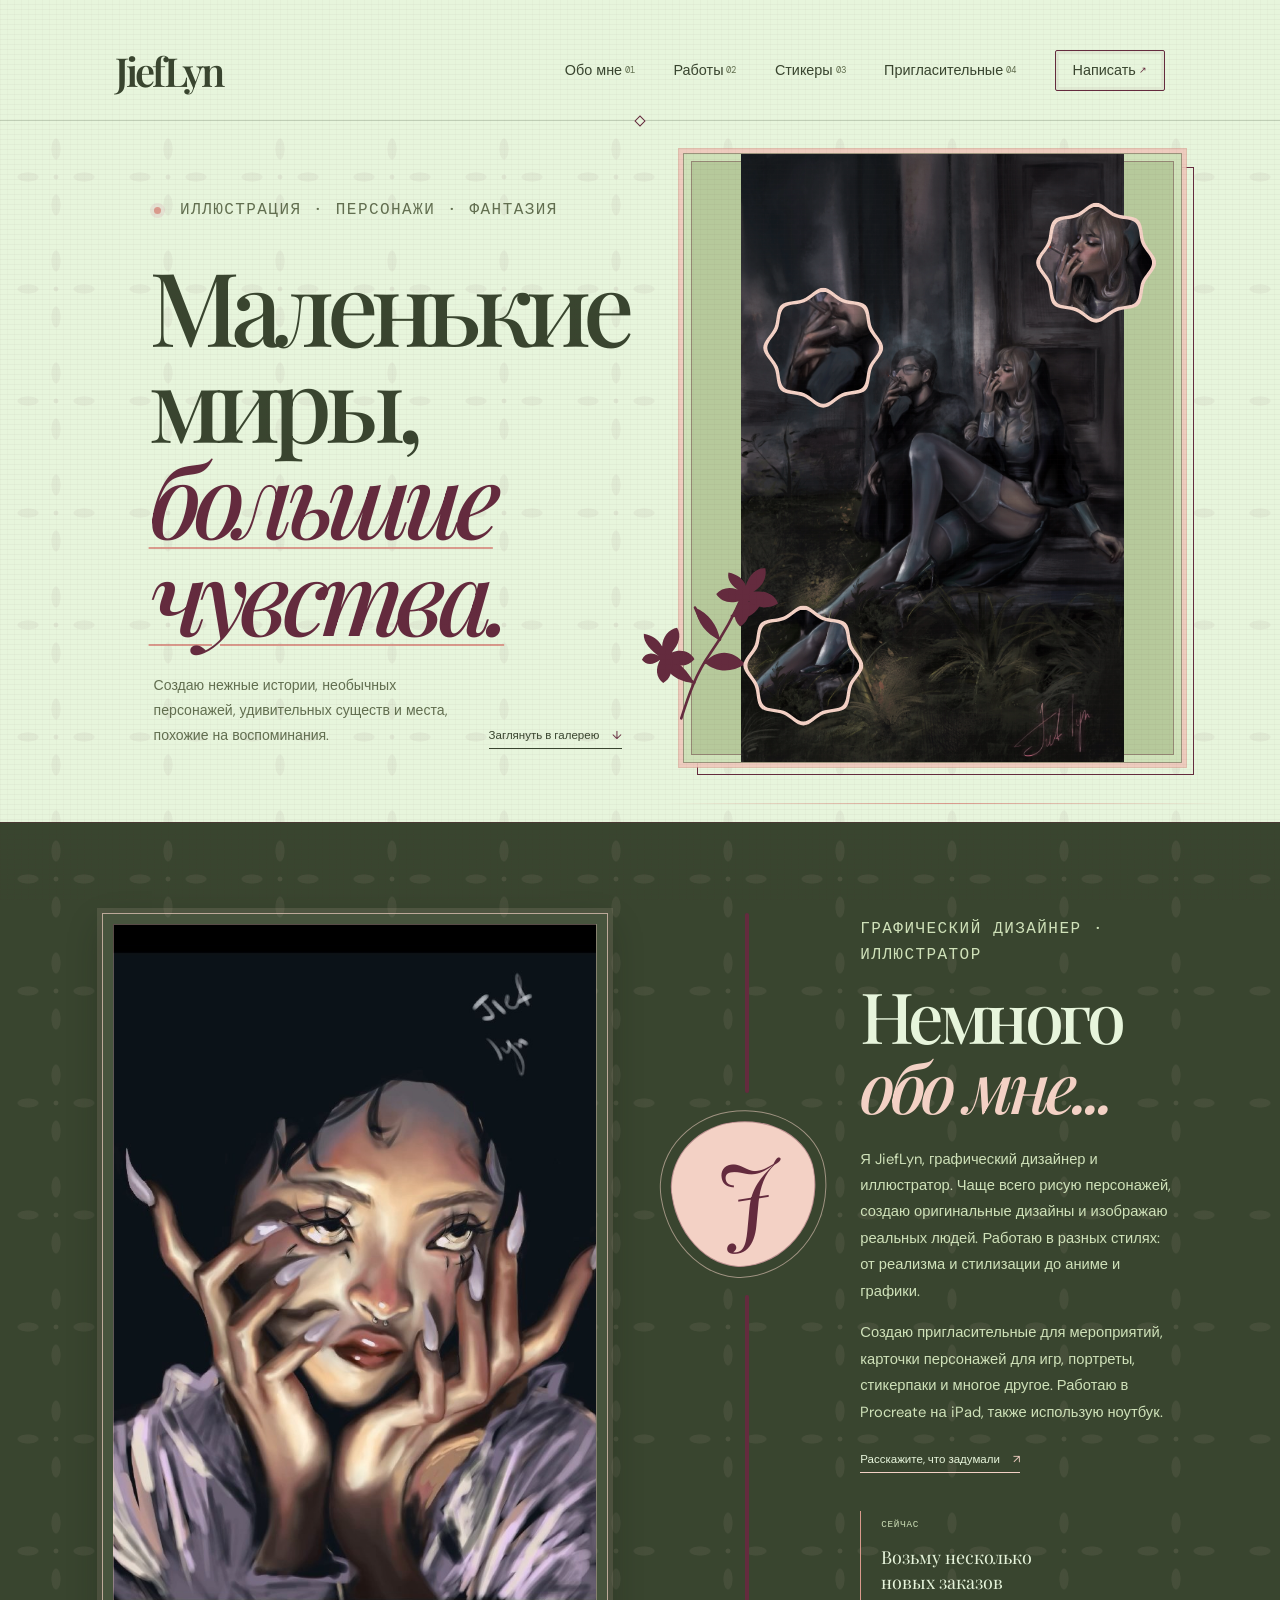
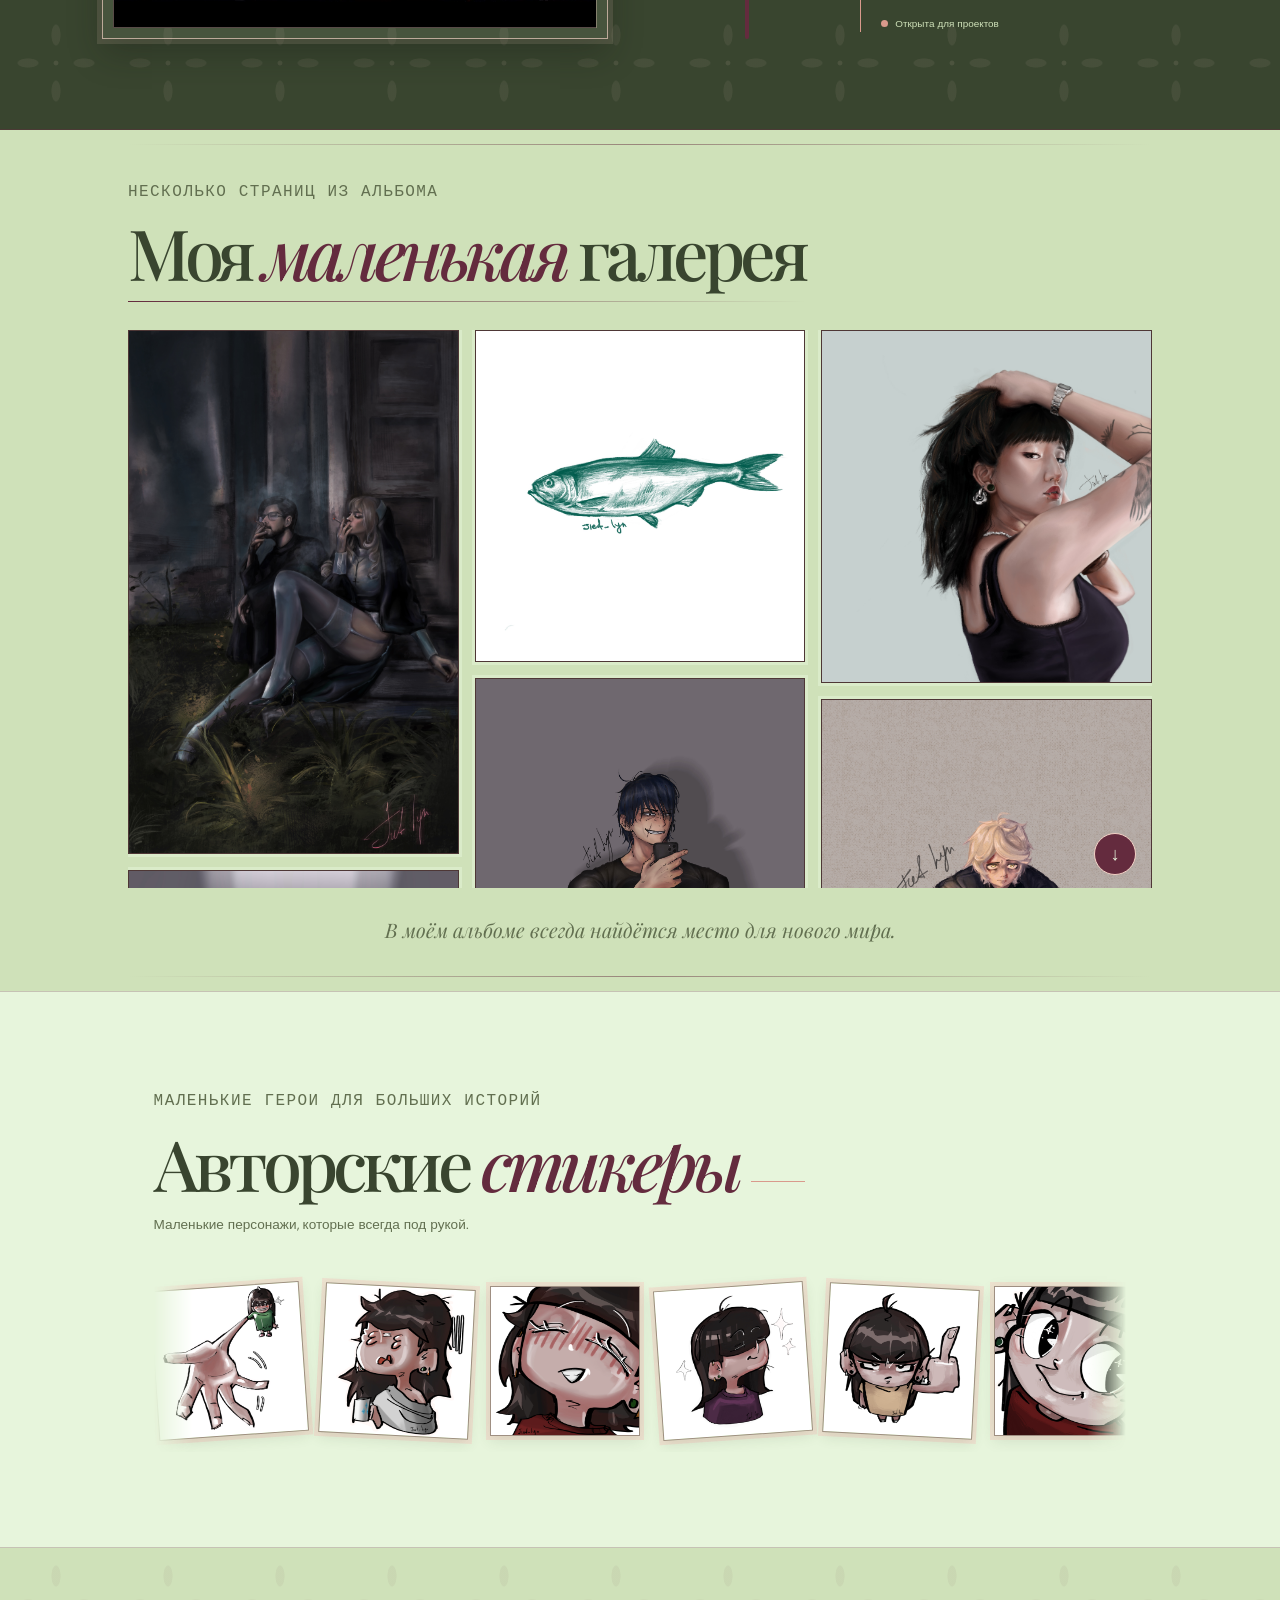
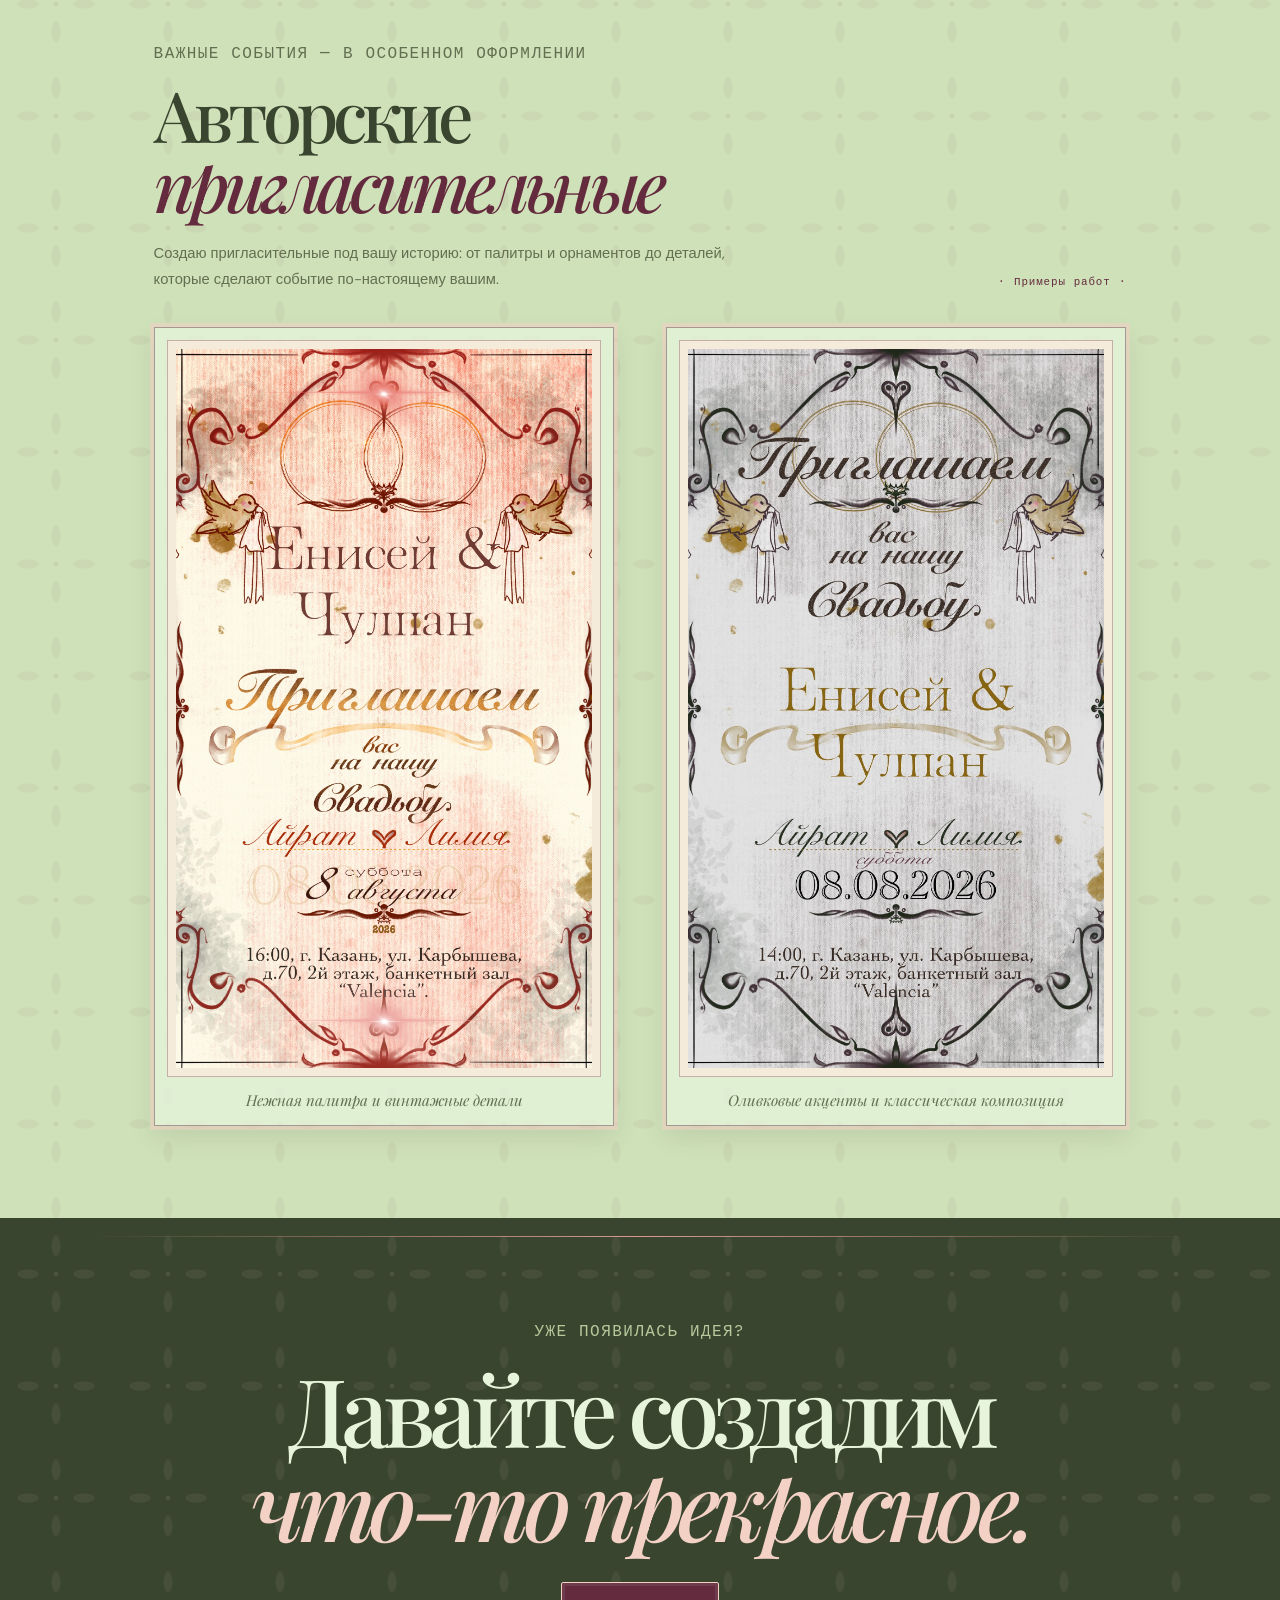
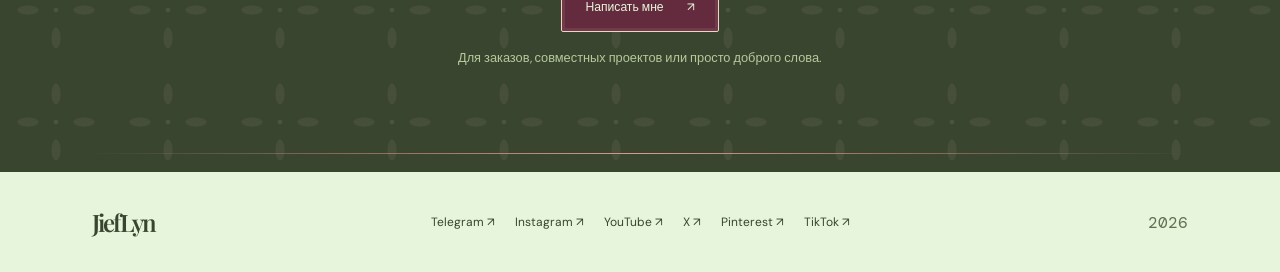
==== index.html @ 97145ac9 "Publish JiefLyn portfolio Co-authored-by: Copilot <223556219+Copilot@users.noreply.github.com>" ====
<!DOCTYPE html>
<html lang="ru">
<head>
  <meta charset="UTF-8">
  <meta name="viewport" content="width=device-width, initial-scale=1, viewport-fit=cover">
  <meta name="theme-color" content="#E7F5DC">
  <title>JiefLyn — художница и иллюстратор</title>
  <meta name="description" content="Иллюстрации и придуманные миры JiefLyn. Избранные работы, авторские персонажи и заказы.">

  <link rel="preconnect" href="https://fonts.googleapis.com">
  <link rel="preconnect" href="https://fonts.gstatic.com" crossorigin>
  <link href="https://fonts.googleapis.com/css2?family=DM+Mono:wght@400;500&family=DM+Sans:wght@400;500;600;700&family=Playfair+Display:ital,wght@0,500;0,600;0,700;1,500;1,600&display=swap&subset=cyrillic,latin" rel="stylesheet">
  <link rel="stylesheet" href="css/styles.css">
</head>
<body>
  <svg aria-hidden="true" width="0" height="0" focusable="false">
    <defs>
      <clipPath id="hero-flower-shape" clipPathUnits="objectBoundingBox">
        <path d="M 0.5000 0.0000 C 0.5561 0.0000, 0.6095 0.0691, 0.6684 0.0935 C 0.7273 0.1179, 0.8139 0.1068, 0.8536 0.1464 C 0.8932 0.1861, 0.8821 0.2727, 0.9065 0.3316 C 0.9309 0.3905, 1.0000 0.4439, 1.0000 0.5000 C 1.0000 0.5561, 0.9309 0.6095, 0.9065 0.6684 C 0.8821 0.7273, 0.8932 0.8139, 0.8536 0.8536 C 0.8139 0.8932, 0.7273 0.8821, 0.6684 0.9065 C 0.6095 0.9309, 0.5561 1.0000, 0.5000 1.0000 C 0.4439 1.0000, 0.3905 0.9309, 0.3316 0.9065 C 0.2727 0.8821, 0.1861 0.8932, 0.1464 0.8536 C 0.1068 0.8139, 0.1179 0.7273, 0.0935 0.6684 C 0.0691 0.6095, 0.0000 0.5561, 0.0000 0.5000 C 0.0000 0.4439, 0.0691 0.3905, 0.0935 0.3316 C 0.1179 0.2727, 0.1068 0.1861, 0.1464 0.1464 C 0.1861 0.1068, 0.2727 0.1179, 0.3316 0.0935 C 0.3905 0.0691, 0.4439 0.0000, 0.5000 0.0000 Z" />
      </clipPath>
    </defs>
  </svg>
  <header class="site-header">
    <a class="wordmark" href="#" aria-label="На главную — JiefLyn">JiefLyn</a>
    <nav class="main-nav" aria-label="Главная навигация">
      <a href="#about">Обо мне <span>01</span></a>
      <a href="#work">Работы <span>02</span></a>
      <a href="#stickers">Стикеры <span>03</span></a>
      <a href="#invitations">Пригласительные <span>04</span></a>
      <a class="nav-contact" href="#contact">Написать <span aria-hidden="true">↗</span></a>
    </nav>
  </header>

  <main>
    <section class="hero" aria-labelledby="hero-title">
      <div class="hero-copy">
        <p class="eyebrow"><span class="eyebrow-dot"></span> Иллюстрация · Персонажи · Фантазия</p>
        <h1 id="hero-title">Маленькие миры,<br><em>большие чувства.</em></h1>
        <div class="hero-bottom">
          <p class="hero-description">Создаю нежные истории, необычных персонажей, удивительных существ и места, похожие на воспоминания.</p>
          <a class="text-link" href="#work">Заглянуть в галерею <span aria-hidden="true">↓</span></a>
        </div>
      </div>

      <div class="hero-art">
        <div class="art-frame">
          <button class="image-open hero-image-open" type="button" aria-label="Увеличить иллюстрацию с двумя персонажами">
            <img src="images/32.jpg" alt="Иллюстрация 32" fetchpriority="high">
            <span class="hero-detail-lens hero-detail-lens--man" aria-hidden="true"></span>
            <span class="hero-detail-lens hero-detail-lens--face" aria-hidden="true"></span>
            <span class="hero-detail-lens hero-detail-lens--shoes" aria-hidden="true"></span>
          </button>
          <span class="art-sticker">
            <svg class="art-sticker-flower" viewBox="0 0 140 140" aria-hidden="true" focusable="false">
              <g fill="none" stroke="currentColor" stroke-linecap="round" stroke-linejoin="round" stroke-width="2.5">
                <path d="M27 130C38 109 48 91 64 75 78 61 91 46 106 23" />
                <path d="M45 99C34 91 24 82 17 69M58 82C72 80 84 82 95 90M76 63C65 52 60 41 58 29M91 43C102 45 112 42 120 36" />
              </g>
              <g fill="currentColor">
                <path d="M17 69C27 70 38 79 45 99 30 96 20 85 17 69ZM58 82C70 72 86 73 95 90 81 96 67 93 58 82ZM58 29C70 37 76 49 76 63 64 56 58 44 58 29ZM91 43C98 31 109 30 120 36 113 46 102 50 91 43Z" />
                <path d="M106 23C96 17 92 8 95 2 103 5 108 11 109 17 114 7 122 2 130 4 130 13 125 20 115 24 127 24 135 31 136 39 126 43 116 40 109 32 110 43 105 51 97 54 91 46 93 37 101 30 92 32 83 28 80 20 87 14 97 15 106 23Z" />
                <path d="M17 69C10 62 4 53 6 45 14 48 19 53 21 60 23 51 30 45 38 45 41 53 37 61 29 67 39 65 47 70 49 77 42 83 33 82 26 76 27 85 23 92 16 94 10 88 11 79 17 72 10 76 3 75 0 69 4 63 11 63 17 69Z" />
              </g>
            </svg>
          </span>
        </div>
      </div>
    </section>

    <section class="about-section" id="about" aria-labelledby="about-title">
      <div class="about-speedpaint">
        <div class="speedpaint-preview">
          <video src="images/speedpaint.mp4" poster="images/speedpaint-poster.jpg" muted autoplay loop playsinline preload="metadata" aria-hidden="true"></video>
        </div>
      </div>
      <div class="about-details">
        <div class="about-mark" aria-hidden="true">J</div>
        <div class="about-copy">
          <p class="eyebrow">Графический дизайнер · иллюстратор</p>
          <h2 id="about-title">Немного<br><em>обо мне...</em></h2>
          <p>Я JiefLyn, графический дизайнер и иллюстратор. Чаще всего рисую персонажей, создаю оригинальные дизайны и изображаю реальных людей. Работаю в разных стилях: от реализма и стилизации до аниме и графики.</p>
          <p>Создаю пригласительные для мероприятий, карточки персонажей для игр, портреты, стикерпаки и многое другое. Работаю в Procreate на iPad, также использую ноутбук.</p>
          <a class="text-link" href="#contact">Расскажите, что задумали <span aria-hidden="true">↗</span></a>
        </div>
        <div class="about-aside"><span>Сейчас</span><p>Возьму несколько<br>новых заказов</p><span class="availability"><i></i> Открыта для проектов</span></div>
      </div>
    </section>

    <section class="work-section" id="work" aria-labelledby="work-title">
      <div class="section-heading">
        <div>
          <p class="eyebrow">Несколько страниц из альбома</p>
          <h2 id="work-title">Моя <em>маленькая</em> галерея</h2>
        </div>
      </div>

      <div class="gallery-pages" aria-label="Галерея работ">
        <div class="gallery-page is-active" aria-label="Галерея работ">
          <div class="gallery-scroll-area" tabindex="0" aria-label="Прокручиваемая сетка работ">
            <div class="gallery-grid">
              <figure class="gallery-card">
                <button class="image-open gallery-image" type="button" aria-label="Увеличить изображение: 32">
                  <img src="images/32.jpg" alt="Иллюстрация 32" width="3988" height="6336" loading="lazy">
                </button>
              </figure>
              <figure class="gallery-card">
                <button class="image-open gallery-image" type="button" aria-label="Увеличить изображение: 31">
                  <img src="images/31.JPG" alt="Иллюстрация 31" width="2246" height="2258" loading="lazy">
                </button>
              </figure>
              <figure class="gallery-card">
                <button class="image-open gallery-image" type="button" aria-label="Увеличить изображение: 30">
                  <img src="images/30.jpg" alt="Иллюстрация 30" width="3567" height="3805" loading="lazy">
                </button>
              </figure>
              <figure class="gallery-card">
                <button class="image-open gallery-image" type="button" aria-label="Увеличить изображение: 29">
                  <img src="images/29.jpg" alt="Иллюстрация 29" width="2526" height="3477" loading="lazy">
                </button>
              </figure>
              <figure class="gallery-card">
                <button class="image-open gallery-image" type="button" aria-label="Увеличить изображение: 28">
                  <img src="images/28.jpg" alt="Иллюстрация 28" width="2301" height="2983" loading="lazy">
                </button>
              </figure>
              <figure class="gallery-card">
                <button class="image-open gallery-image" type="button" aria-label="Увеличить изображение: 27">
                  <img src="images/27.jpg" alt="Иллюстрация 27" width="2708" height="3518" loading="lazy">
                </button>
              </figure>
              <figure class="gallery-card">
                <button class="image-open gallery-image" type="button" aria-label="Увеличить изображение: 26">
                  <img src="images/26.jpg" alt="Иллюстрация 26" width="2070" height="2728" loading="lazy">
                </button>
              </figure>
              <figure class="gallery-card">
                <button class="image-open gallery-image" type="button" aria-label="Увеличить изображение: 25">
                  <img src="images/25.jpg" alt="Иллюстрация 25" width="2308" height="2858" loading="lazy">
                </button>
              </figure>
              <figure class="gallery-card">
                <button class="image-open gallery-image" type="button" aria-label="Увеличить изображение: 24">
                  <img src="images/24.jpg" alt="Иллюстрация 24" width="2531" height="2719" loading="lazy">
                </button>
              </figure>
              <figure class="gallery-card">
                <button class="image-open gallery-image" type="button" aria-label="Увеличить изображение: 23">
                  <img src="images/23.jpg" alt="Иллюстрация 23" width="1640" height="2360" loading="lazy">
                </button>
              </figure>
              <figure class="gallery-card">
                <button class="image-open gallery-image" type="button" aria-label="Увеличить изображение: 22">
                  <img src="images/22.jpg" alt="Иллюстрация 22" width="3650" height="3071" loading="lazy">
                </button>
              </figure>
              <figure class="gallery-card">
                <button class="image-open gallery-image" type="button" aria-label="Увеличить изображение: 21">
                  <img src="images/21.JPG" alt="Иллюстрация 21" width="2360" height="1640" loading="lazy">
                </button>
              </figure>
              <figure class="gallery-card">
                <button class="image-open gallery-image" type="button" aria-label="Увеличить изображение: 20">
                  <img src="images/20.JPG" alt="Иллюстрация 20" width="2048" height="2112" loading="lazy">
                </button>
              </figure>
              <figure class="gallery-card">
                <button class="image-open gallery-image" type="button" aria-label="Увеличить изображение: 19">
                  <img src="images/19.JPG" alt="Иллюстрация 19" width="2048" height="2112" loading="lazy">
                </button>
              </figure>
              <figure class="gallery-card">
                <button class="image-open gallery-image" type="button" aria-label="Увеличить изображение: 18">
                  <img src="images/18.jpg" alt="Иллюстрация 18" width="3028" height="3068" loading="lazy">
                </button>
              </figure>
              <figure class="gallery-card">
                <button class="image-open gallery-image" type="button" aria-label="Увеличить изображение: 17">
                  <img src="images/17.jpg" alt="Иллюстрация 17" width="3067" height="4753" loading="lazy">
                </button>
              </figure>
              <figure class="gallery-card">
                <button class="image-open gallery-image" type="button" aria-label="Увеличить изображение: 16">
                  <img src="images/16.jpg" alt="Иллюстрация 16" width="3287" height="4230" loading="lazy">
                </button>
              </figure>
              <figure class="gallery-card">
                <button class="image-open gallery-image" type="button" aria-label="Увеличить изображение: 15">
                  <img src="images/15.jpg" alt="Иллюстрация 15" width="2048" height="2048" loading="lazy">
                </button>
              </figure>
              <figure class="gallery-card">
                <button class="image-open gallery-image" type="button" aria-label="Увеличить изображение: 14">
                  <img src="images/14.jpg" alt="Иллюстрация 14" width="2502" height="3580" loading="lazy">
                </button>
              </figure>
              <figure class="gallery-card">
                <button class="image-open gallery-image" type="button" aria-label="Увеличить изображение: 13">
                  <img src="images/13.jpg" alt="Иллюстрация 13" width="2349" height="2954" loading="lazy">
                </button>
              </figure>
              <figure class="gallery-card">
                <button class="image-open gallery-image" type="button" aria-label="Увеличить изображение: 12">
                  <img src="images/12.jpg" alt="Иллюстрация 12" width="2305" height="2305" loading="lazy">
                </button>
              </figure>
              <figure class="gallery-card">
                <button class="image-open gallery-image" type="button" aria-label="Увеличить изображение: 11">
                  <img src="images/11.jpg" alt="Иллюстрация 11" width="3163" height="3882" loading="lazy">
                </button>
              </figure>
              <figure class="gallery-card">
                <button class="image-open gallery-image" type="button" aria-label="Увеличить изображение: 10">
                  <img src="images/10.JPG" alt="Иллюстрация 10" width="1332" height="1920" loading="lazy">
                </button>
              </figure>
              <figure class="gallery-card">
                <button class="image-open gallery-image" type="button" aria-label="Увеличить изображение: 9">
                  <img src="images/9.JPG" alt="Иллюстрация 9" width="1820" height="1952" loading="lazy">
                </button>
              </figure>
              <figure class="gallery-card">
                <button class="image-open gallery-image" type="button" aria-label="Увеличить изображение: 8">
                  <img src="images/8.jpg" alt="Иллюстрация 8" width="1439" height="1817" loading="lazy">
                </button>
              </figure>
              <figure class="gallery-card">
                <button class="image-open gallery-image" type="button" aria-label="Увеличить изображение: 7">
                  <img src="images/7.jpg" alt="Иллюстрация 7" width="1200" height="1916" loading="lazy">
                </button>
              </figure>
              <figure class="gallery-card">
                <button class="image-open gallery-image" type="button" aria-label="Увеличить изображение: 6">
                  <img src="images/6.jpg" alt="Иллюстрация 6" width="1200" height="1916" loading="lazy">
                </button>
              </figure>
              <figure class="gallery-card">
                <button class="image-open gallery-image" type="button" aria-label="Увеличить изображение: 5">
                  <img src="images/5.jpg" alt="Иллюстрация 5" width="1256" height="1440" loading="lazy">
                </button>
              </figure>
              <figure class="gallery-card">
                <button class="image-open gallery-image" type="button" aria-label="Увеличить изображение: 4">
                  <img src="images/4.jpg" alt="Иллюстрация 4" width="1200" height="1928" loading="lazy">
                </button>
              </figure>
              <figure class="gallery-card">
                <button class="image-open gallery-image" type="button" aria-label="Увеличить изображение: 3">
                  <img src="images/3.jpg" alt="Иллюстрация 3" width="1080" height="1440" loading="lazy">
                </button>
              </figure>
              <figure class="gallery-card">
                <button class="image-open gallery-image" type="button" aria-label="Увеличить изображение: 2">
                  <img src="images/2.jpg" alt="Иллюстрация 2" width="1200" height="1928" loading="lazy">
                </button>
              </figure>
              <figure class="gallery-card">
                <button class="image-open gallery-image" type="button" aria-label="Увеличить изображение: 1">
                  <img src="images/1.jpg" alt="Иллюстрация 1" width="1200" height="1928" loading="lazy">
                </button>
              </figure>
</div>
          </div>
          <div class="gallery-scroll-controls">
            <button class="gallery-scroll-button gallery-scroll-up" type="button" aria-label="Прокрутить галерею вверх" hidden>↑</button>
            <button class="gallery-scroll-button gallery-scroll-down" type="button" aria-label="Прокрутить галерею вниз">↓</button>
          </div>
        </div>
      </div>
      <p class="gallery-footnote">В моём альбоме всегда найдётся место для нового мира.</p>
    </section>

    <section class="stickers-section" id="stickers" aria-labelledby="stickers-title">
      <div class="stickers-heading">
        <p class="eyebrow">Маленькие герои для больших историй</p>
        <h2 id="stickers-title">Авторские <em>стикеры</em></h2>
        <p>Маленькие персонажи, которые всегда под рукой.</p>
      </div>
      <div class="sticker-marquee" aria-label="Лента авторских стикеров">
        <div class="sticker-track">
          <div class="sticker-group">
            <button class="image-open sticker-image" type="button" aria-label="Увеличить стикер 0873">
              <img src="images/stikers/IMG_0873.JPG" alt="Стикер 0873" loading="lazy">
            </button>
            <button class="image-open sticker-image" type="button" aria-label="Увеличить стикер 0874">
              <img src="images/stikers/IMG_0874.JPG" alt="Стикер 0874" loading="lazy">
            </button>
            <button class="image-open sticker-image" type="button" aria-label="Увеличить стикер 0875">
              <img src="images/stikers/IMG_0875.JPG" alt="Стикер 0875" loading="lazy">
            </button>
            <button class="image-open sticker-image" type="button" aria-label="Увеличить стикер 0876">
              <img src="images/stikers/IMG_0876.JPG" alt="Стикер 0876" loading="lazy">
            </button>
            <button class="image-open sticker-image" type="button" aria-label="Увеличить стикер 0877">
              <img src="images/stikers/IMG_0877.JPG" alt="Стикер 0877" loading="lazy">
            </button>
            <button class="image-open sticker-image" type="button" aria-label="Увеличить стикер 0878">
              <img src="images/stikers/IMG_0878.JPG" alt="Стикер 0878" loading="lazy">
            </button>
            <button class="image-open sticker-image" type="button" aria-label="Увеличить стикер 0879">
              <img src="images/stikers/IMG_0879.JPG" alt="Стикер 0879" loading="lazy">
            </button>
            <button class="image-open sticker-image" type="button" aria-label="Увеличить стикер 0880">
              <img src="images/stikers/IMG_0880.JPG" alt="Стикер 0880" loading="lazy">
            </button>
            <button class="image-open sticker-image" type="button" aria-label="Увеличить стикер 0881">
              <img src="images/stikers/IMG_0881.JPG" alt="Стикер 0881" loading="lazy">
            </button>
            <button class="image-open sticker-image" type="button" aria-label="Увеличить стикер 0882">
              <img src="images/stikers/IMG_0882.JPG" alt="Стикер 0882" loading="lazy">
            </button>
            <button class="image-open sticker-image" type="button" aria-label="Увеличить стикер 0883">
              <img src="images/stikers/IMG_0883.JPG" alt="Стикер 0883" loading="lazy">
            </button>
            <button class="image-open sticker-image" type="button" aria-label="Увеличить стикер 0884">
              <img src="images/stikers/IMG_0884.JPG" alt="Стикер 0884" loading="lazy">
            </button>
            <button class="image-open sticker-image" type="button" aria-label="Увеличить стикер 0885">
              <img src="images/stikers/IMG_0885.JPG" alt="Стикер 0885" loading="lazy">
            </button>
            <button class="image-open sticker-image" type="button" aria-label="Увеличить стикер 0886">
              <img src="images/stikers/IMG_0886.JPG" alt="Стикер 0886" loading="lazy">
            </button>
            <button class="image-open sticker-image" type="button" aria-label="Увеличить стикер 0887">
              <img src="images/stikers/IMG_0887.JPG" alt="Стикер 0887" loading="lazy">
            </button>
            <button class="image-open sticker-image" type="button" aria-label="Увеличить стикер 0888">
              <img src="images/stikers/IMG_0888.JPG" alt="Стикер 0888" loading="lazy">
            </button>
            <button class="image-open sticker-image" type="button" aria-label="Увеличить стикер 0889">
              <img src="images/stikers/IMG_0889.JPG" alt="Стикер 0889" loading="lazy">
            </button>
            <button class="image-open sticker-image" type="button" aria-label="Увеличить стикер 0890">
              <img src="images/stikers/IMG_0890.JPG" alt="Стикер 0890" loading="lazy">
            </button>
            <button class="image-open sticker-image" type="button" aria-label="Увеличить стикер 0891">
              <img src="images/stikers/IMG_0891.JPG" alt="Стикер 0891" loading="lazy">
            </button>
          </div>
        </div>
      </div>
    </section>

    <section class="invitation-section" id="invitations" aria-labelledby="invitations-title">
      <div class="section-heading">
        <div>
          <p class="eyebrow">Важные события — в особенном оформлении</p>
          <h2 id="invitations-title">Авторские <em>пригласительные</em></h2>
          <p class="invitation-description">Создаю пригласительные под вашу историю: от палитры и орнаментов до деталей, которые сделают событие по-настоящему вашим.</p>
        </div>
        <p class="invitation-count">· Примеры работ ·</p>
      </div>
      <div class="invitation-grid" aria-label="Примеры пригласительных">
        <figure class="invitation-card">
          <button class="image-open invitation-image" type="button" aria-label="Увеличить свадебное пригласительное в розовой палитре">
            <img src="images/invitation/IMG_0872.JPG" alt="Свадебное пригласительное в тёплой розовой палитре" width="3059" height="5277" loading="lazy">
          </button>
          <figcaption>Нежная палитра и винтажные детали</figcaption>
        </figure>
        <figure class="invitation-card">
          <button class="image-open invitation-image" type="button" aria-label="Увеличить свадебное пригласительное в оливковой палитре">
            <img src="images/invitation/photo_2026-07-11_17-51-14.jpg" alt="Свадебное пригласительное с оливковыми и золотистыми акцентами" width="1483" height="2560" loading="lazy">
          </button>
          <figcaption>Оливковые акценты и классическая композиция</figcaption>
        </figure>
      </div>
    </section>

    <section class="contact-section" id="contact" aria-labelledby="contact-title">
      <p class="eyebrow">Уже появилась идея?</p>
      <h2 id="contact-title">Давайте создадим<br><em>что-то прекрасное.</em></h2>
      <a class="contact-button" href="https://t.me/JiefLyn">Написать мне <span aria-hidden="true">↗</span></a>
      <p class="contact-note">Для заказов, совместных проектов или просто доброго слова.</p>
    </section>
  </main>

  <footer class="site-footer">
    <a class="wordmark" href="#" aria-label="На главную — JiefLyn">JiefLyn</a>
    <div class="social-links">
      <a href="https://t.me/jief_lyn" target="_blank" rel="noopener noreferrer">Telegram ↗</a>
      <a href="https://www.instagram.com/jief_lyn?srtk=MWYydm5xNzA3aXRuNA==" target="_blank" rel="noopener noreferrer">Instagram ↗</a>
      <a href="https://youtube.com/@jieflyn?si=ikZvGF7YL6kCTXyB" target="_blank" rel="noopener noreferrer">YouTube ↗</a>
      <a href="https://x.com/JiefLyn" target="_blank" rel="noopener noreferrer">X ↗</a>
      <a href="https://pin.it/2F31yjm5B" target="_blank" rel="noopener noreferrer">Pinterest ↗</a>
      <a href="https://www.tiktok.com/@jief.lyn" target="_blank" rel="noopener noreferrer">TikTok ↗</a>
      <!-- <a href="https://kwork.ru/user/jieflyn" target="_blank" rel="noopener noreferrer">Kwork ↗</a> -->
    </div>
    <small><span id="year">2026</span></small>
  </footer>

  <dialog class="image-viewer" aria-label="Просмотр изображения">
    <div class="viewer-toolbar">
      <div class="viewer-actions">
        <button class="viewer-zoom-out" type="button" aria-label="Уменьшить">−</button>
        <button class="viewer-zoom-in" type="button" aria-label="Увеличить">+</button>
        <button class="viewer-reset" type="button" aria-label="Сбросить масштаб">Сбросить</button>
        <button class="viewer-close" type="button" aria-label="Закрыть просмотр">×</button>
      </div>
    </div>
    <div class="viewer-viewport">
      <img class="viewer-image" alt="" draggable="false">
    </div>
    <p class="viewer-hint">Нажмите на изображение или используйте колёсико мыши, чтобы увеличить</p>
  </dialog>

  <script src="js/main.js" defer></script>
</body>
</html>
---- css/styles.css ----
:root {
  color-scheme: light;
  --paper: #E7F5DC;
  --paper-deep: #CFE1B9;
  --sage-mid: #B6C99B;
  --sage: #98A77C;
  --sage-dark: #88976C;
  --olive: #728156;
  --blush: #F3D1C5;
  --rose: #D99A8C;
  --burgundy: #642B3E;
  --ink: #39452F;
  --muted: #626F50;
  --line: rgba(57, 69, 47, 0.22);
  --serif: "Playfair Display", Georgia, serif;
  --sans: "DM Sans", Arial, sans-serif;
  --mono: "DM Mono", monospace;
}

*, *::before, *::after {
  box-sizing: border-box;
}

html {
  scroll-behavior: smooth;
  scroll-padding-top: 90px;
}

body {
  margin: 0;
  background: var(--paper);
  color: var(--ink);
  font-family: var(--sans);
  -webkit-font-smoothing: antialiased;
}

body::after {
  content: "";
  position: fixed;
  z-index: 10;
  inset: 0;
  background-image:
    repeating-linear-gradient(
      0deg,
      rgba(100, 43, 62, 0.035) 0,
      rgba(100, 43, 62, 0.035) 1px,
      transparent 1px,
      transparent 5px
    ),
    repeating-linear-gradient(
      90deg,
      rgba(100, 43, 62, 0.025) 0,
      rgba(100, 43, 62, 0.025) 1px,
      transparent 1px,
      transparent 7px
    );
  pointer-events: none;
}

.hero,
.work-section,
.stickers-section,
.invitation-section,
.about-section {
  background-image:
    radial-gradient(ellipse 7px 16px at 50% 25%, rgba(100, 43, 62, 0.055) 0 60%, transparent 70%),
    radial-gradient(ellipse 7px 16px at 50% 75%, rgba(100, 43, 62, 0.055) 0 60%, transparent 70%),
    radial-gradient(ellipse 16px 7px at 25% 50%, rgba(100, 43, 62, 0.055) 0 60%, transparent 70%),
    radial-gradient(ellipse 16px 7px at 75% 50%, rgba(100, 43, 62, 0.055) 0 60%, transparent 70%),
    radial-gradient(circle at 50% 50%, rgba(100, 43, 62, 0.08) 0 2px, transparent 2.8px);
  background-size: 112px 112px;
}

a {
  color: inherit;
}

.site-header {
  min-height: 100px;
  padding: 0 9%;
  display: grid;
  grid-template-columns: 1fr auto;
  align-items: center;
  position: relative;
  border-bottom: 1px solid var(--line);
}

.site-header::after {
  width: 8px;
  height: 8px;
  position: absolute;
  bottom: -5px;
  left: 50%;
  border: 1px solid var(--burgundy);
  background: var(--paper);
  content: "";
  transform: translateX(-50%) rotate(45deg);
}

.wordmark {
  width: fit-content;
  line-height: 1;
  font-family: var(--serif);
  font-size: 2.5rem;
  font-weight: 600;
  letter-spacing: -0.08em;
  text-decoration: none;
}

.wordmark span {
  display: inline-block;
  margin-left: 3px;
  color: var(--burgundy);
  font-family: var(--sans);
  font-size: 1rem;
  font-weight: 600;
  letter-spacing: 0;
  vertical-align: top;
}

.main-nav {
  display: flex;
  justify-content: flex-end;
  align-items: center;
  gap: clamp(18px, 3vw, 44px);
}

.main-nav a,
.social-links a {
  color: var(--ink);
  font-size: 0.9rem;
  text-decoration: none;
  transition: color 180ms ease;
}

.main-nav a {
  display: inline-flex;
  align-items: center;
  line-height: 1;
}

.main-nav a:hover,
.social-links a:hover {
  color: var(--burgundy);
}

.main-nav a span {
  margin-left: 3px;
  color: var(--muted);
  font-family: var(--mono);
  font-size: 0.58rem;
}

.main-nav .nav-contact {
  padding: 12px 17px;
  border: 1px double var(--burgundy);
  border-radius: 2px;
  box-shadow: inset 0 0 0 3px rgba(100, 43, 62, 0.06);
}

.main-nav .nav-contact span {
  color: var(--burgundy);
}

.hero {
  min-height: 0;
  padding: 32px 10% 36px 12%;
  display: grid;
  grid-template-columns: 1fr 0.88fr;
  align-items: center;
  gap: 6%;
  position: relative;
  overflow: hidden;
}

.hero::before {
  width: min(36vw, 450px);
  height: min(46vw, 560px);
  position: absolute;
  top: 50%;
  right: 9%;
  border: 1px solid rgba(217, 154, 140, 0.48);
  border-radius: 50%;
  background: radial-gradient(ellipse, rgba(243, 209, 197, 0.22) 0 58%, transparent 59%);
  box-shadow: inset 0 0 0 8px rgba(243, 209, 197, 0.18), 0 0 0 7px rgba(217, 154, 140, 0.1);
  content: "";
  transform: translateY(-50%);
}

.hero::after {
  width: 44%;
  height: 1px;
  position: absolute;
  right: 4%;
  bottom: 18px;
  background: linear-gradient(90deg, transparent, var(--rose), transparent);
  content: "";
}

.hero-copy {
  position: relative;
  z-index: 1;
  padding: 20px 0 14px;
}

.eyebrow {
  margin: 0;
  color: var(--muted);
  font-family: var(--mono);
  font-size: 1rem;
  letter-spacing: 0.09em;
  line-height: 1.6;
  text-transform: uppercase;
}

.eyebrow-dot {
  width: 7px;
  height: 7px;
  margin-right: 8px;
  display: inline-block;
  border-radius: 50%;
  background: var(--rose);
  box-shadow: 0 0 0 4px rgba(220, 168, 180, 0.25);
}

h1,
h2,
h3,
p {
  overflow-wrap: break-word;
}

.hero h1 {
  margin: 35px 0 31px -5px;
  font-family: var(--serif);
  font-size: clamp(4.1rem, 8vw, 7.3rem);
  font-weight: 500;
  letter-spacing: -0.075em;
  line-height: 0.94;
}

.hero h1 em,
.section-heading h2 em,
.about-copy h2 em,
.contact-section h2 em {
  color: var(--burgundy);
  font-weight: 500;
}

.hero h1 em {
  text-decoration: underline;
  text-decoration-color: var(--rose);
  text-decoration-thickness: 2px;
  text-underline-offset: 8px;
}

.hero-bottom {
  max-width: 470px;
  display: flex;
  align-items: flex-end;
  gap: 35px;
}

.hero-description {
  max-width: 300px;
  margin: 0;
  color: var(--muted);
  font-size: 0.88rem;
  line-height: 1.8;
}

.text-link {
  width: fit-content;
  padding-bottom: 5px;
  display: inline-flex;
  align-items: center;
  gap: 13px;
  border-bottom: 1px solid var(--ink);
  font-size: 0.72rem;
  text-decoration: none;
  white-space: nowrap;
  transition: color 180ms ease, border-color 180ms ease;
}

.text-link:hover {
  color: var(--burgundy);
  border-color: var(--burgundy);
}

.text-link span {
  color: var(--burgundy);
}

.hero-doodle {
  position: absolute;
  right: 2%;
  bottom: 3%;
  color: var(--sage);
  font-size: 3.1rem;
  animation: turn 22s linear infinite;
}

.hero-art {
  width: min(calc(100% + 60px), 500px);
  justify-self: center;
  position: relative;
  padding-bottom: 23px;
}

.art-frame {
  height: clamp(400px, 49vw, 610px);
  position: relative;
  border: 1px solid rgba(100, 43, 62, 0.34);
  background: var(--sage-mid);
  box-shadow:
    0 0 0 4px rgba(243, 209, 197, 0.75),
    0 0 0 5px rgba(217, 154, 140, 0.6),
    inset 0 0 0 7px var(--paper-deep),
    inset 0 0 0 8px rgba(100, 43, 62, 0.42);
}

.art-frame::before {
  content: "";
  position: absolute;
  z-index: -1;
  inset: 13px -13px -13px 13px;
  border: 1px solid var(--burgundy);
}

.art-frame img,
.gallery-image img {
  width: 100%;
  height: 100%;
  display: block;
  object-fit: contain;
}

.image-open {
  padding: 0;
  display: block;
  overflow: hidden;
  border: 0;
  cursor: zoom-in;
  background: transparent;
}

.art-frame .image-open {
  width: 100%;
  height: 100%;
  position: relative;
}

.art-frame img {
  filter: saturate(0.82);
}

.hero-detail-lens {
  width: clamp(88px, 10vw, 120px);
  aspect-ratio: 1;
  position: absolute;
  z-index: 1;
  top: 4%;
  background-color: var(--blush);
  filter: drop-shadow(0 0 2px var(--blush)) drop-shadow(0 1px 4px rgba(100, 43, 62, 0.85)) drop-shadow(0 5px 5px rgba(37, 26, 28, 0.38));
  clip-path: url("#hero-flower-shape");
  pointer-events: none;
}

.hero-detail-lens::before {
  position: absolute;
  inset: 4px;
  background-image: url("../images/32.jpg");
  background-repeat: no-repeat;
  background-size: inherit;
  background-position: inherit;
  clip-path: inherit;
  content: "";
}

.hero-detail-lens--man {
  left: 16%;
  top: 22%;
  background-size: 800% auto;
  background-position: 39% 39%;
}

.hero-detail-lens--face {
  top: 8%;
  right: 5%;
  background-size: 520% auto;
  background-position: 75% 36%;
}

.hero-detail-lens--shoes {
  top: auto;
  bottom: 6%;
  left: 12%;
  background-size: 350% auto;
  background-position: 32% 75%;
}

@media (max-width: 600px) {
  .hero-detail-lens {
    width: clamp(76px, 24vw, 100px);
  }
}

.art-sticker {
  width: 148px;
  height: 160px;
  position: absolute;
  left: -43px;
  bottom: 34px;
  display: grid;
  place-items: center;
  color: var(--paper);
  font-family: var(--serif);
  font-size: 0.9rem;
  line-height: 1.2;
  text-align: center;
  transform: rotate(-10deg);
}

.art-sticker-flower {
  width: 100%;
  height: 100%;
  position: absolute;
  inset: 0;
  overflow: visible;
  color: var(--burgundy);
}

.hero-index {
  position: absolute;
  right: 4.5%;
  bottom: 45px;
  color: var(--muted);
  font-family: var(--mono);
  font-size: 0.58rem;
  letter-spacing: 0.08em;
}

.work-section {
  position: relative;
  padding: 48px 10%;
  background: var(--paper-deep);
}

.work-section::before,
.work-section::after {
  height: 1px;
  position: absolute;
  right: 10%;
  left: 10%;
  background: linear-gradient(90deg, transparent, rgba(100, 43, 62, 0.5), transparent);
  content: "";
}

.work-section::before {
  top: 14px;
}

.work-section::after {
  bottom: 14px;
}

.section-heading {
  margin-bottom: 28px;
  display: flex;
  justify-content: space-between;
  align-items: flex-end;
  gap: 25px;
}

.section-heading > div {
  width: fit-content;
  padding-bottom: 14px;
  position: relative;
}

.section-heading > div::after {
  width: 100%;
  height: 1px;
  position: absolute;
  bottom: 0;
  left: 0;
  background: linear-gradient(90deg, var(--burgundy), transparent);
  content: "";
}

.section-heading h2,
.about-copy h2,
.contact-section h2 {
  margin: 15px 0 0;
  font-family: var(--serif);
  font-size: clamp(2.8rem, 5.5vw, 5rem);
  font-weight: 500;
  letter-spacing: -0.07em;
  line-height: 0.99;
}

.gallery-pages {
  --gallery-gap: 16px;
  --gallery-row-height: clamp(170px, 22vw, 290px);
}

.gallery-page {
  position: relative;
  --gallery-visible-height: calc(
    var(--gallery-row-height) + var(--gallery-row-height) + var(--gallery-row-height) / 2 +
    var(--gallery-gap) + var(--gallery-gap)
  );
}

.gallery-scroll-area {
  position: relative;
  max-height: min(var(--gallery-visible-height), 62vh);
  overflow-y: auto;
  scrollbar-width: none;
  overscroll-behavior: contain;
  scroll-behavior: smooth;
}

.gallery-scroll-area::-webkit-scrollbar {
  display: none;
}

.gallery-page[hidden] {
  display: none;
}

.gallery-grid {
  position: relative;
  column-gap: var(--gallery-gap);
}

.gallery-scroll-controls {
  position: absolute;
  z-index: 3;
  right: 16px;
  bottom: 13px;
  display: flex;
  flex-direction: column;
  align-items: flex-end;
  gap: 8px;
  pointer-events: none;
}

.gallery-scroll-button {
  width: 42px;
  height: 42px;
  display: grid;
  place-items: center;
  border: 1px solid var(--blush);
  border-radius: 50%;
  background: var(--burgundy);
  color: var(--paper);
  font-size: 1.15rem;
  cursor: pointer;
  transition: background 180ms ease, transform 180ms ease;
  pointer-events: auto;
}

.gallery-scroll-button[hidden] {
  display: none;
}

.gallery-scroll-button:hover {
  background: var(--rose);
  color: var(--burgundy);
  transform: translateY(3px);
}

.gallery-card {
  min-width: 0;
  height: fit-content;
  margin: 0;
  position: absolute;
  overflow: hidden;
  border: 1px solid rgba(100, 43, 62, 0.5);
  background: var(--ink);
  box-shadow: 0 0 0 3px rgba(231, 245, 220, 0.45);
}

.gallery-image {
  width: 100%;
  height: auto;
  position: relative;
  background: var(--paper);
}

.gallery-image img {
  position: static;
  width: 100%;
  height: auto;
  object-fit: contain;
}

.gallery-footnote {
  margin: 28px 0 0;
  color: var(--muted);
  font-family: var(--serif);
  font-size: 1.25rem;
  font-style: italic;
  text-align: center;
}

.stickers-section {
  padding: 95px 12%;
  display: grid;
  grid-template-columns: 1fr;
  align-items: center;
  gap: 24px;
  border-top: 1px solid rgba(100, 43, 62, 0.25);
  border-bottom: 1px solid rgba(100, 43, 62, 0.25);
  background: var(--paper);
}

.invitation-section {
  padding: 92px 12%;
  position: relative;
  background-color: var(--paper-deep);
}

.invitation-section .section-heading {
  margin-bottom: 34px;
  align-items: flex-end;
}

.invitation-section .section-heading > div {
  width: min(100%, 760px);
  padding-bottom: 0;
}

.invitation-section .section-heading > div::after {
  display: none;
}

.invitation-section .section-heading h2 {
  margin-bottom: 20px;
}

.invitation-section .section-heading h2 em {
  color: var(--burgundy);
}

.invitation-description {
  max-width: 600px;
  margin: 0;
  color: var(--muted);
  font-size: 0.92rem;
  line-height: 1.8;
}

.invitation-count {
  margin: 0 0 5px;
  color: var(--burgundy);
  font-family: var(--mono);
  font-size: 0.68rem;
  letter-spacing: 0.08em;
  white-space: nowrap;
}

.invitation-grid {
  display: grid;
  grid-template-columns: repeat(2, minmax(0, 1fr));
  align-items: start;
  gap: clamp(20px, 4vw, 52px);
}

.invitation-card {
  min-width: 0;
  margin: 0;
  padding: 12px;
  border: 1px solid rgba(100, 43, 62, 0.45);
  background: rgba(231, 245, 220, 0.76);
  box-shadow: 0 0 0 4px rgba(243, 209, 197, 0.55), 0 10px 24px rgba(57, 69, 47, 0.12);
}

.invitation-image {
  width: 100%;
  padding: 8px;
  border: 1px solid rgba(100, 43, 62, 0.32);
  background: #f5ebda;
}

.invitation-image img {
  width: 100%;
  height: auto;
  display: block;
}

.invitation-card figcaption {
  padding: 13px 4px 3px;
  color: var(--muted);
  font-family: var(--serif);
  font-size: 0.94rem;
  font-style: italic;
  text-align: center;
}

.stickers-heading h2 {
  margin: 15px 0;
  font-family: var(--serif);
  font-size: clamp(3rem, 5.5vw, 5rem);
  font-weight: 500;
  letter-spacing: -0.07em;
  line-height: 1;
}

.stickers-heading h2::after {
  width: 54px;
  height: 1px;
  margin: 16px 0 0 12px;
  display: inline-block;
  vertical-align: middle;
  background: var(--rose);
  content: "";
}

.stickers-heading h2 em {
  color: var(--burgundy);
}

.stickers-heading > p:last-child {
  max-width: 350px;
  color: var(--muted);
  font-size: 0.85rem;
  line-height: 1.7;
}

.sticker-marquee {
  width: 100%;
  overflow: hidden;
  mask-image: linear-gradient(90deg, transparent, #000 4%, #000 96%, transparent);
}

.sticker-track {
  width: max-content;
  display: flex;
  animation: sticker-scroll 54s linear infinite;
}

.sticker-marquee:hover .sticker-track {
  animation-play-state: paused;
}

.sticker-group {
  display: flex;
  flex: 0 0 auto;
  align-items: center;
  gap: 18px;
  padding: 12px 18px 16px 0;
}

.sticker-group[aria-hidden="true"] {
  pointer-events: none;
}

.sticker-image {
  width: clamp(105px, 12vw, 150px);
  height: clamp(105px, 12vw, 150px);
  flex: 0 0 auto;
  overflow: hidden;
  border: 1px solid rgba(100, 43, 62, 0.45);
  background: var(--paper-deep);
  box-shadow: 0 4px 14px rgba(57, 69, 47, 0.13), 0 0 0 4px rgba(243, 209, 197, 0.55);
  transition: transform 180ms ease, box-shadow 180ms ease;
}

.sticker-image:nth-child(3n + 1) {
  transform: rotate(-4deg);
}

.sticker-image:nth-child(3n + 2) {
  transform: rotate(3deg);
}

.sticker-image:hover {
  z-index: 1;
  transform: translateY(-5px) rotate(0);
  box-shadow: 0 9px 20px rgba(57, 69, 47, 0.2), 0 0 0 4px rgba(243, 209, 197, 0.8);
}

.sticker-image img {
  width: 100%;
  height: 100%;
  display: block;
  object-fit: contain;
}

@keyframes sticker-scroll {
  to {
    transform: translateX(-50%);
  }
}

.about-section {
  min-height: 560px;
  padding: 90px 8%;
  display: grid;
  grid-template-columns: minmax(0, 1fr) minmax(0, 1fr);
  align-items: center;
  gap: 6%;
  position: relative;
  background-color: var(--ink);
  background-image:
    radial-gradient(ellipse 7px 16px at 50% 25%, rgba(243, 209, 197, 0.07) 0 60%, transparent 70%),
    radial-gradient(ellipse 7px 16px at 50% 75%, rgba(243, 209, 197, 0.07) 0 60%, transparent 70%),
    radial-gradient(ellipse 16px 7px at 25% 50%, rgba(243, 209, 197, 0.07) 0 60%, transparent 70%),
    radial-gradient(ellipse 16px 7px at 75% 50%, rgba(243, 209, 197, 0.07) 0 60%, transparent 70%),
    radial-gradient(circle at 50% 50%, rgba(243, 209, 197, 0.1) 0 2px, transparent 2.8px);
  background-size: 112px 112px;
  color: var(--paper);
  border-top: 1px double rgba(100, 43, 62, 0.42);
  border-bottom: 1px double rgba(100, 43, 62, 0.42);
}

.about-speedpaint {
  min-width: 0;
  position: relative;
}

.speedpaint-preview {
  width: 100%;
  aspect-ratio: 752 / 1080;
  position: relative;
  padding: 10px;
  border: 1px solid rgba(243, 209, 197, 0.68);
  background: rgba(231, 245, 220, 0.08);
  box-shadow: 0 0 0 5px rgba(243, 209, 197, 0.12), 0 14px 32px rgba(19, 24, 17, 0.3);
}

.speedpaint-preview::after {
  position: absolute;
  inset: 10px;
  border: 1px solid rgba(243, 209, 197, 0.36);
  content: "";
  pointer-events: none;
}

.speedpaint-preview video {
  width: 100%;
  height: 100%;
  display: block;
  object-fit: cover;
}

.about-details {
  min-width: 0;
  position: relative;
  display: grid;
  grid-template-columns: clamp(100px, 12vw, 150px) minmax(0, 1fr);
  align-items: center;
  column-gap: clamp(18px, 3vw, 38px);
  align-self: stretch;
}

.about-details::before {
  width: 4px;
  position: absolute;
  top: 0;
  height: max(0px, calc(var(--about-mark-top) - 18px));
  left: calc(clamp(100px, 12vw, 150px) / 2);
  transform: translateX(-50%);
  border-radius: 999px;
  background: var(--burgundy);
  content: "";
}

.about-details::after {
  width: 4px;
  position: absolute;
  top: calc(var(--about-mark-bottom) + 18px);
  right: auto;
  bottom: 0;
  left: calc(clamp(100px, 12vw, 150px) / 2);
  transform: translateX(-50%);
  border-radius: 999px;
  background: var(--burgundy);
  content: "";
}

.about-section .eyebrow {
  color: var(--paper-deep);
}

.about-copy h2 em {
  color: var(--blush);
}

.about-mark {
  width: clamp(110px, 12vw, 145px);
  height: clamp(110px, 12vw, 145px);
  display: grid;
  place-items: center;
  position: relative;
  border: 1px solid rgba(100, 43, 62, 0.4);
  border-radius: 48% 52% 55% 45% / 44% 42% 58% 56%;
  background: var(--blush);
  box-shadow: 0 0 0 10px var(--ink), 0 0 0 11px rgba(243, 209, 197, 0.55);
  font-family: var(--serif);
  font-size: clamp(4.5rem, 8vw, 6rem);
  font-style: italic;
  color: var(--burgundy);
  line-height: 1;
  transform: rotate(-9deg);
  z-index: 1;
}

.about-mark span {
  position: absolute;
  top: 1px;
  right: 5px;
  color: var(--burgundy);
  font-family: var(--sans);
  font-size: 2rem;
}

.about-copy h2 {
  margin-bottom: 25px;
}

.about-copy {
  min-width: 0;
}

.about-copy > p:not(.eyebrow) {
  max-width: 490px;
  color: var(--paper-deep);
  font-size: 0.92rem;
  line-height: 1.8;
}

.about-copy .text-link {
  margin-top: 12px;
}

.about-aside {
  grid-column: 2;
  align-self: end;
  margin: 32px 0 7px;
  padding-left: 20px;
  border-left: 1px solid var(--rose);
}

.about-aside > span:first-child {
  color: var(--paper-deep);
  font-family: var(--mono);
  font-size: 0.58rem;
  letter-spacing: 0.08em;
  text-transform: uppercase;
}

.about-aside p {
  margin: 12px 0 17px;
  color: var(--paper);
  font-family: var(--serif);
  font-size: 1.12rem;
  line-height: 1.4;
}

.availability {
  display: inline-flex;
  align-items: center;
  gap: 7px;
  color: var(--paper-deep);
  font-size: 0.62rem;
}

.about-copy .text-link {
  border-color: var(--blush);
  color: var(--paper);
}

.about-copy .text-link span {
  color: var(--blush);
}

.availability i {
  width: 7px;
  height: 7px;
  border-radius: 50%;
  background: var(--rose);
}

.contact-section {
  position: relative;
  padding: 100px 20px 106px;
  background: var(--ink);
  background-image:
    radial-gradient(ellipse 7px 16px at 50% 25%, rgba(243, 209, 197, 0.07) 0 60%, transparent 70%),
    radial-gradient(ellipse 7px 16px at 50% 75%, rgba(243, 209, 197, 0.07) 0 60%, transparent 70%),
    radial-gradient(ellipse 16px 7px at 25% 50%, rgba(243, 209, 197, 0.07) 0 60%, transparent 70%),
    radial-gradient(ellipse 16px 7px at 75% 50%, rgba(243, 209, 197, 0.07) 0 60%, transparent 70%),
    radial-gradient(circle at 50% 50%, rgba(243, 209, 197, 0.1) 0 2px, transparent 2.8px);
  background-size: 112px 112px;
  color: var(--paper);
  text-align: center;
}

.contact-section::before,
.contact-section::after {
  height: 1px;
  position: absolute;
  right: 7%;
  left: 7%;
  background: linear-gradient(90deg, transparent, var(--rose), transparent);
  content: "";
}

.contact-section::before {
  top: 18px;
}

.contact-section::after {
  bottom: 18px;
}

.contact-section .eyebrow {
  color: var(--sage-mid);
}

.contact-section h2 {
  margin: 19px 0 32px;
  font-size: clamp(3.5rem, 7.4vw, 6.3rem);
}

.contact-section h2 em {
  color: var(--blush);
}

.contact-button {
  min-height: 50px;
  padding: 0 23px;
  display: inline-flex;
  justify-content: center;
  align-items: center;
  gap: 23px;
  border: 1px solid var(--blush);
  border-radius: 2px;
  background: var(--burgundy);
  box-shadow: inset 0 0 0 3px rgba(231, 245, 220, 0.08);
  color: var(--paper);
  font-size: 0.76rem;
  text-decoration: none;
  transition: color 180ms ease, background 180ms ease, transform 180ms ease;
}

.contact-button:hover {
  background: var(--blush);
  color: var(--burgundy);
  transform: translateY(-2px);
}

.contact-note {
  margin: 17px 0 0;
  color: var(--sage-mid);
  font-size: 0.8rem;
}

.site-footer {
  min-height: 100px;
  padding: 20px 7.2%;
  display: grid;
  grid-template-columns: 1fr auto 1fr;
  align-items: center;
  gap: 20px;
}

.site-footer .wordmark {
  font-size: 1.5rem;
}

.site-footer > p {
  margin: 0;
  color: var(--muted);
  font-size: 0.65rem;
}

.site-footer > p span {
  color: var(--burgundy);
}

.social-links {
  display: flex;
  justify-content: center;
  grid-column: 2;
  gap: 20px;
}

.social-links a {
  font-size: 0.75rem;
}

.site-footer small {
  grid-column: 3;
  justify-self: end;
  color: var(--muted);
  font-family: var(--mono);
  font-size: 1rem;
  text-align: right;
}

.image-viewer {
  width: min(96vw, 1500px);
  height: min(94vh, 1100px);
  max-width: none;
  max-height: none;
  padding: 18px;
  overflow: hidden;
  border: 1px solid rgba(231, 245, 220, 0.22);
  background: var(--ink);
  color: var(--paper);
}

.image-viewer[open] {
  display: flex;
  flex-direction: column;
}

.image-viewer::backdrop {
  background: rgba(19, 24, 17, 0.9);
  backdrop-filter: blur(5px);
}

.viewer-toolbar {
  min-height: 42px;
  display: flex;
  justify-content: space-between;
  align-items: center;
  gap: 16px;
}

.viewer-caption,
.viewer-hint {
  color: var(--sage-mid);
  font-family: var(--mono);
  font-size: 0.68rem;
}

.viewer-actions {
  width: 100%;
  display: flex;
  align-items: center;
  justify-content: flex-end;
  gap: 8px;
}

.viewer-actions button {
  min-width: 38px;
  height: 36px;
  padding: 0 10px;
  border: 1px solid rgba(231, 245, 220, 0.3);
  border-radius: 3px;
  background: transparent;
  color: var(--paper);
  font: inherit;
  cursor: pointer;
}

.viewer-actions button:hover {
  background: var(--burgundy);
}

.viewer-zoom-in,
.viewer-zoom-out {
  font-size: 1.15rem !important;
}

.viewer-close {
  margin-left: 8px;
  font-size: 1.4rem !important;
}

.viewer-viewport {
  min-height: 0;
  flex: 1;
  display: flex;
  justify-content: flex-start;
  align-items: flex-start;
  overflow: auto;
  overscroll-behavior: contain;
  cursor: zoom-in;
}

.viewer-image {
  width: auto;
  height: auto;
  max-width: 100%;
  max-height: 100%;
  flex: none;
  margin: auto;
  object-fit: contain;
  transform-origin: center;
  user-select: none;
  -webkit-user-drag: none;
  touch-action: none;
}

.viewer-image[hidden] {
  display: none;
}

.viewer-image.is-zoomed {
  max-width: none;
  max-height: none;
  cursor: grab;
}

.viewer-image.is-zoomed:active {
  cursor: grabbing;
}

.viewer-hint {
  margin: 10px 0 0;
  text-align: center;
}

@keyframes turn {
  to {
    transform: rotate(360deg);
  }
}

@media (min-width: 1500px) {
  .hero,
  .work-section,
  .about-section {
    padding-right: max(12%, calc((100% - 1180px) / 2));
    padding-left: max(12%, calc((100% - 1180px) / 2));
  }
}

@media (max-width: 900px) {
  .site-header {
    padding: 0 5%;
    grid-template-columns: 1fr auto;
  }

  .hero {
    min-height: 580px;
    padding: 65px 8% 75px;
    gap: 4%;
  }

  .hero h1 {
    font-size: clamp(4rem, 8vw, 6rem);
  }

  .hero-bottom {
    align-items: flex-start;
    flex-direction: column;
    gap: 17px;
  }

  .art-frame {
    height: 450px;
  }

  .work-section {
    padding: 85px 8%;
  }

  .gallery-pages {
    --gallery-row-height: clamp(150px, 23vw, 220px);
  }

  .stickers-section {
    padding: 80px 8%;
    grid-template-columns: 1fr;
    gap: 25px;
  }

  .invitation-section {
    padding: 80px 8%;
  }

  .about-section {
    padding: 80px 8%;
    grid-template-columns: 1fr;
    gap: 38px;
  }

  .about-speedpaint {
    width: min(100%, 440px);
    justify-self: center;
  }

  .about-details {
    grid-template-columns: clamp(100px, 20vw, 150px) minmax(0, 1fr);
  }

  .about-details::before,
  .about-details::after {
    display: none;
  }

  .about-aside {
    justify-self: start;
  }

  .site-footer {
    padding: 20px 5%;
  }
}

@media (max-width: 600px) {
  html {
    scroll-padding-top: 65px;
  }

  .site-header {
    min-height: 75px;
    grid-template-columns: 1fr auto;
  }

  .header-note {
    display: none;
  }

  .wordmark {
    font-size: 1.55rem;
  }

  .main-nav {
    gap: 15px;
  }

  .main-nav a {
    font-size: 0.64rem;
  }

  .main-nav a:first-child,
  .main-nav a:nth-child(2) {
    display: none;
  }

  .main-nav .nav-contact {
    padding: 10px 14px;
  }

  .hero {
    min-height: initial;
    padding: 58px 8% 73px;
    grid-template-columns: 1fr;
    gap: 44px;
  }

  .hero h1 {
    margin: 27px 0 23px -3px;
    font-size: clamp(4rem, 15vw, 6.2rem);
  }

  .hero-bottom {
    gap: 18px;
  }

  .hero-description {
    max-width: 340px;
    font-size: 0.82rem;
  }

  .hero-art {
    width: min(calc(100% + 20px), 410px);
    max-width: 390px;
    justify-self: center;
  }

  .art-frame {
    height: min(126vw, 490px);
  }

  .art-sticker {
    width: 132px;
    height: 145px;
    left: -26px;
    font-size: 0.82rem;
  }

  .orbit-note {
    right: -25px;
  }

  .hero-index {
    right: 8%;
    bottom: 31px;
  }

  .hero-doodle {
    right: 2%;
    bottom: -5%;
  }

  .work-section {
    padding: 74px 7% 80px;
  }

  .section-heading {
    margin-bottom: 34px;
    align-items: flex-start;
    flex-direction: column;
    gap: 14px;
  }

  .section-heading h2,
  .about-copy h2 {
    font-size: clamp(3rem, 12vw, 4rem);
  }

  .section-aside {
    font-size: 0.7rem;
  }

  .gallery-pages {
    --gallery-gap: 8px;
    --gallery-row-height: clamp(115px, 33vw, 170px);
  }

  .gallery-scroll-button {
    width: 36px;
    height: 36px;
  }

  .gallery-scroll-controls {
    right: 10px;
    bottom: 9px;
  }

  .stickers-section {
    padding: 72px 8%;
  }

  .invitation-section {
    padding: 72px 8%;
  }

  .invitation-section .section-heading {
    margin-bottom: 28px;
    align-items: flex-start;
  }

  .invitation-count {
    display: none;
  }

  .invitation-grid {
    grid-template-columns: 1fr;
    gap: 28px;
  }

  .stickers-heading h2 {
    font-size: clamp(3rem, 12vw, 4rem);
  }

  .image-viewer {
    width: 100vw;
    height: 100dvh;
    padding: 10px;
    border: 0;
  }

  .viewer-toolbar {
    align-items: flex-start;
    flex-direction: column-reverse;
    gap: 9px;
  }

  .viewer-actions {
    width: 100%;
    justify-content: flex-end;
  }

  .viewer-caption {
    min-height: 20px;
  }

  .viewer-hint {
    font-size: 0.56rem;
  }

  .gallery-footnote {
    margin-top: 46px;
    font-size: 1.05rem;
  }

  .about-section {
    padding: 76px 8%;
    gap: 30px;
  }

  .about-details {
    grid-template-columns: 1fr;
    justify-items: start;
    row-gap: 22px;
  }

  .about-mark {
    width: 130px;
    height: 130px;
    font-size: 5.6rem;
  }

  .about-aside {
    grid-column: 1;
  }

  .about-mark span {
    font-size: 1.5rem;
  }

  .about-copy > p:not(.eyebrow) {
    font-size: 0.76rem;
  }

  .about-aside {
    grid-column: 1;
    margin: 32px 0 0;
  }

  .contact-section {
    padding: 77px 7% 82px;
  }

  .contact-section h2 {
    font-size: clamp(3.2rem, 13vw, 5rem);
  }

  .site-footer {
    padding: 23px 7%;
    grid-template-columns: 1fr auto;
    gap: 17px;
  }

  .social-links {
    justify-content: center;
    flex-wrap: wrap;
    gap: 12px;
    grid-column: 1 / -1;
    grid-row: 2;
  }

  .site-footer small {
    grid-column: 2;
    grid-row: 1;
  }
}

@media (prefers-reduced-motion: reduce) {
  *,
  *::before,
  *::after {
    scroll-behavior: auto !important;
    animation-duration: 0.01ms !important;
    animation-iteration-count: 1 !important;
    transition-duration: 0.01ms !important;
  }

  .sticker-track {
    animation: none;
  }

  .sticker-marquee {
    overflow-x: auto;
    mask-image: none;
  }
}
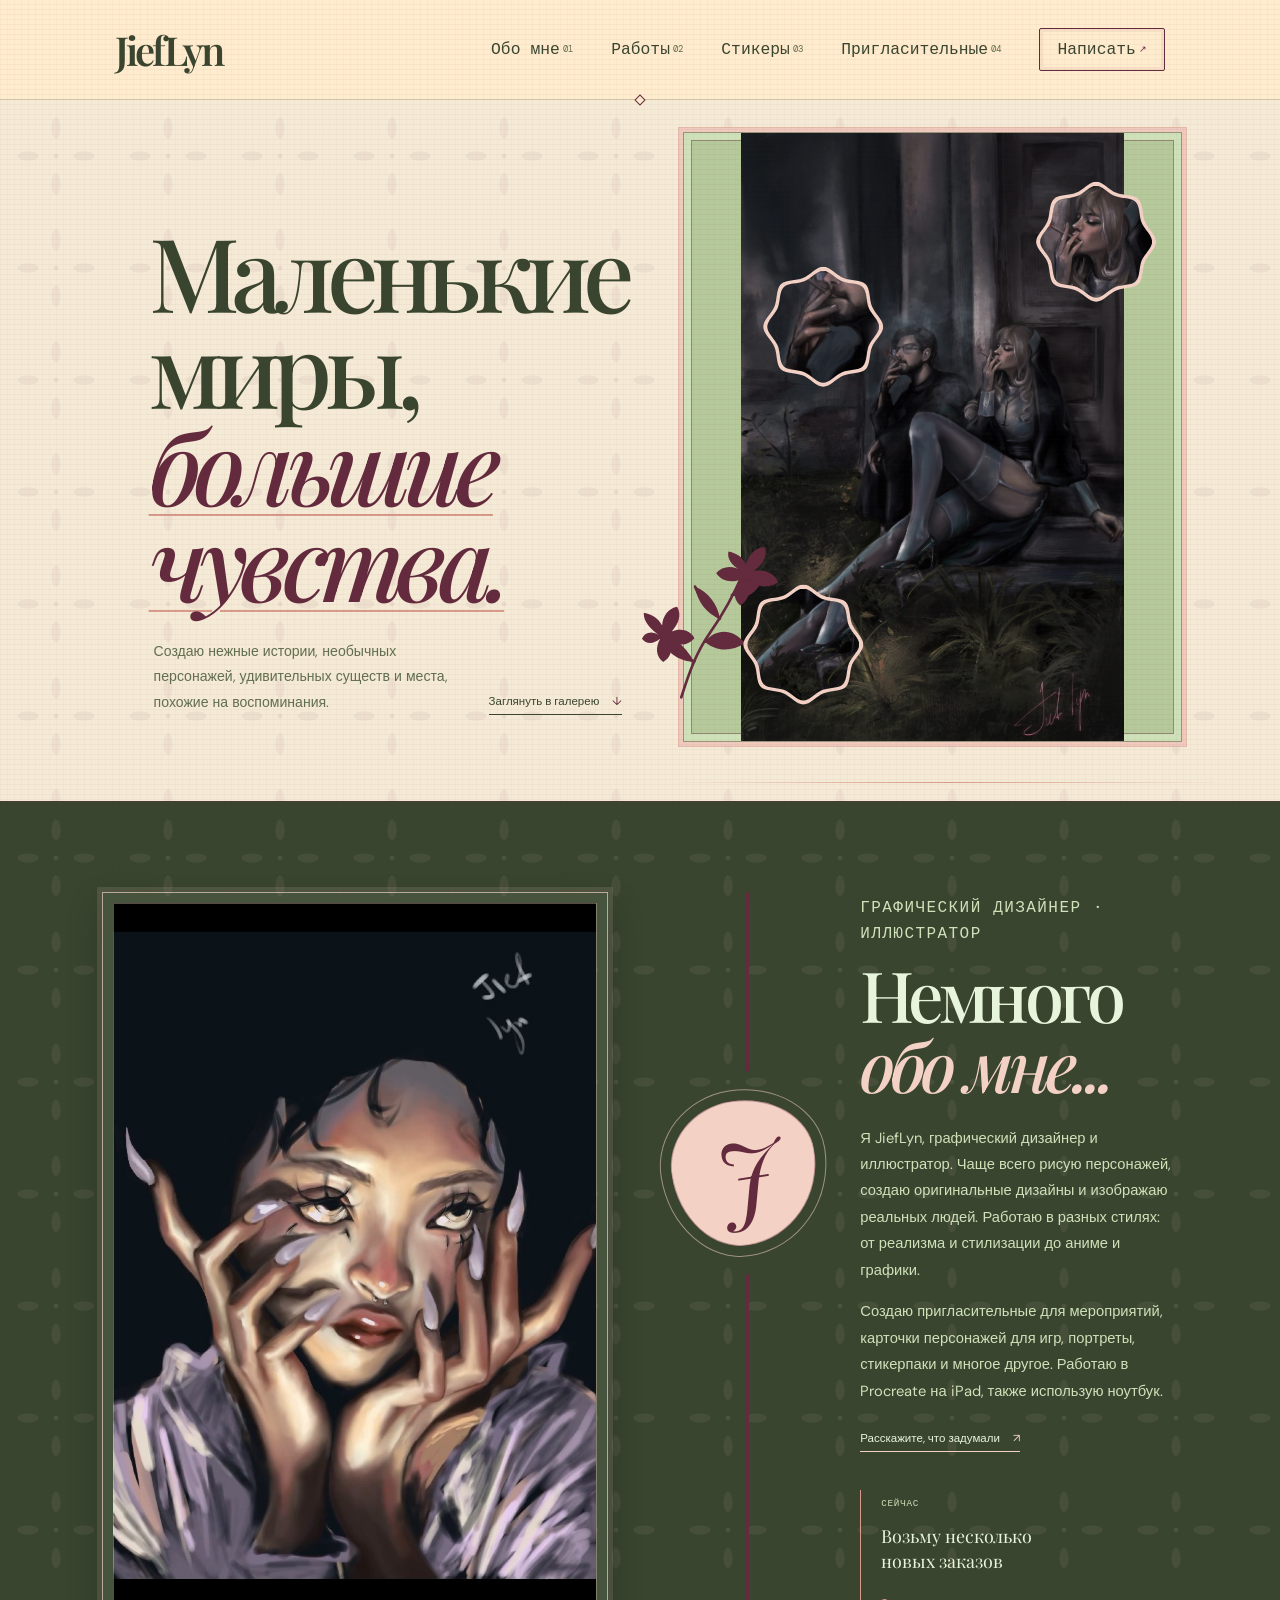
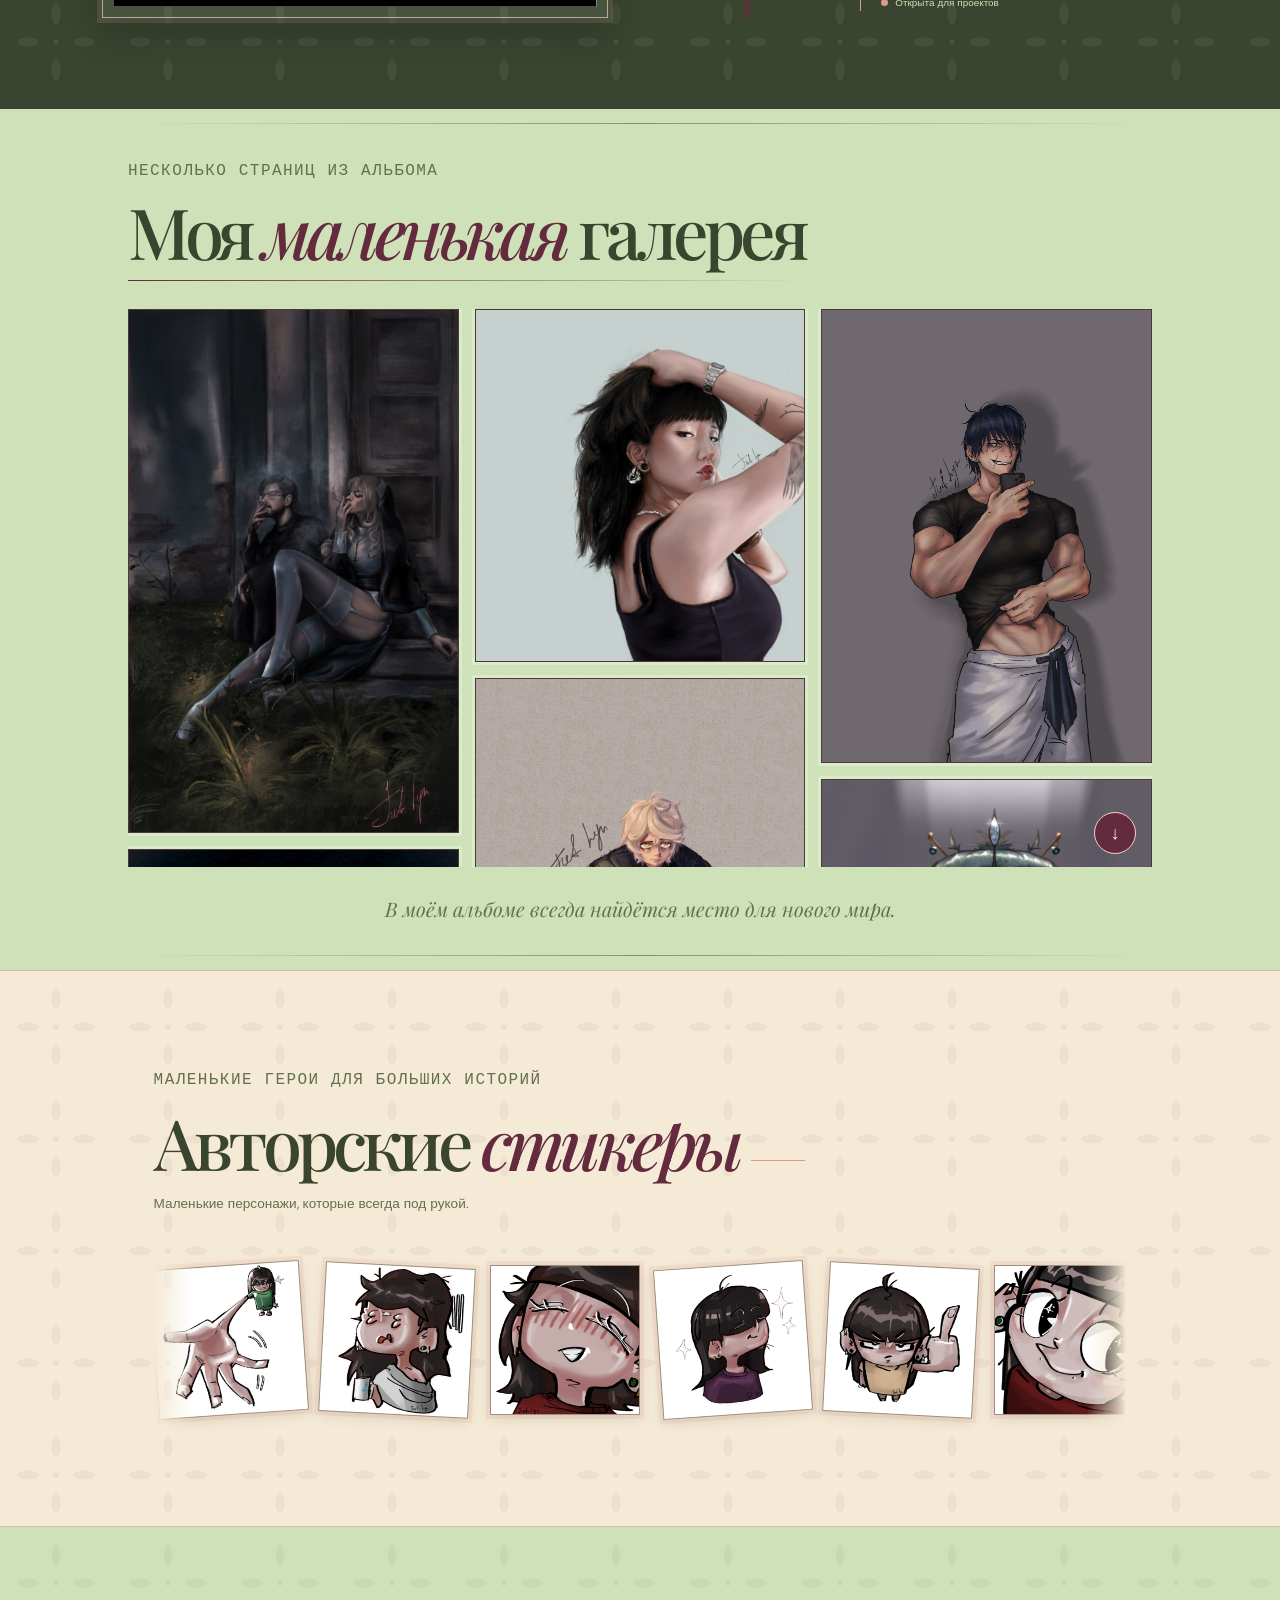
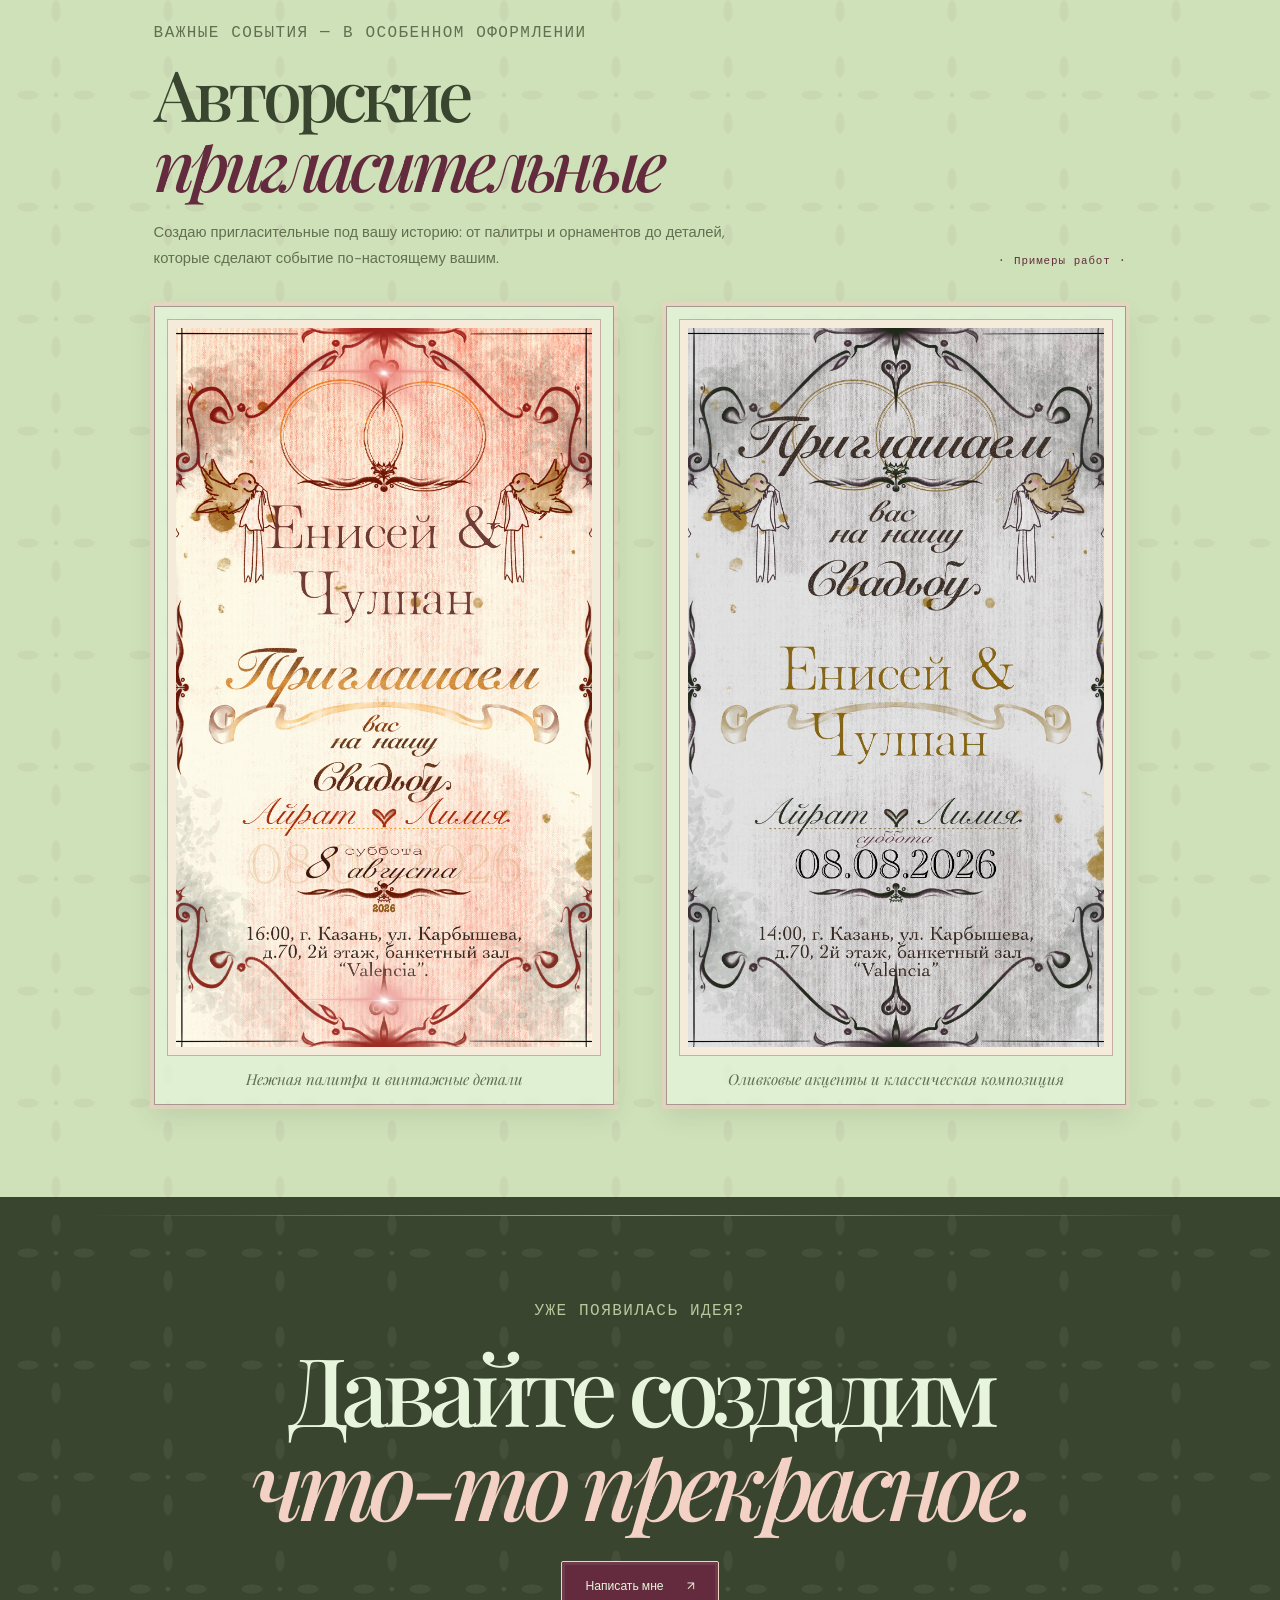
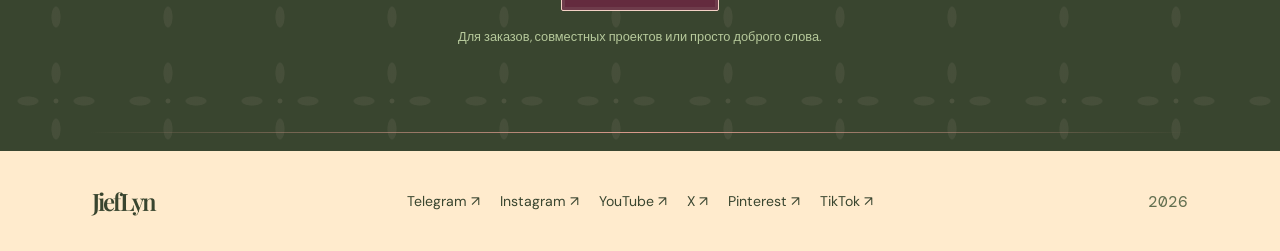
==== commit b78ef9f5: "Update portfolio and artwork" ====
--- a/index.html
+++ b/index.html
@@ -34,7 +34,6 @@
   <main>
     <section class="hero" aria-labelledby="hero-title">
       <div class="hero-copy">
-        <p class="eyebrow"><span class="eyebrow-dot"></span> Иллюстрация · Персонажи · Фантазия</p>
         <h1 id="hero-title">Маленькие миры,<br><em>большие чувства.</em></h1>
         <div class="hero-bottom">
           <p class="hero-description">Создаю нежные истории, необычных персонажей, удивительных существ и места, похожие на воспоминания.</p>
--- a/css/styles.css
+++ b/css/styles.css
@@ -1,6 +1,7 @@
 :root {
   color-scheme: light;
   --paper: #E7F5DC;
+  --warm-paper: #F5EAD6;
   --paper-deep: #CFE1B9;
   --sage-mid: #B6C99B;
   --sage: #98A77C;
@@ -32,6 +33,10 @@
   color: var(--ink);
   font-family: var(--sans);
   -webkit-font-smoothing: antialiased;
+}
+
+body > svg {
+  position: absolute;
 }
 
 body::after {
@@ -82,6 +87,7 @@
   grid-template-columns: 1fr auto;
   align-items: center;
   position: relative;
+  background-color: #FFEBCD;
   border-bottom: 1px solid var(--line);
 }
 
@@ -89,10 +95,11 @@
   width: 8px;
   height: 8px;
   position: absolute;
+  z-index: 1;
   bottom: -5px;
   left: 50%;
   border: 1px solid var(--burgundy);
-  background: var(--paper);
+  background: #FFEBCD;
   content: "";
   transform: translateX(-50%) rotate(45deg);
 }
@@ -128,7 +135,7 @@
 .main-nav a,
 .social-links a {
   color: var(--ink);
-  font-size: 0.9rem;
+  font-size: 1.02rem;
   text-decoration: none;
   transition: color 180ms ease;
 }
@@ -136,6 +143,7 @@
 .main-nav a {
   display: inline-flex;
   align-items: center;
+  font-family: var(--mono);
   line-height: 1;
 }
 
@@ -171,6 +179,7 @@
   gap: 6%;
   position: relative;
   overflow: hidden;
+  background-color: var(--warm-paper);
 }
 
 .hero::before {
@@ -613,7 +622,7 @@
   gap: 24px;
   border-top: 1px solid rgba(100, 43, 62, 0.25);
   border-bottom: 1px solid rgba(100, 43, 62, 0.25);
-  background: var(--paper);
+  background-color: var(--warm-paper);
 }
 
 .invitation-section {
@@ -1066,6 +1075,7 @@
   grid-template-columns: 1fr auto 1fr;
   align-items: center;
   gap: 20px;
+  background-color: #FFEBCD;
 }
 
 .site-footer .wordmark {
@@ -1075,7 +1085,7 @@
 .site-footer > p {
   margin: 0;
   color: var(--muted);
-  font-size: 0.65rem;
+  font-size: 0.78rem;
 }
 
 .site-footer > p span {
@@ -1090,7 +1100,7 @@
 }
 
 .social-links a {
-  font-size: 0.75rem;
+  font-size: 0.88rem;
 }
 
 .site-footer small {
@@ -1232,6 +1242,12 @@
   }
 }
 
+@media (max-width: 750px) {
+  .main-nav a:not(.nav-contact) {
+    display: none;
+  }
+}
+
 @media (max-width: 900px) {
   .site-header {
     padding: 0 5%;
@@ -1328,12 +1344,7 @@
   }
 
   .main-nav a {
-    font-size: 0.64rem;
-  }
-
-  .main-nav a:first-child,
-  .main-nav a:nth-child(2) {
-    display: none;
+    font-size: 0.74rem;
   }
 
   .main-nav .nav-contact {
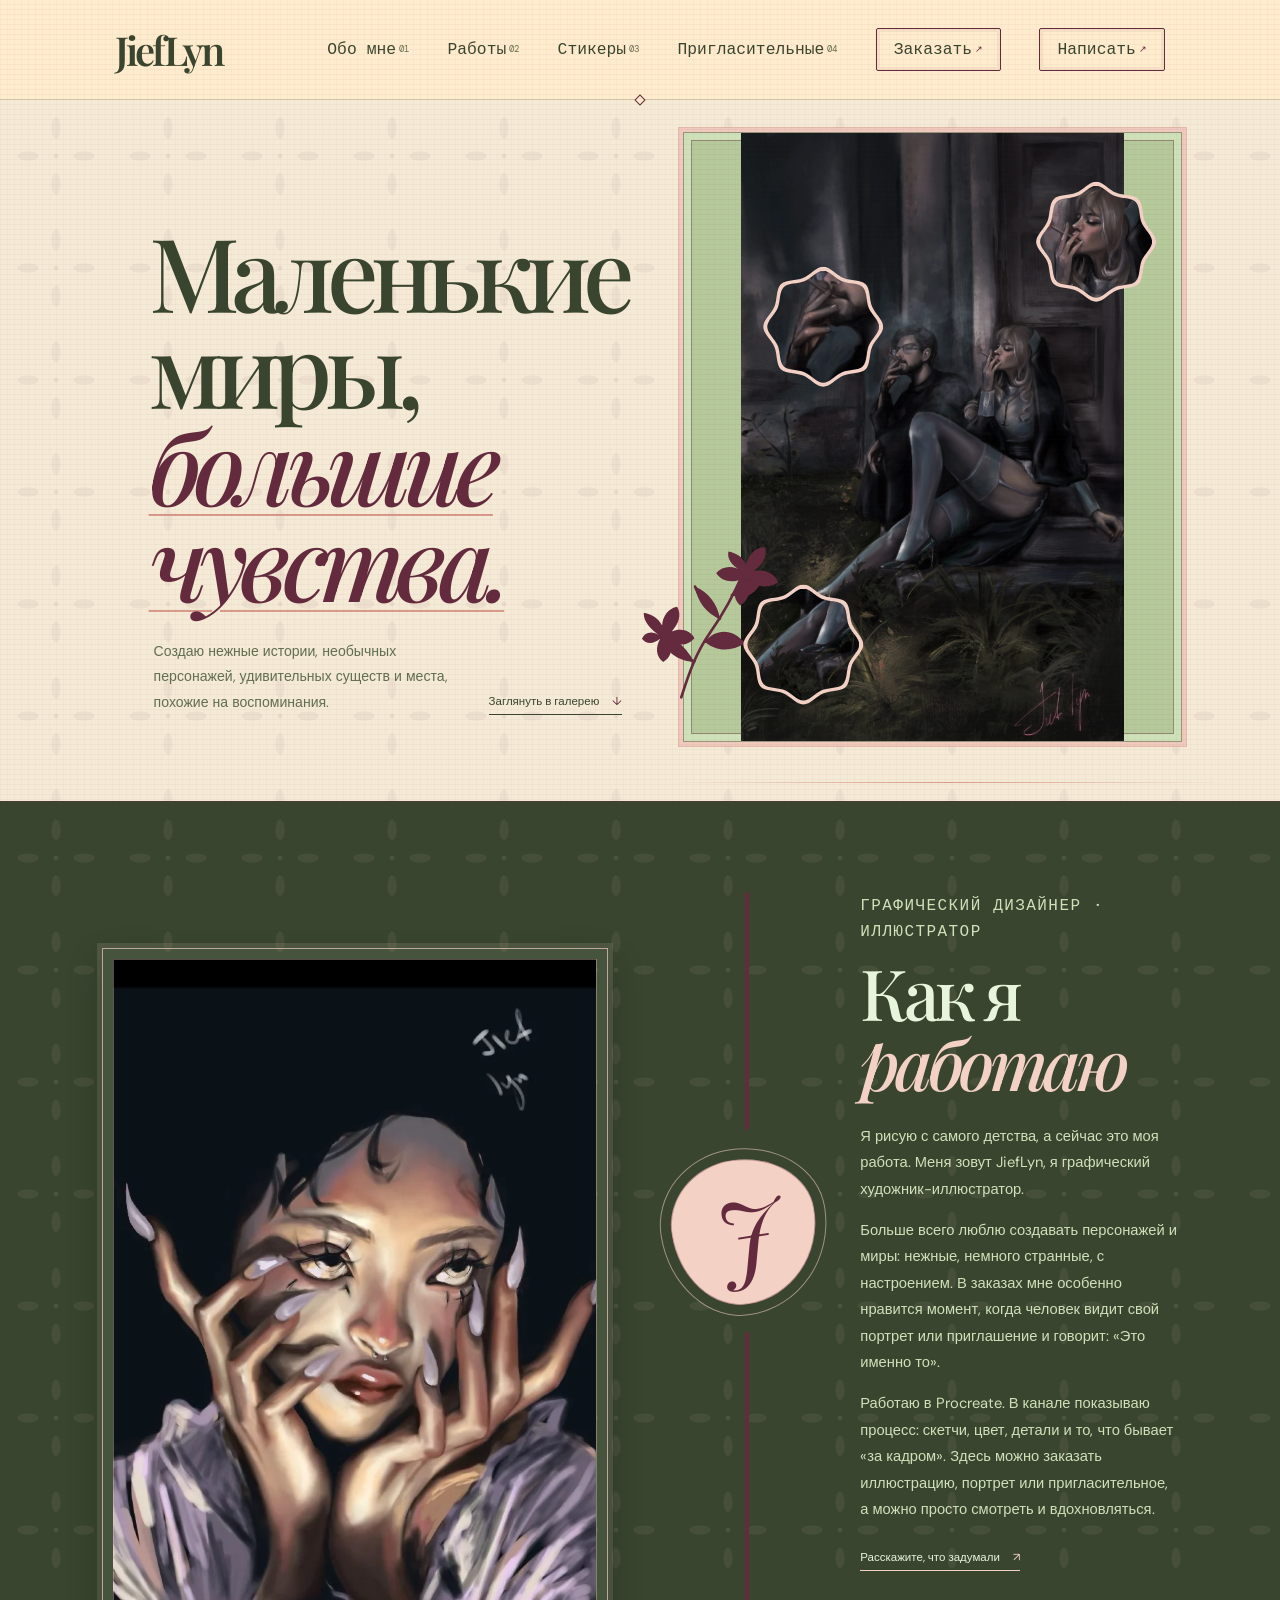
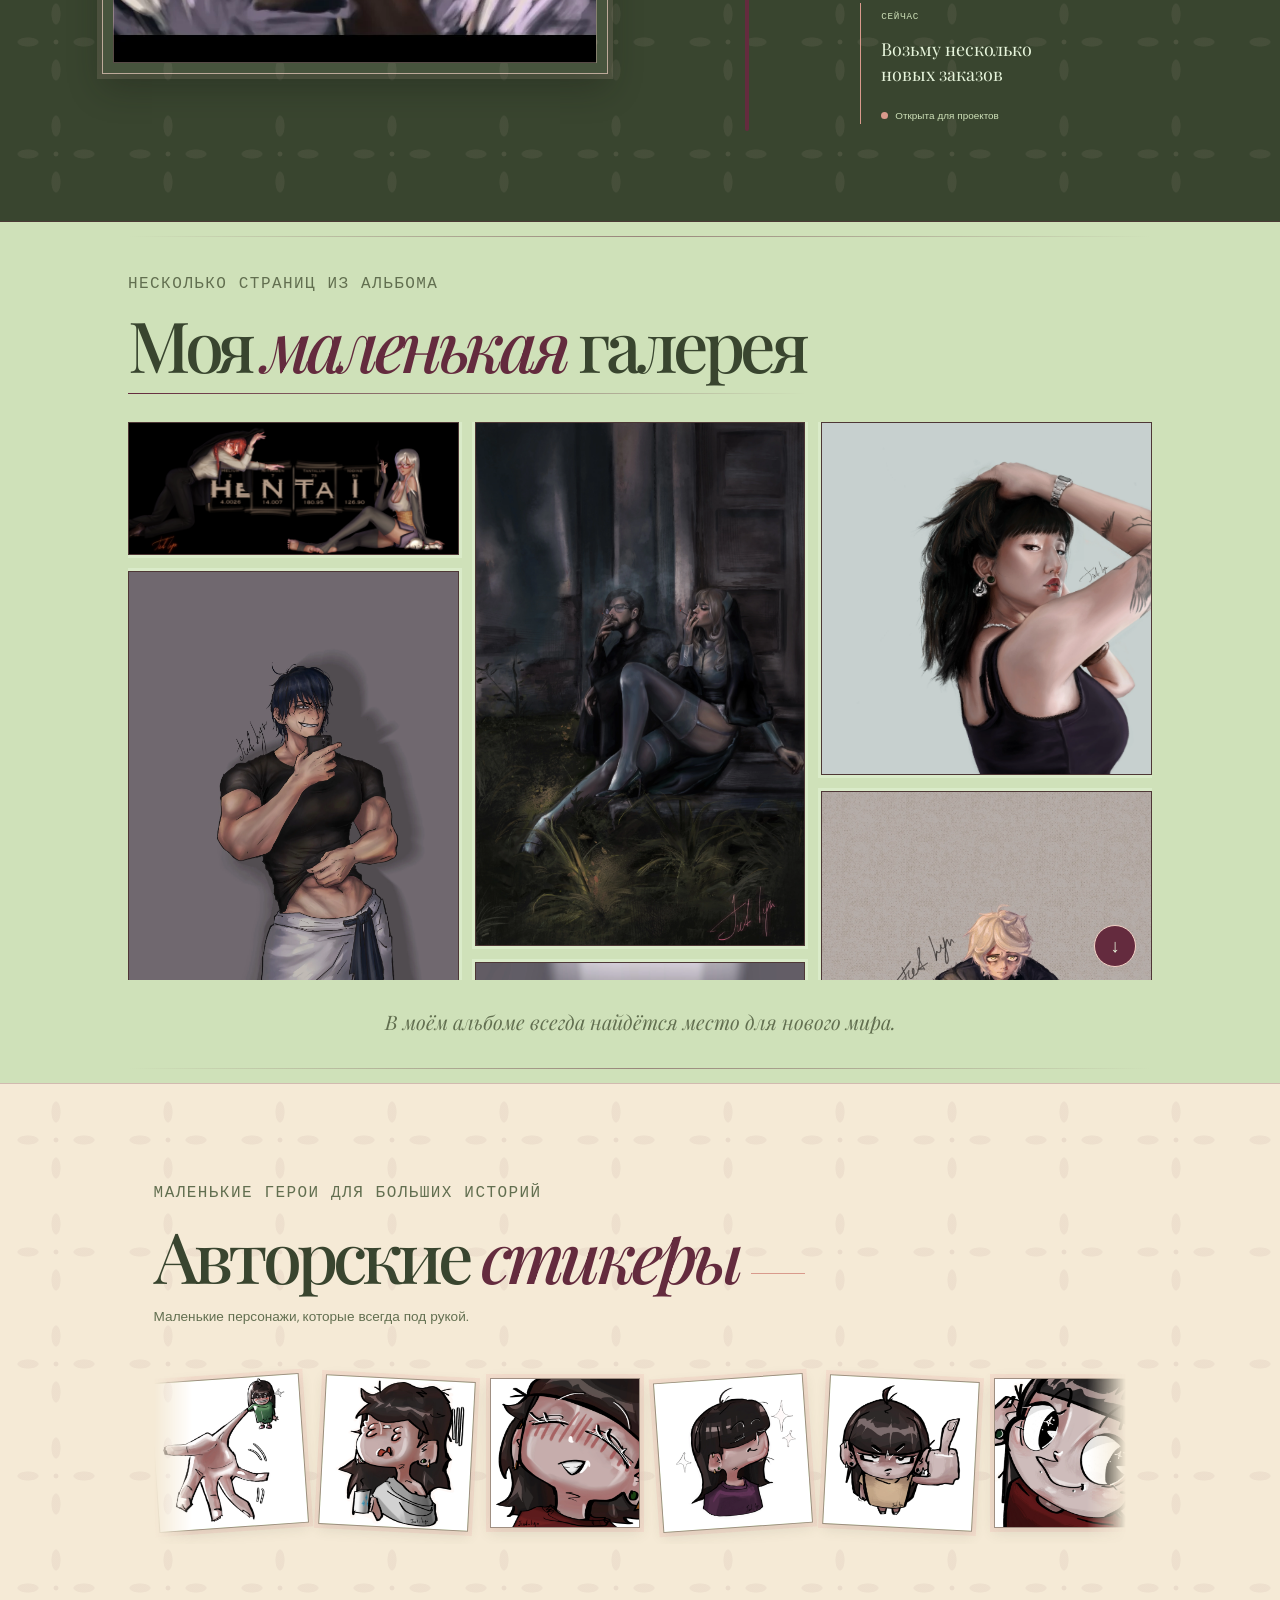
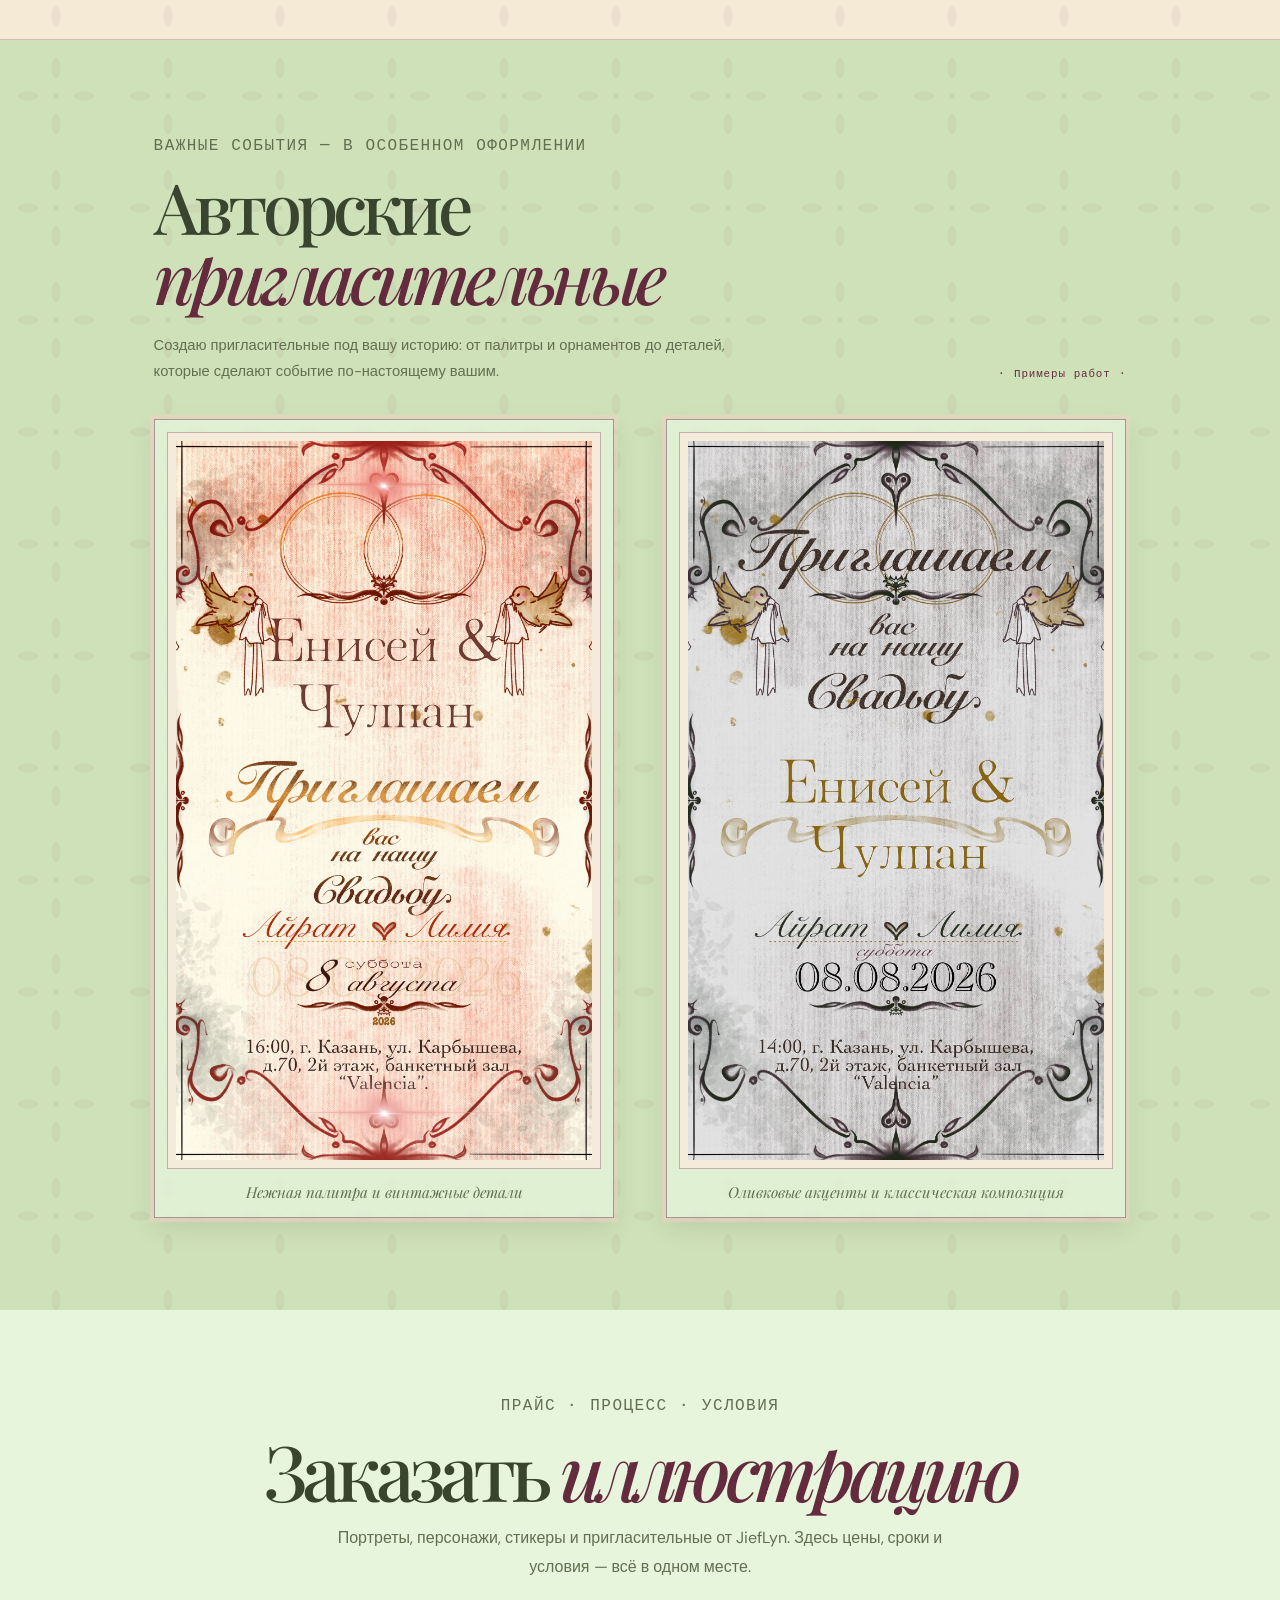
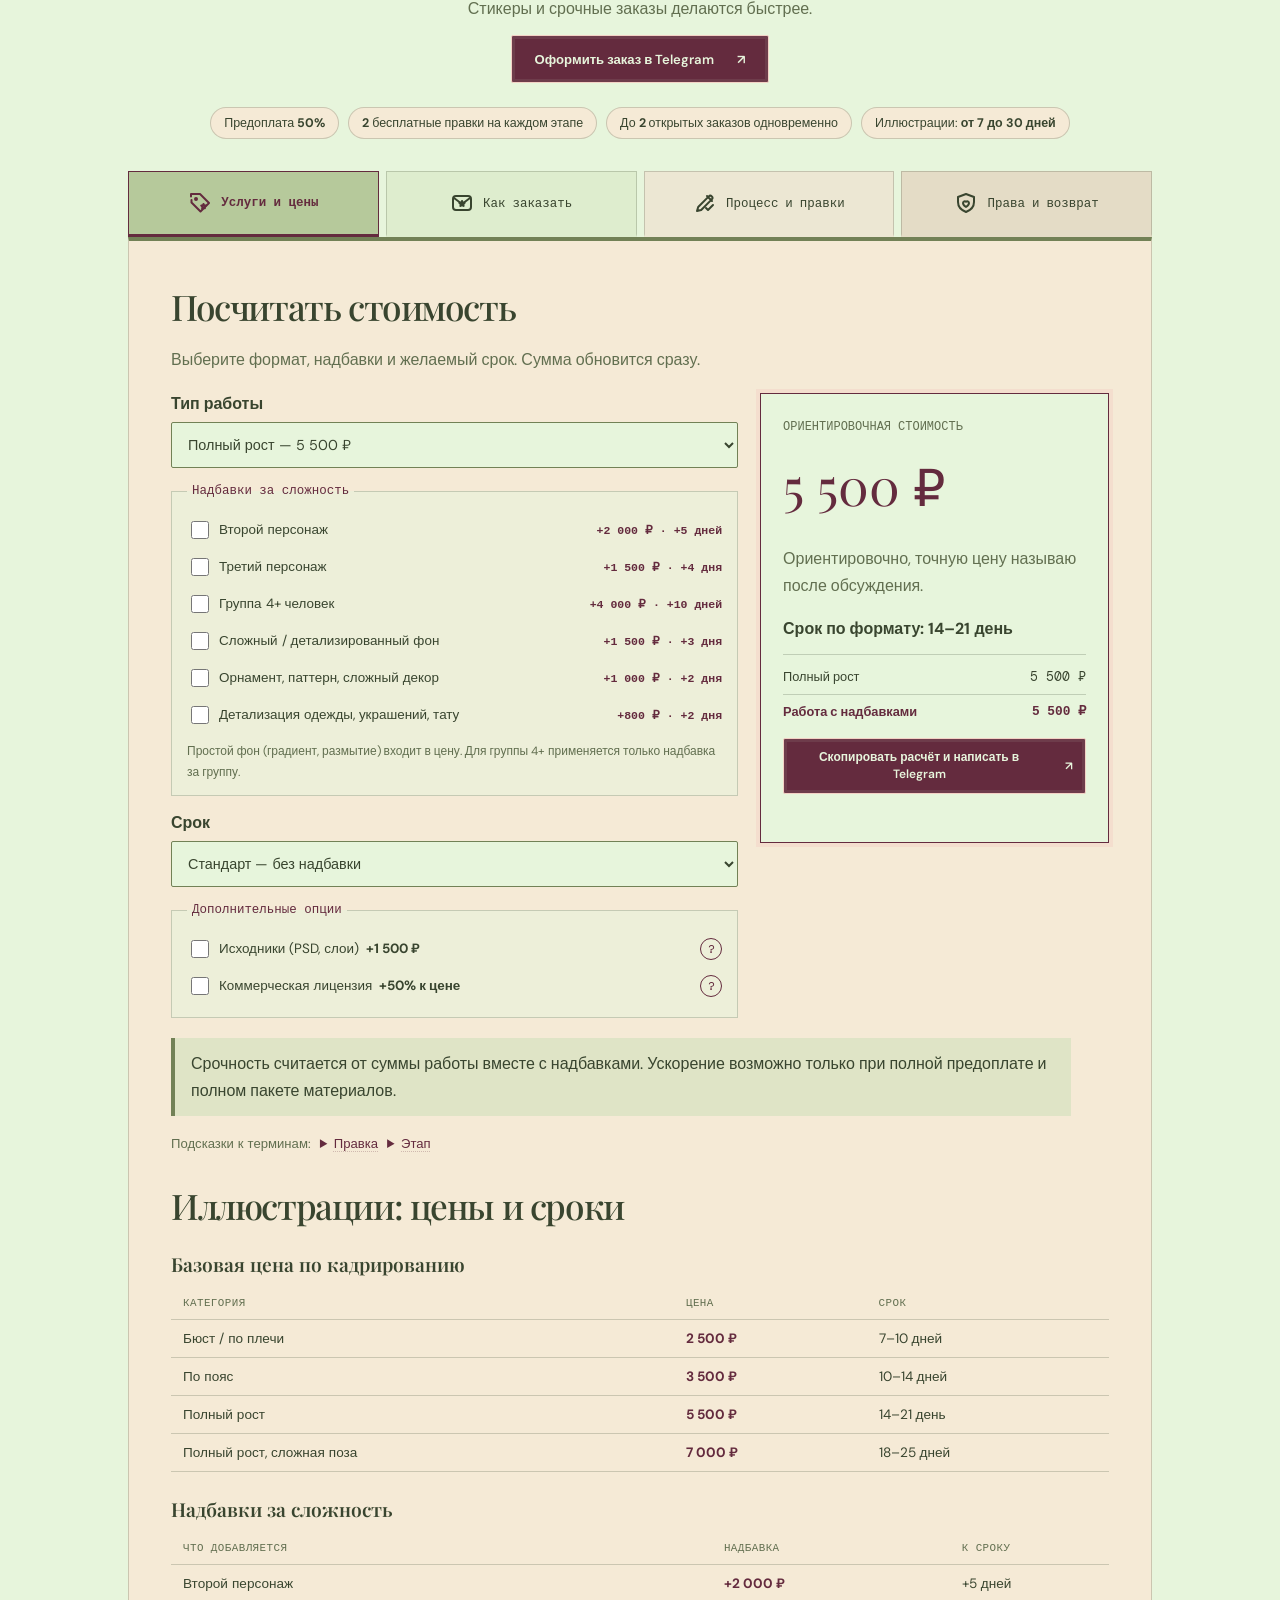
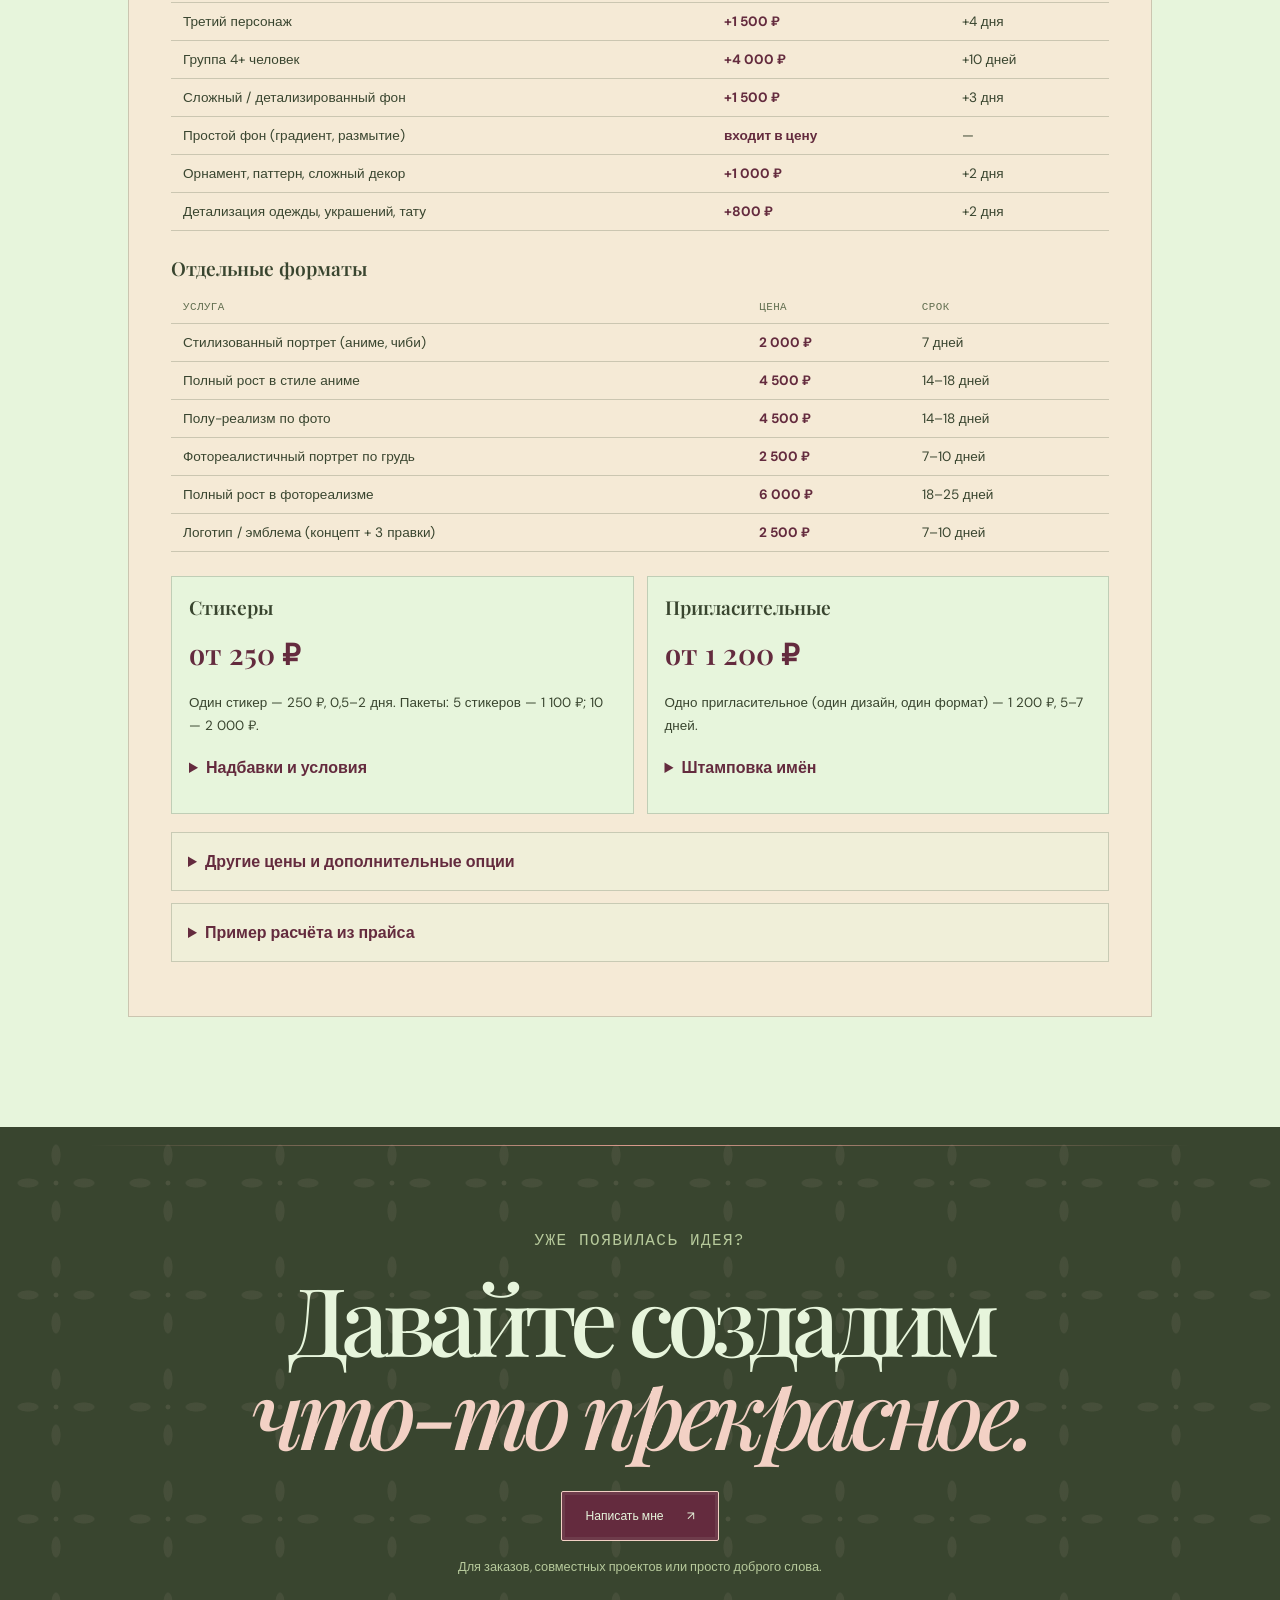
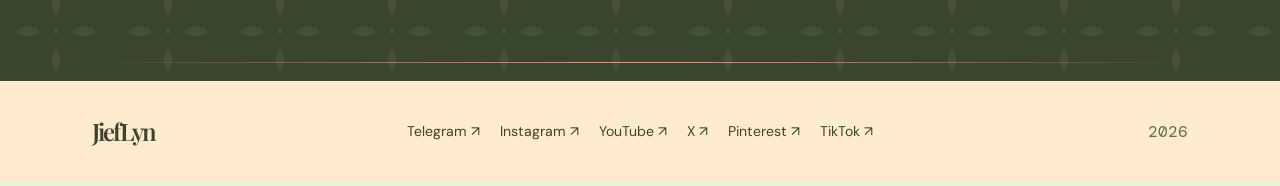
==== commit a5e0b7bf: "Upgrade web, adding calculation, price, 404 and over small details" ====
--- a/index.html
+++ b/index.html
@@ -4,8 +4,9 @@
   <meta charset="UTF-8">
   <meta name="viewport" content="width=device-width, initial-scale=1, viewport-fit=cover">
   <meta name="theme-color" content="#E7F5DC">
-  <title>JiefLyn — художница и иллюстратор</title>
-  <meta name="description" content="Иллюстрации и придуманные миры JiefLyn. Избранные работы, авторские персонажи и заказы.">
+  <title>Иллюстратор на заказ — портреты, персонажи, пригласительные | JiefLyn</title>
+  <meta name="description" content="Иллюстратор на заказ — портреты, персонажи, пригласительные. Авторские иллюстрации и индивидуальный подход от JiefLyn.">
+  <link rel="icon" type="image/png" href="images/icon/favicon.png?v=3">
 
   <link rel="preconnect" href="https://fonts.googleapis.com">
   <link rel="preconnect" href="https://fonts.gstatic.com" crossorigin>
@@ -27,6 +28,7 @@
       <a href="#work">Работы <span>02</span></a>
       <a href="#stickers">Стикеры <span>03</span></a>
       <a href="#invitations">Пригласительные <span>04</span></a>
+      <a class="nav-contact jl-nav-order" href="#zakaz">Заказать <span aria-hidden="true">↗</span></a>
       <a class="nav-contact" href="#contact">Написать <span aria-hidden="true">↗</span></a>
     </nav>
   </header>
@@ -44,7 +46,10 @@
       <div class="hero-art">
         <div class="art-frame">
           <button class="image-open hero-image-open" type="button" aria-label="Увеличить иллюстрацию с двумя персонажами">
-            <img src="images/32.jpg" alt="Иллюстрация 32" fetchpriority="high">
+            <picture>
+              <source type="image/webp" srcset="/images/webp/32.webp">
+              <img src="images/32.jpg" alt="Иллюстрация 32" fetchpriority="high" loading="eager">
+            </picture>
             <span class="hero-detail-lens hero-detail-lens--man" aria-hidden="true"></span>
             <span class="hero-detail-lens hero-detail-lens--face" aria-hidden="true"></span>
             <span class="hero-detail-lens hero-detail-lens--shoes" aria-hidden="true"></span>
@@ -69,16 +74,17 @@
     <section class="about-section" id="about" aria-labelledby="about-title">
       <div class="about-speedpaint">
         <div class="speedpaint-preview">
-          <video src="images/speedpaint.mp4" poster="images/speedpaint-poster.jpg" muted autoplay loop playsinline preload="metadata" aria-hidden="true"></video>
+          <video src="images/speedpaint/speedpaint.mp4" poster="/images/webp/speedpaint/speedpaint-poster.webp" muted autoplay loop playsinline preload="metadata" aria-hidden="true"></video>
         </div>
       </div>
       <div class="about-details">
         <div class="about-mark" aria-hidden="true">J</div>
         <div class="about-copy">
           <p class="eyebrow">Графический дизайнер · иллюстратор</p>
-          <h2 id="about-title">Немного<br><em>обо мне...</em></h2>
-          <p>Я JiefLyn, графический дизайнер и иллюстратор. Чаще всего рисую персонажей, создаю оригинальные дизайны и изображаю реальных людей. Работаю в разных стилях: от реализма и стилизации до аниме и графики.</p>
-          <p>Создаю пригласительные для мероприятий, карточки персонажей для игр, портреты, стикерпаки и многое другое. Работаю в Procreate на iPad, также использую ноутбук.</p>
+          <h2 id="about-title">Как я <br><em>работаю</em></h2>
+          <p>Я рисую с самого детства, а сейчас это моя работа. Меня зовут JiefLyn, я графический художник-иллюстратор.</p>
+          <p>Больше всего люблю создавать персонажей и миры: нежные, немного странные, с настроением. В заказах мне особенно нравится момент, когда человек видит свой портрет или приглашение и говорит: «Это именно то».</p>
+          <p>Работаю в Procreate. В канале показываю процесс: скетчи, цвет, детали и то, что бывает «за кадром». Здесь можно заказать иллюстрацию, портрет или пригласительное, а можно просто смотреть и вдохновляться.</p>
           <a class="text-link" href="#contact">Расскажите, что задумали <span aria-hidden="true">↗</span></a>
         </div>
         <div class="about-aside"><span>Сейчас</span><p>Возьму несколько<br>новых заказов</p><span class="availability"><i></i> Открыта для проектов</span></div>
@@ -98,163 +104,267 @@
           <div class="gallery-scroll-area" tabindex="0" aria-label="Прокручиваемая сетка работ">
             <div class="gallery-grid">
               <figure class="gallery-card">
+                <button class="image-open gallery-image" type="button" aria-label="Увеличить изображение: 33">
+                  <picture>
+                    <source type="image/webp" srcset="/images/webp/33.webp">
+                    <img src="images/33.png" alt="Иллюстрация 33: две героини на фоне таблицы химических элементов" width="5760" height="2304" loading="lazy">
+                  </picture>
+                </button>
+              </figure>
+              <figure class="gallery-card">
                 <button class="image-open gallery-image" type="button" aria-label="Увеличить изображение: 32">
-                  <img src="images/32.jpg" alt="Иллюстрация 32" width="3988" height="6336" loading="lazy">
+                  <picture>
+                    <source type="image/webp" srcset="/images/webp/32.webp">
+                    <img src="images/32.jpg" alt="Иллюстрация 32" width="3988" height="6336" loading="lazy">
+                  </picture>
                 </button>
               </figure>
               <figure class="gallery-card">
                 <button class="image-open gallery-image" type="button" aria-label="Увеличить изображение: 31">
-                  <img src="images/31.JPG" alt="Иллюстрация 31" width="2246" height="2258" loading="lazy">
+                  <picture>
+                    <source type="image/webp" srcset="/images/webp/31.webp">
+                    <img src="images/31.JPG" alt="Иллюстрация 31" width="2246" height="2258" loading="lazy">
+                  </picture>
                 </button>
               </figure>
               <figure class="gallery-card">
                 <button class="image-open gallery-image" type="button" aria-label="Увеличить изображение: 30">
-                  <img src="images/30.jpg" alt="Иллюстрация 30" width="3567" height="3805" loading="lazy">
+                  <picture>
+                    <source type="image/webp" srcset="/images/webp/30.webp">
+                    <img src="images/30.jpg" alt="Иллюстрация 30" width="3567" height="3805" loading="lazy">
+                  </picture>
                 </button>
               </figure>
               <figure class="gallery-card">
                 <button class="image-open gallery-image" type="button" aria-label="Увеличить изображение: 29">
-                  <img src="images/29.jpg" alt="Иллюстрация 29" width="2526" height="3477" loading="lazy">
+                  <picture>
+                    <source type="image/webp" srcset="/images/webp/29.webp">
+                    <img src="images/29.jpg" alt="Иллюстрация 29" width="2526" height="3477" loading="lazy">
+                  </picture>
                 </button>
               </figure>
               <figure class="gallery-card">
                 <button class="image-open gallery-image" type="button" aria-label="Увеличить изображение: 28">
-                  <img src="images/28.jpg" alt="Иллюстрация 28" width="2301" height="2983" loading="lazy">
+                  <picture>
+                    <source type="image/webp" srcset="/images/webp/28.webp">
+                    <img src="images/28.jpg" alt="Иллюстрация 28" width="2301" height="2983" loading="lazy">
+                  </picture>
                 </button>
               </figure>
               <figure class="gallery-card">
                 <button class="image-open gallery-image" type="button" aria-label="Увеличить изображение: 27">
-                  <img src="images/27.jpg" alt="Иллюстрация 27" width="2708" height="3518" loading="lazy">
+                  <picture>
+                    <source type="image/webp" srcset="/images/webp/27.webp">
+                    <img src="images/27.jpg" alt="Иллюстрация 27" width="2708" height="3518" loading="lazy">
+                  </picture>
                 </button>
               </figure>
               <figure class="gallery-card">
                 <button class="image-open gallery-image" type="button" aria-label="Увеличить изображение: 26">
-                  <img src="images/26.jpg" alt="Иллюстрация 26" width="2070" height="2728" loading="lazy">
+                  <picture>
+                    <source type="image/webp" srcset="/images/webp/26.webp">
+                    <img src="images/26.jpg" alt="Иллюстрация 26" width="2070" height="2728" loading="lazy">
+                  </picture>
                 </button>
               </figure>
               <figure class="gallery-card">
                 <button class="image-open gallery-image" type="button" aria-label="Увеличить изображение: 25">
-                  <img src="images/25.jpg" alt="Иллюстрация 25" width="2308" height="2858" loading="lazy">
+                  <picture>
+                    <source type="image/webp" srcset="/images/webp/25.webp">
+                    <img src="images/25.jpg" alt="Иллюстрация 25" width="2308" height="2858" loading="lazy">
+                  </picture>
                 </button>
               </figure>
               <figure class="gallery-card">
                 <button class="image-open gallery-image" type="button" aria-label="Увеличить изображение: 24">
-                  <img src="images/24.jpg" alt="Иллюстрация 24" width="2531" height="2719" loading="lazy">
+                  <picture>
+                    <source type="image/webp" srcset="/images/webp/24.webp">
+                    <img src="images/24.jpg" alt="Иллюстрация 24" width="2531" height="2719" loading="lazy">
+                  </picture>
                 </button>
               </figure>
               <figure class="gallery-card">
                 <button class="image-open gallery-image" type="button" aria-label="Увеличить изображение: 23">
-                  <img src="images/23.jpg" alt="Иллюстрация 23" width="1640" height="2360" loading="lazy">
+                  <picture>
+                    <source type="image/webp" srcset="/images/webp/23.webp">
+                    <img src="images/23.jpg" alt="Иллюстрация 23" width="1640" height="2360" loading="lazy">
+                  </picture>
                 </button>
               </figure>
               <figure class="gallery-card">
                 <button class="image-open gallery-image" type="button" aria-label="Увеличить изображение: 22">
-                  <img src="images/22.jpg" alt="Иллюстрация 22" width="3650" height="3071" loading="lazy">
+                  <picture>
+                    <source type="image/webp" srcset="/images/webp/22.webp">
+                    <img src="images/22.jpg" alt="Иллюстрация 22" width="3650" height="3071" loading="lazy">
+                  </picture>
                 </button>
               </figure>
               <figure class="gallery-card">
                 <button class="image-open gallery-image" type="button" aria-label="Увеличить изображение: 21">
-                  <img src="images/21.JPG" alt="Иллюстрация 21" width="2360" height="1640" loading="lazy">
+                  <picture>
+                    <source type="image/webp" srcset="/images/webp/21.webp">
+                    <img src="images/21.JPG" alt="Иллюстрация 21" width="2360" height="1640" loading="lazy">
+                  </picture>
                 </button>
               </figure>
               <figure class="gallery-card">
                 <button class="image-open gallery-image" type="button" aria-label="Увеличить изображение: 20">
-                  <img src="images/20.JPG" alt="Иллюстрация 20" width="2048" height="2112" loading="lazy">
+                  <picture>
+                    <source type="image/webp" srcset="/images/webp/20.webp">
+                    <img src="images/20.JPG" alt="Иллюстрация 20" width="2048" height="2112" loading="lazy">
+                  </picture>
                 </button>
               </figure>
               <figure class="gallery-card">
                 <button class="image-open gallery-image" type="button" aria-label="Увеличить изображение: 19">
-                  <img src="images/19.JPG" alt="Иллюстрация 19" width="2048" height="2112" loading="lazy">
+                  <picture>
+                    <source type="image/webp" srcset="/images/webp/19.webp">
+                    <img src="images/19.JPG" alt="Иллюстрация 19" width="2048" height="2112" loading="lazy">
+                  </picture>
                 </button>
               </figure>
               <figure class="gallery-card">
                 <button class="image-open gallery-image" type="button" aria-label="Увеличить изображение: 18">
-                  <img src="images/18.jpg" alt="Иллюстрация 18" width="3028" height="3068" loading="lazy">
+                  <picture>
+                    <source type="image/webp" srcset="/images/webp/18.webp">
+                    <img src="images/18.jpg" alt="Иллюстрация 18" width="3028" height="3068" loading="lazy">
+                  </picture>
                 </button>
               </figure>
               <figure class="gallery-card">
                 <button class="image-open gallery-image" type="button" aria-label="Увеличить изображение: 17">
-                  <img src="images/17.jpg" alt="Иллюстрация 17" width="3067" height="4753" loading="lazy">
+                  <picture>
+                    <source type="image/webp" srcset="/images/webp/17.webp">
+                    <img src="images/17.jpg" alt="Иллюстрация 17" width="3067" height="4753" loading="lazy">
+                  </picture>
                 </button>
               </figure>
               <figure class="gallery-card">
                 <button class="image-open gallery-image" type="button" aria-label="Увеличить изображение: 16">
-                  <img src="images/16.jpg" alt="Иллюстрация 16" width="3287" height="4230" loading="lazy">
+                  <picture>
+                    <source type="image/webp" srcset="/images/webp/16.webp">
+                    <img src="images/16.jpg" alt="Иллюстрация 16" width="3287" height="4230" loading="lazy">
+                  </picture>
                 </button>
               </figure>
               <figure class="gallery-card">
                 <button class="image-open gallery-image" type="button" aria-label="Увеличить изображение: 15">
-                  <img src="images/15.jpg" alt="Иллюстрация 15" width="2048" height="2048" loading="lazy">
+                  <picture>
+                    <source type="image/webp" srcset="/images/webp/15.webp">
+                    <img src="images/15.jpg" alt="Иллюстрация 15" width="2048" height="2048" loading="lazy">
+                  </picture>
                 </button>
               </figure>
               <figure class="gallery-card">
                 <button class="image-open gallery-image" type="button" aria-label="Увеличить изображение: 14">
-                  <img src="images/14.jpg" alt="Иллюстрация 14" width="2502" height="3580" loading="lazy">
+                  <picture>
+                    <source type="image/webp" srcset="/images/webp/14.webp">
+                    <img src="images/14.jpg" alt="Иллюстрация 14" width="2502" height="3580" loading="lazy">
+                  </picture>
                 </button>
               </figure>
               <figure class="gallery-card">
                 <button class="image-open gallery-image" type="button" aria-label="Увеличить изображение: 13">
-                  <img src="images/13.jpg" alt="Иллюстрация 13" width="2349" height="2954" loading="lazy">
+                  <picture>
+                    <source type="image/webp" srcset="/images/webp/13.webp">
+                    <img src="images/13.jpg" alt="Иллюстрация 13" width="2349" height="2954" loading="lazy">
+                  </picture>
                 </button>
               </figure>
               <figure class="gallery-card">
                 <button class="image-open gallery-image" type="button" aria-label="Увеличить изображение: 12">
-                  <img src="images/12.jpg" alt="Иллюстрация 12" width="2305" height="2305" loading="lazy">
+                  <picture>
+                    <source type="image/webp" srcset="/images/webp/12.webp">
+                    <img src="images/12.jpg" alt="Иллюстрация 12" width="2305" height="2305" loading="lazy">
+                  </picture>
                 </button>
               </figure>
               <figure class="gallery-card">
                 <button class="image-open gallery-image" type="button" aria-label="Увеличить изображение: 11">
-                  <img src="images/11.jpg" alt="Иллюстрация 11" width="3163" height="3882" loading="lazy">
+                  <picture>
+                    <source type="image/webp" srcset="/images/webp/11.webp">
+                    <img src="images/11.jpg" alt="Иллюстрация 11" width="3163" height="3882" loading="lazy">
+                  </picture>
                 </button>
               </figure>
               <figure class="gallery-card">
                 <button class="image-open gallery-image" type="button" aria-label="Увеличить изображение: 10">
-                  <img src="images/10.JPG" alt="Иллюстрация 10" width="1332" height="1920" loading="lazy">
+                  <picture>
+                    <source type="image/webp" srcset="/images/webp/10.webp">
+                    <img src="images/10.JPG" alt="Иллюстрация 10" width="1332" height="1920" loading="lazy">
+                  </picture>
                 </button>
               </figure>
               <figure class="gallery-card">
                 <button class="image-open gallery-image" type="button" aria-label="Увеличить изображение: 9">
-                  <img src="images/9.JPG" alt="Иллюстрация 9" width="1820" height="1952" loading="lazy">
+                  <picture>
+                    <source type="image/webp" srcset="/images/webp/9.webp">
+                    <img src="images/9.JPG" alt="Иллюстрация 9" width="1820" height="1952" loading="lazy">
+                  </picture>
                 </button>
               </figure>
               <figure class="gallery-card">
                 <button class="image-open gallery-image" type="button" aria-label="Увеличить изображение: 8">
-                  <img src="images/8.jpg" alt="Иллюстрация 8" width="1439" height="1817" loading="lazy">
+                  <picture>
+                    <source type="image/webp" srcset="/images/webp/8.webp">
+                    <img src="images/8.jpg" alt="Иллюстрация 8" width="1439" height="1817" loading="lazy">
+                  </picture>
                 </button>
               </figure>
               <figure class="gallery-card">
                 <button class="image-open gallery-image" type="button" aria-label="Увеличить изображение: 7">
-                  <img src="images/7.jpg" alt="Иллюстрация 7" width="1200" height="1916" loading="lazy">
+                  <picture>
+                    <source type="image/webp" srcset="/images/webp/7.webp">
+                    <img src="images/7.jpg" alt="Иллюстрация 7" width="1200" height="1916" loading="lazy">
+                  </picture>
                 </button>
               </figure>
               <figure class="gallery-card">
                 <button class="image-open gallery-image" type="button" aria-label="Увеличить изображение: 6">
-                  <img src="images/6.jpg" alt="Иллюстрация 6" width="1200" height="1916" loading="lazy">
+                  <picture>
+                    <source type="image/webp" srcset="/images/webp/6.webp">
+                    <img src="images/6.jpg" alt="Иллюстрация 6" width="1200" height="1916" loading="lazy">
+                  </picture>
                 </button>
               </figure>
               <figure class="gallery-card">
                 <button class="image-open gallery-image" type="button" aria-label="Увеличить изображение: 5">
-                  <img src="images/5.jpg" alt="Иллюстрация 5" width="1256" height="1440" loading="lazy">
+                  <picture>
+                    <source type="image/webp" srcset="/images/webp/5.webp">
+                    <img src="images/5.jpg" alt="Иллюстрация 5" width="1256" height="1440" loading="lazy">
+                  </picture>
                 </button>
               </figure>
               <figure class="gallery-card">
                 <button class="image-open gallery-image" type="button" aria-label="Увеличить изображение: 4">
-                  <img src="images/4.jpg" alt="Иллюстрация 4" width="1200" height="1928" loading="lazy">
+                  <picture>
+                    <source type="image/webp" srcset="/images/webp/4.webp">
+                    <img src="images/4.jpg" alt="Иллюстрация 4" width="1200" height="1928" loading="lazy">
+                  </picture>
                 </button>
               </figure>
               <figure class="gallery-card">
                 <button class="image-open gallery-image" type="button" aria-label="Увеличить изображение: 3">
-                  <img src="images/3.jpg" alt="Иллюстрация 3" width="1080" height="1440" loading="lazy">
+                  <picture>
+                    <source type="image/webp" srcset="/images/webp/3.webp">
+                    <img src="images/3.jpg" alt="Иллюстрация 3" width="1080" height="1440" loading="lazy">
+                  </picture>
                 </button>
               </figure>
               <figure class="gallery-card">
                 <button class="image-open gallery-image" type="button" aria-label="Увеличить изображение: 2">
-                  <img src="images/2.jpg" alt="Иллюстрация 2" width="1200" height="1928" loading="lazy">
+                  <picture>
+                    <source type="image/webp" srcset="/images/webp/2.webp">
+                    <img src="images/2.jpg" alt="Иллюстрация 2" width="1200" height="1928" loading="lazy">
+                  </picture>
                 </button>
               </figure>
               <figure class="gallery-card">
                 <button class="image-open gallery-image" type="button" aria-label="Увеличить изображение: 1">
-                  <img src="images/1.jpg" alt="Иллюстрация 1" width="1200" height="1928" loading="lazy">
+                  <picture>
+                    <source type="image/webp" srcset="/images/webp/1.webp">
+                    <img src="images/1.jpg" alt="Иллюстрация 1" width="1200" height="1928" loading="lazy">
+                  </picture>
                 </button>
               </figure>
 </div>
@@ -278,61 +388,118 @@
         <div class="sticker-track">
           <div class="sticker-group">
             <button class="image-open sticker-image" type="button" aria-label="Увеличить стикер 0873">
-              <img src="images/stikers/IMG_0873.JPG" alt="Стикер 0873" loading="lazy">
+              <picture>
+                <source type="image/webp" srcset="/images/webp/stikers/IMG_0873.webp">
+                <img src="images/stikers/IMG_0873.JPG" alt="Стикер 0873" loading="lazy">
+              </picture>
             </button>
             <button class="image-open sticker-image" type="button" aria-label="Увеличить стикер 0874">
-              <img src="images/stikers/IMG_0874.JPG" alt="Стикер 0874" loading="lazy">
+              <picture>
+                <source type="image/webp" srcset="/images/webp/stikers/IMG_0874.webp">
+                <img src="images/stikers/IMG_0874.JPG" alt="Стикер 0874" loading="lazy">
+              </picture>
             </button>
             <button class="image-open sticker-image" type="button" aria-label="Увеличить стикер 0875">
-              <img src="images/stikers/IMG_0875.JPG" alt="Стикер 0875" loading="lazy">
+              <picture>
+                <source type="image/webp" srcset="/images/webp/stikers/IMG_0875.webp">
+                <img src="images/stikers/IMG_0875.JPG" alt="Стикер 0875" loading="lazy">
+              </picture>
             </button>
             <button class="image-open sticker-image" type="button" aria-label="Увеличить стикер 0876">
-              <img src="images/stikers/IMG_0876.JPG" alt="Стикер 0876" loading="lazy">
+              <picture>
+                <source type="image/webp" srcset="/images/webp/stikers/IMG_0876.webp">
+                <img src="images/stikers/IMG_0876.JPG" alt="Стикер 0876" loading="lazy">
+              </picture>
             </button>
             <button class="image-open sticker-image" type="button" aria-label="Увеличить стикер 0877">
-              <img src="images/stikers/IMG_0877.JPG" alt="Стикер 0877" loading="lazy">
+              <picture>
+                <source type="image/webp" srcset="/images/webp/stikers/IMG_0877.webp">
+                <img src="images/stikers/IMG_0877.JPG" alt="Стикер 0877" loading="lazy">
+              </picture>
             </button>
             <button class="image-open sticker-image" type="button" aria-label="Увеличить стикер 0878">
-              <img src="images/stikers/IMG_0878.JPG" alt="Стикер 0878" loading="lazy">
+              <picture>
+                <source type="image/webp" srcset="/images/webp/stikers/IMG_0878.webp">
+                <img src="images/stikers/IMG_0878.JPG" alt="Стикер 0878" loading="lazy">
+              </picture>
             </button>
             <button class="image-open sticker-image" type="button" aria-label="Увеличить стикер 0879">
-              <img src="images/stikers/IMG_0879.JPG" alt="Стикер 0879" loading="lazy">
+              <picture>
+                <source type="image/webp" srcset="/images/webp/stikers/IMG_0879.webp">
+                <img src="images/stikers/IMG_0879.JPG" alt="Стикер 0879" loading="lazy">
+              </picture>
             </button>
             <button class="image-open sticker-image" type="button" aria-label="Увеличить стикер 0880">
-              <img src="images/stikers/IMG_0880.JPG" alt="Стикер 0880" loading="lazy">
+              <picture>
+                <source type="image/webp" srcset="/images/webp/stikers/IMG_0880.webp">
+                <img src="images/stikers/IMG_0880.JPG" alt="Стикер 0880" loading="lazy">
+              </picture>
             </button>
             <button class="image-open sticker-image" type="button" aria-label="Увеличить стикер 0881">
-              <img src="images/stikers/IMG_0881.JPG" alt="Стикер 0881" loading="lazy">
+              <picture>
+                <source type="image/webp" srcset="/images/webp/stikers/IMG_0881.webp">
+                <img src="images/stikers/IMG_0881.JPG" alt="Стикер 0881" loading="lazy">
+              </picture>
             </button>
             <button class="image-open sticker-image" type="button" aria-label="Увеличить стикер 0882">
-              <img src="images/stikers/IMG_0882.JPG" alt="Стикер 0882" loading="lazy">
+              <picture>
+                <source type="image/webp" srcset="/images/webp/stikers/IMG_0882.webp">
+                <img src="images/stikers/IMG_0882.JPG" alt="Стикер 0882" loading="lazy">
+              </picture>
             </button>
             <button class="image-open sticker-image" type="button" aria-label="Увеличить стикер 0883">
-              <img src="images/stikers/IMG_0883.JPG" alt="Стикер 0883" loading="lazy">
+              <picture>
+                <source type="image/webp" srcset="/images/webp/stikers/IMG_0883.webp">
+                <img src="images/stikers/IMG_0883.JPG" alt="Стикер 0883" loading="lazy">
+              </picture>
             </button>
             <button class="image-open sticker-image" type="button" aria-label="Увеличить стикер 0884">
-              <img src="images/stikers/IMG_0884.JPG" alt="Стикер 0884" loading="lazy">
+              <picture>
+                <source type="image/webp" srcset="/images/webp/stikers/IMG_0884.webp">
+                <img src="images/stikers/IMG_0884.JPG" alt="Стикер 0884" loading="lazy">
+              </picture>
             </button>
             <button class="image-open sticker-image" type="button" aria-label="Увеличить стикер 0885">
-              <img src="images/stikers/IMG_0885.JPG" alt="Стикер 0885" loading="lazy">
+              <picture>
+                <source type="image/webp" srcset="/images/webp/stikers/IMG_0885.webp">
+                <img src="images/stikers/IMG_0885.JPG" alt="Стикер 0885" loading="lazy">
+              </picture>
             </button>
             <button class="image-open sticker-image" type="button" aria-label="Увеличить стикер 0886">
-              <img src="images/stikers/IMG_0886.JPG" alt="Стикер 0886" loading="lazy">
+              <picture>
+                <source type="image/webp" srcset="/images/webp/stikers/IMG_0886.webp">
+                <img src="images/stikers/IMG_0886.JPG" alt="Стикер 0886" loading="lazy">
+              </picture>
             </button>
             <button class="image-open sticker-image" type="button" aria-label="Увеличить стикер 0887">
-              <img src="images/stikers/IMG_0887.JPG" alt="Стикер 0887" loading="lazy">
+              <picture>
+                <source type="image/webp" srcset="/images/webp/stikers/IMG_0887.webp">
+                <img src="images/stikers/IMG_0887.JPG" alt="Стикер 0887" loading="lazy">
+              </picture>
             </button>
             <button class="image-open sticker-image" type="button" aria-label="Увеличить стикер 0888">
-              <img src="images/stikers/IMG_0888.JPG" alt="Стикер 0888" loading="lazy">
+              <picture>
+                <source type="image/webp" srcset="/images/webp/stikers/IMG_0888.webp">
+                <img src="images/stikers/IMG_0888.JPG" alt="Стикер 0888" loading="lazy">
+              </picture>
             </button>
             <button class="image-open sticker-image" type="button" aria-label="Увеличить стикер 0889">
-              <img src="images/stikers/IMG_0889.JPG" alt="Стикер 0889" loading="lazy">
+              <picture>
+                <source type="image/webp" srcset="/images/webp/stikers/IMG_0889.webp">
+                <img src="images/stikers/IMG_0889.JPG" alt="Стикер 0889" loading="lazy">
+              </picture>
             </button>
             <button class="image-open sticker-image" type="button" aria-label="Увеличить стикер 0890">
-              <img src="images/stikers/IMG_0890.JPG" alt="Стикер 0890" loading="lazy">
+              <picture>
+                <source type="image/webp" srcset="/images/webp/stikers/IMG_0890.webp">
+                <img src="images/stikers/IMG_0890.JPG" alt="Стикер 0890" loading="lazy">
+              </picture>
             </button>
             <button class="image-open sticker-image" type="button" aria-label="Увеличить стикер 0891">
-              <img src="images/stikers/IMG_0891.JPG" alt="Стикер 0891" loading="lazy">
+              <picture>
+                <source type="image/webp" srcset="/images/webp/stikers/IMG_0891.webp">
+                <img src="images/stikers/IMG_0891.JPG" alt="Стикер 0891" loading="lazy">
+              </picture>
             </button>
           </div>
         </div>
@@ -351,7 +518,10 @@
       <div class="invitation-grid" aria-label="Примеры пригласительных">
         <figure class="invitation-card">
           <button class="image-open invitation-image" type="button" aria-label="Увеличить свадебное пригласительное в розовой палитре">
-            <img src="images/invitation/IMG_0872.JPG" alt="Свадебное пригласительное в тёплой розовой палитре" width="3059" height="5277" loading="lazy">
+            <picture>
+              <source type="image/webp" srcset="/images/webp/invitation/IMG_0872.webp">
+              <img src="images/invitation/IMG_0872.JPG" alt="Свадебное пригласительное в тёплой розовой палитре" width="3059" height="5277" loading="lazy">
+            </picture>
           </button>
           <figcaption>Нежная палитра и винтажные детали</figcaption>
         </figure>
@@ -362,6 +532,396 @@
           <figcaption>Оливковые акценты и классическая композиция</figcaption>
         </figure>
       </div>
+    </section>
+
+    <section class="jl-section" id="zakaz" aria-labelledby="jl-title">
+      <div class="jl-inner">
+        <header class="jl-header">
+          <p class="eyebrow">Прайс · процесс · условия</p>
+          <h2 id="jl-title">Заказать <em>иллюстрацию</em></h2>
+          <p class="jl-lead">Портреты, персонажи, стикеры и пригласительные от JiefLyn. Здесь цены, сроки и условия — всё в одном месте.</p>
+          <p class="jl-muted">Стикеры и срочные заказы делаются быстрее.</p>
+          <a class="contact-button jl-order-link" href="https://t.me/JiefLyn" target="_blank" rel="noopener noreferrer">Оформить заказ в Telegram <span aria-hidden="true">↗</span></a>
+        </header>
+
+        <div class="jl-highlights" aria-label="Главные условия">
+          <span>Предоплата <b>50%</b></span>
+          <span><b>2</b> бесплатные правки на каждом этапе</span>
+          <span>До <b>2</b> открытых заказов одновременно</span>
+          <span>Иллюстрации: <b>от 7 до 30 дней</b></span>
+        </div>
+        <div class="jl-tabs" role="tablist" aria-label="Разделы заказа">
+          <a class="jl-tab" id="jl-tab-prices" role="tab" href="#zakaz" aria-controls="jl-panel-prices" aria-selected="true">
+            <svg viewBox="0 0 24 24" aria-hidden="true" focusable="false"><path d="M3 5.5V3h9l9 9-8.5 8.5-9-9V9"/><circle cx="8" cy="8" r="1"/><path d="m15.5 13 .7 1.4 1.6.2-1.2 1.1.3 1.6-1.4-.8-1.4.8.3-1.6-1.2-1.1 1.6-.2z"/></svg>
+            <span>Услуги и цены</span>
+          </a>
+          <a class="jl-tab" id="jl-tab-how" role="tab" href="#zakaz-how" aria-controls="jl-panel-how" aria-selected="false">
+            <svg viewBox="0 0 24 24" aria-hidden="true" focusable="false"><rect x="3" y="5" width="18" height="14" rx="3"/><path d="m4 7 8 6 8-6"/><path d="m12 10 .8 1.6 1.8.3-1.3 1.2.3 1.8-1.6-.9-1.6.9.3-1.8-1.3-1.2 1.8-.3z"/></svg>
+            <span>Как заказать</span>
+          </a>
+          <a class="jl-tab" id="jl-tab-process" role="tab" href="#zakaz-process" aria-controls="jl-panel-process" aria-selected="false">
+            <svg viewBox="0 0 24 24" aria-hidden="true" focusable="false"><path d="m14 5 5 5M4 20l4.2-1 10.6-10.6a2.1 2.1 0 0 0-3-3L5.2 16 4 20Z"/><path d="m13 17 2 2 5-5"/></svg>
+            <span>Процесс и правки</span>
+          </a>
+          <a class="jl-tab" id="jl-tab-rights" role="tab" href="#zakaz-rights" aria-controls="jl-panel-rights" aria-selected="false">
+            <svg viewBox="0 0 24 24" aria-hidden="true" focusable="false"><path d="M12 3 20 6v5c0 5-3.4 8.2-8 10-4.6-1.8-8-5-8-10V6z"/><path d="M12 16s-3-1.8-3-4a1.8 1.8 0 0 1 3-1.2 1.8 1.8 0 0 1 3 1.2c0 2.2-3 4-3 4Z"/></svg>
+            <span>Права и возврат</span>
+          </a>
+        </div>
+        <p class="jl-tab-hint" aria-hidden="true">Листайте разделы по горизонтали</p>
+
+        <section class="jl-panel jl-tone-prices" id="jl-panel-prices" role="tabpanel" aria-labelledby="jl-tab-prices" tabindex="0">
+          <h3 class="jl-section-title">Посчитать стоимость</h3>
+          <p class="jl-muted">Выберите формат, надбавки и желаемый срок. Сумма обновится сразу.</p>
+          <div class="jl-calculator">
+            <div class="jl-calc-fields">
+              <label class="jl-field">Тип работы
+                <select id="jl-format">
+                  <optgroup label="Базовая цена по кадрированию">
+                    <option value="2500" data-days="7-10" data-duration="7–10 дней">Бюст / по плечи — 2 500 ₽</option>
+                    <option value="3500" data-days="10-14" data-duration="10–14 дней">По пояс — 3 500 ₽</option>
+                    <option value="5500" data-days="14-21" data-duration="14–21 день" selected>Полный рост — 5 500 ₽</option>
+                    <option value="7000" data-days="18-25" data-duration="18–25 дней">Полный рост, сложная поза — 7 000 ₽</option>
+                  </optgroup>
+                  <optgroup label="Отдельные форматы">
+                    <option value="2000" data-days="7-7" data-duration="7 дней">Стилизованный портрет (аниме, чиби) — 2 000 ₽</option>
+                    <option value="4500" data-days="14-18" data-duration="14–18 дней">Полный рост в стиле аниме — 4 500 ₽</option>
+                    <option value="4500" data-days="14-18" data-duration="14–18 дней">Полу-реализм по фото — 4 500 ₽</option>
+                    <option value="2500" data-days="7-10" data-duration="7–10 дней">Фотореалистичный портрет по грудь — 2 500 ₽</option>
+                    <option value="6000" data-days="18-25" data-duration="18–25 дней">Полный рост в фотореализме — 6 000 ₽</option>
+                    <option value="2500" data-days="7-10" data-duration="7–10 дней">Логотип / эмблема (концепт + 3 правки) — 2 500 ₽</option>
+                  </optgroup>
+                </select>
+              </label>
+
+              <fieldset class="jl-fieldset">
+                <legend>Надбавки за сложность</legend>
+                <label><input type="checkbox" data-extra="2000" data-days="5" data-person> Второй персонаж <b>+2 000 ₽ · +5 дней</b></label>
+                <label><input type="checkbox" data-extra="1500" data-days="4" data-person> Третий персонаж <b>+1 500 ₽ · +4 дня</b></label>
+                <label><input type="checkbox" data-extra="4000" data-days="10" data-group> Группа 4+ человек <b>+4 000 ₽ · +10 дней</b></label>
+                <label><input type="checkbox" data-extra="1500" data-days="3"> Сложный / детализированный фон <b>+1 500 ₽ · +3 дня</b></label>
+                <label><input type="checkbox" data-extra="1000" data-days="2"> Орнамент, паттерн, сложный декор <b>+1 000 ₽ · +2 дня</b></label>
+                <label><input type="checkbox" data-extra="800" data-days="2"> Детализация одежды, украшений, тату <b>+800 ₽ · +2 дня</b></label>
+                <p class="jl-small">Простой фон (градиент, размытие) входит в цену. Для группы 4+ применяется только надбавка за группу.</p>
+              </fieldset>
+
+              <label class="jl-field">Срок
+                <select id="jl-rush">
+                  <option value="0" data-range="format" selected>Стандарт — без надбавки</option>
+                  <option value="20" data-range="10-14" data-duration="10–14 дней">Быстрый — 10–14 дней, если есть свободное место (+20%)</option>
+                  <option value="45" data-range="5-7" data-duration="5–7 дней">Срочный — 5–7 дней (+45%)</option>
+                  <option value="80" data-range="2-4" data-duration="2–4 дня">Возможный — 2–4 дня, по договорённости для простых заказов (+80%)</option>
+                  <option value="120" data-range="by-agreement" data-duration="Сегодня-завтра — по договорённости">Сегодня-завтра — по договорённости, не чаще 1 раза в месяц (+120%)</option>
+                </select>
+              </label>
+
+              <fieldset class="jl-fieldset jl-options">
+                <legend>Дополнительные опции</legend>
+                <div class="jl-option-row"><label><input type="checkbox" id="jl-sources"> Исходники (PSD, слои) <b>+1 500 ₽</b></label><details class="jl-tip"><summary aria-label="Что такое исходники?">?</summary><span>Исходники (PSD, слои)</span></details></div>
+                <div class="jl-option-row"><label><input type="checkbox" id="jl-license"> Коммерческая лицензия <b>+50% к цене</b></label><details class="jl-tip"><summary aria-label="Что такое коммерческая лицензия?">?</summary><span>Продажа, мерч, реклама — только по отдельной договорённости с автором.</span></details></div>
+              </fieldset>
+            </div>
+
+            <div class="jl-total-card">
+              <p class="jl-total-caption">Ориентировочная стоимость</p>
+              <p class="jl-total" id="jl-total" aria-live="polite">5 500 ₽</p>
+              <p class="jl-muted">Ориентировочно, точную цену называю после обсуждения.</p>
+              <p class="jl-deadline" id="jl-deadline" aria-live="polite">Срок по формату: 14–21 день</p>
+              <div class="jl-breakdown" id="jl-breakdown"><div class="jl-breakdown-row"><span>Полный рост</span><span>5 500 ₽</span></div></div>
+              <button class="contact-button jl-copy-calc" id="jl-copy-calc" type="button">Скопировать расчёт и написать в Telegram <span aria-hidden="true">↗</span></button>
+              <p class="jl-status" id="jl-calc-status" role="status" aria-live="polite"></p>
+            </div>
+          </div>
+          <p class="jl-note">Срочность считается от суммы работы вместе с надбавками. Ускорение возможно только при полной предоплате и полном пакете материалов.</p>
+          <div class="jl-term-links">
+            <span>Подсказки к терминам:</span>
+            <details class="jl-tip"><summary>Правка</summary><span>Одна правка = одно изменение.</span></details>
+            <details class="jl-tip"><summary>Этап</summary><span>Каждый этап сдаётся отдельным сообщением. Следующий начинается только после вашего подтверждения.</span></details>
+          </div>
+
+          <h3 class="jl-section-title">Иллюстрации: цены и сроки</h3>
+          <h4>Базовая цена по кадрированию</h4>
+          <div class="jl-table-wrap"><table class="jl-table">
+            <thead><tr><th>Категория</th><th>Цена</th><th>Срок</th></tr></thead>
+            <tbody>
+              <tr><td data-label="Категория">Бюст / по плечи</td><td data-label="Цена" class="jl-price">2 500 ₽</td><td data-label="Срок">7–10 дней</td></tr>
+              <tr><td data-label="Категория">По пояс</td><td data-label="Цена" class="jl-price">3 500 ₽</td><td data-label="Срок">10–14 дней</td></tr>
+              <tr><td data-label="Категория">Полный рост</td><td data-label="Цена" class="jl-price">5 500 ₽</td><td data-label="Срок">14–21 день</td></tr>
+              <tr><td data-label="Категория">Полный рост, сложная поза</td><td data-label="Цена" class="jl-price">7 000 ₽</td><td data-label="Срок">18–25 дней</td></tr>
+            </tbody>
+          </table></div>
+          <h4>Надбавки за сложность</h4>
+          <div class="jl-table-wrap"><table class="jl-table">
+            <thead><tr><th>Что добавляется</th><th>Надбавка</th><th>К сроку</th></tr></thead>
+            <tbody>
+              <tr><td data-label="Что добавляется">Второй персонаж</td><td data-label="Надбавка" class="jl-price">+2 000 ₽</td><td data-label="К сроку">+5 дней</td></tr>
+              <tr><td data-label="Что добавляется">Третий персонаж</td><td data-label="Надбавка" class="jl-price">+1 500 ₽</td><td data-label="К сроку">+4 дня</td></tr>
+              <tr><td data-label="Что добавляется">Группа 4+ человек</td><td data-label="Надбавка" class="jl-price">+4 000 ₽</td><td data-label="К сроку">+10 дней</td></tr>
+              <tr><td data-label="Что добавляется">Сложный / детализированный фон</td><td data-label="Надбавка" class="jl-price">+1 500 ₽</td><td data-label="К сроку">+3 дня</td></tr>
+              <tr><td data-label="Что добавляется">Простой фон (градиент, размытие)</td><td data-label="Надбавка" class="jl-price">входит в цену</td><td data-label="К сроку">—</td></tr>
+              <tr><td data-label="Что добавляется">Орнамент, паттерн, сложный декор</td><td data-label="Надбавка" class="jl-price">+1 000 ₽</td><td data-label="К сроку">+2 дня</td></tr>
+              <tr><td data-label="Что добавляется">Детализация одежды, украшений, тату</td><td data-label="Надбавка" class="jl-price">+800 ₽</td><td data-label="К сроку">+2 дня</td></tr>
+            </tbody>
+          </table></div>
+          <h4>Отдельные форматы</h4>
+          <div class="jl-table-wrap"><table class="jl-table">
+            <thead><tr><th>Услуга</th><th>Цена</th><th>Срок</th></tr></thead>
+            <tbody>
+              <tr><td data-label="Услуга">Стилизованный портрет (аниме, чиби)</td><td data-label="Цена" class="jl-price">2 000 ₽</td><td data-label="Срок">7 дней</td></tr>
+              <tr><td data-label="Услуга">Полный рост в стиле аниме</td><td data-label="Цена" class="jl-price">4 500 ₽</td><td data-label="Срок">14–18 дней</td></tr>
+              <tr><td data-label="Услуга">Полу-реализм по фото</td><td data-label="Цена" class="jl-price">4 500 ₽</td><td data-label="Срок">14–18 дней</td></tr>
+              <tr><td data-label="Услуга">Фотореалистичный портрет по грудь</td><td data-label="Цена" class="jl-price">2 500 ₽</td><td data-label="Срок">7–10 дней</td></tr>
+              <tr><td data-label="Услуга">Полный рост в фотореализме</td><td data-label="Цена" class="jl-price">6 000 ₽</td><td data-label="Срок">18–25 дней</td></tr>
+              <tr><td data-label="Услуга">Логотип / эмблема (концепт + 3 правки)</td><td data-label="Цена" class="jl-price">2 500 ₽</td><td data-label="Срок">7–10 дней</td></tr>
+            </tbody>
+          </table></div>
+
+          <div class="jl-price-cards">
+            <article class="jl-price-card"><h4>Стикеры</h4><p class="jl-from">от 250 ₽</p><p>Один стикер — 250 ₽, 0,5–2 дня. Пакеты: 5 стикеров — 1 100 ₽; 10 — 2 000 ₽.</p><details><summary>Надбавки и условия</summary><ul><li>Реалистичные детали — +150 ₽ за шт.</li><li>Дополнительный персонаж в пакете — +300 ₽ за шт.</li><li>Усложнённая детализация — +100 ₽ за шт.</li><li>В заказе от 1 до 30 стикеров. Публикация набора в Telegram как стикерпак — бесплатно.</li></ul></details></article>
+            <article class="jl-price-card"><h4>Пригласительные</h4><p class="jl-from">от 1 200 ₽</p><p>Одно пригласительное (один дизайн, один формат) — 1 200 ₽, 5–7 дней.</p><details><summary>Штамповка имён</summary><p>Отдельная услуга: только работа с именами, без дизайна. В цену входит персонализация — подстановка имени, «от жениха / от невесты», номер стола, должность. Сам шаблон дизайна оплачивается отдельно.</p><ul><li>до 10 гостей — 80 ₽ за 1 шт., +1 день</li><li>11–30 — 60 ₽ за 1 шт., +2 дня</li><li>31–60 — 55 ₽ за 1 шт., +4 дня</li><li>61–100 — 50 ₽ за 1 шт., +5 дней</li></ul></details></article>
+          </div>
+
+          <details class="jl-more">
+            <summary>Другие цены и дополнительные опции</summary>
+            <h4>Стикеры</h4>
+            <div class="jl-table-wrap"><table class="jl-table">
+              <thead><tr><th>Формат</th><th>Цена</th><th>Срок</th></tr></thead>
+              <tbody>
+                <tr><td data-label="Формат">Один стикер (по описанию или фото)</td><td data-label="Цена" class="jl-price">250 ₽</td><td data-label="Срок">0,5–2 дня</td></tr>
+                <tr><td data-label="Формат">Пакет из 5 стикеров (один персонаж, единый стиль)</td><td data-label="Цена" class="jl-price">1 100 ₽ <span class="jl-muted">(220 ₽ за шт.)</span></td><td data-label="Срок">3–5 дней</td></tr>
+                <tr><td data-label="Формат">Пакет из 10 стикеров (один персонаж, единый стиль)</td><td data-label="Цена" class="jl-price">2 000 ₽ <span class="jl-muted">(200 ₽ за шт.)</span></td><td data-label="Срок">5–8 дней</td></tr>
+              </tbody>
+            </table></div>
+            <div class="jl-table-wrap"><table class="jl-table">
+              <thead><tr><th>Надбавки к стикерам</th><th>Цена</th></tr></thead>
+              <tbody>
+                <tr><td data-label="Надбавки к стикерам">Реалистичные детали (волосы, ткань, блики, тату)</td><td data-label="Цена" class="jl-price">+150 ₽ за шт.</td></tr>
+                <tr><td data-label="Надбавки к стикерам">Дополнительный персонаж в пакете</td><td data-label="Цена" class="jl-price">+300 ₽ за шт.</td></tr>
+                <tr><td data-label="Надбавки к стикерам">Усложнённая детализация</td><td data-label="Цена" class="jl-price">+100 ₽ за шт.</td></tr>
+              </tbody>
+            </table></div>
+            <h4>Пригласительные и штамповка имён</h4>
+            <div class="jl-table-wrap"><table class="jl-table">
+              <thead><tr><th>Количество гостей</th><th>Цена за 1 шт.</th><th>К сроку</th></tr></thead>
+              <tbody>
+                <tr><td data-label="Количество гостей">до 10</td><td data-label="Цена за 1 шт." class="jl-price">80 ₽</td><td data-label="К сроку">+1 день</td></tr>
+                <tr><td data-label="Количество гостей">11–30</td><td data-label="Цена за 1 шт." class="jl-price">60 ₽</td><td data-label="К сроку">+2 дня</td></tr>
+                <tr><td data-label="Количество гостей">31–60</td><td data-label="Цена за 1 шт." class="jl-price">55 ₽</td><td data-label="К сроку">+4 дня</td></tr>
+                <tr><td data-label="Количество гостей">61–100</td><td data-label="Цена за 1 шт." class="jl-price">50 ₽</td><td data-label="К сроку">+5 дней</td></tr>
+              </tbody>
+            </table></div>
+            <div class="jl-table-wrap"><table class="jl-table">
+              <thead><tr><th>Дополнительные опции</th><th>Цена</th></tr></thead>
+              <tbody>
+                <tr><td data-label="Дополнительные опции">Дополнительные правки сверх 2 бесплатных на этапе</td><td data-label="Цена" class="jl-price">+500 ₽ за каждую</td></tr>
+                <tr><td data-label="Дополнительные опции">Исходники (PSD, слои)</td><td data-label="Цена" class="jl-price">+1 500 ₽</td></tr>
+                <tr><td data-label="Дополнительные опции">Коммерческая лицензия (продажа, мерч, реклама)</td><td data-label="Цена" class="jl-price">+50% к цене</td></tr>
+              </tbody>
+            </table></div>
+          </details>
+
+          <details class="jl-more">
+            <summary>Пример расчёта из прайса</summary>
+            <p>Полный рост, 2 персонажа, сложный фон, детализация одежды, срок 7 дней.</p>
+            <div class="jl-table-wrap"><table class="jl-table jl-example">
+              <tbody>
+                <tr><td data-label="Позиция">Полный рост</td><td data-label="Сумма">5 500 ₽</td></tr>
+                <tr><td data-label="Позиция">Второй персонаж</td><td data-label="Сумма">+2 000 ₽</td></tr>
+                <tr><td data-label="Позиция">Сложный фон</td><td data-label="Сумма">+1 500 ₽</td></tr>
+                <tr><td data-label="Позиция">Детализация одежды</td><td data-label="Сумма">+800 ₽</td></tr>
+                <tr><td data-label="Позиция">Срочность +45% (от суммы с надбавками)</td><td data-label="Сумма">+4 410 ₽</td></tr>
+                <tr><td data-label="Позиция">Итого</td><td data-label="Сумма" class="jl-price">14 210 ₽</td></tr>
+              </tbody>
+            </table></div>
+          </details>
+        </section>
+
+        <section class="jl-panel jl-tone-how" id="jl-panel-how" role="tabpanel" aria-labelledby="jl-tab-how" tabindex="0" hidden>
+          <h3 class="jl-section-title">Как проходит заказ</h3>
+          <ol class="jl-order-steps">
+            <li><button type="button" aria-expanded="false" aria-controls="jl-step-materials"><span class="jl-step-icon" aria-hidden="true">✉</span><b>Материалы</b><span class="jl-step-description" id="jl-step-materials" hidden>Присылаете референсы и описание по шаблону ниже.</span></button></li>
+            <li><button type="button" aria-expanded="false" aria-controls="jl-step-deposit"><span class="jl-step-icon" aria-hidden="true">½</span><b>Предоплата 50%</b><span class="jl-step-description" id="jl-step-deposit" hidden>Бронирует место в очереди и фиксирует дату дедлайна.</span></button></li>
+            <li><button type="button" aria-expanded="false" aria-controls="jl-step-art"><span class="jl-step-icon" aria-hidden="true">✎</span><b>Эскиз → цвет → детали</b><span class="jl-step-description" id="jl-step-art" hidden>Каждый этап согласуем отдельно.</span></button></li>
+            <li><button type="button" aria-expanded="false" aria-controls="jl-step-payment"><span class="jl-step-icon" aria-hidden="true">½</span><b>Остаток 50%</b><span class="jl-step-description" id="jl-step-payment" hidden>Оплата перед отправкой финальных файлов.</span></button></li>
+            <li><button type="button" aria-expanded="false" aria-controls="jl-step-files"><span class="jl-step-icon" aria-hidden="true">✓</span><b>Файлы</b><span class="jl-step-description" id="jl-step-files" hidden>Получаете работу в Telegram.</span></button></li>
+          </ol>
+          <div class="jl-two-columns">
+            <article class="jl-info-card">
+              <h4>Сроки и оплата</h4>
+              <ul>
+                <li>Стандарт — 14–21 день.</li>
+                <li>Быстрый — 10–14 дней, если есть свободное место (+20%).</li>
+                <li>Срочный — 5–7 дней (+45%).</li>
+                <li>Возможный — 2–4 дня, по договорённости для простых заказов (+80%).</li>
+                <li>Сегодня-завтра — по договорённости, не чаще 1 раза в месяц (+120%).</li>
+                <li>Ускорение возможно только при полной предоплате и полном пакете материалов.</li>
+                <li>Способ оплаты: перевод на карту (по номеру карты, на её имя). Оплата делится на две части — только 50/50.</li>
+              </ul>
+              <p>Например, заказ «по пояс» — 3 500 ₽: предоплата 1 750 ₽ при оформлении и 1 750 ₽ перед финалом.</p>
+            </article>
+            <article class="jl-info-card">
+              <h4>Что прислать</h4>
+              <p><b>Обязательно:</b> 2–5 референсов; возраст, телосложение, рост, характер и настроение персонажа; внешность; одежда; поза; фон.</p>
+              <p><b>Желательно:</b> цель использования; палитра из 2–5 цветов; настроение кадра; формат и размер; желаемая дата; мудборд, если есть.</p>
+              <p>Если сложно описать словами — покажите картинкой. Фото в полный рост «как есть» подойдёт, остальное дорисую сама.</p>
+            </article>
+            <article class="jl-info-card">
+              <h4>Общие условия</h4>
+              <ul>
+                <li>Одновременно в работе не более 2 заказов, из них не более 1 срочного.</li>
+                <li>Материалы заказчик присылает заранее, иначе срок сдвигается на время ответов.</li>
+                <li>Права на публикацию, портфолио и конкурсы оговариваются до начала работы.</li>
+              </ul>
+            </article>
+          </div>
+          <details class="jl-more">
+            <summary>Подробный список материалов для заказа</summary>
+            <h4>Обязательно</h4>
+            <ul>
+              <li><b>Референсы</b> — 2–5 изображений в нужном стиле. Это важнее словесного описания.</li>
+              <li><b>Персонаж</b> — возраст, телосложение, рост, характер, настроение.</li>
+              <li><b>Внешность</b> — цвет и длина волос, цвет глаз, тип лица, особые приметы.</li>
+              <li><b>Одежда</b> — что надето, цвет, фактура, украшения, обувь. Можно прислать фото вещей отдельно.</li>
+              <li><b>Поза</b> — как стоит или сидит, ракурс, что делает руками.</li>
+              <li><b>Фон</b> — простой, сложный, конкретное место или настроение.</li>
+            </ul>
+            <h4>Желательно</h4>
+            <ul>
+              <li>Цель использования: для себя, подарок, соцсети, конкурс, мерч (от неё зависят формат файла и лицензия).</li>
+              <li>Цветовая палитра — 2–5 важных цветов.</li>
+              <li>Настроение кадра: спокойное, тревожное, торжественное, тёплое.</li>
+              <li>Формат и размер, если есть требования.</li>
+              <li>Желаемая дата. Без указания срока работа идёт в стандартном темпе — 14–21 день.</li>
+              <li>Мудборд, если он уже есть. Если нет — референсов и текста достаточно.</li>
+            </ul>
+          </details>
+          <h3 class="jl-section-title">Шаблон заказа</h3>
+          <pre class="jl-template" id="jl-template">Что рисуем: (кто, что, какое кадрирование)
+Референсы: (ссылки или фото, 2–5 шт.)
+Персонаж:
+— Возраст:
+— Телосложение / рост:
+— Характер / настроение:
+— Волосы:
+— Глаза:
+— Особые приметы:
+Одежда:
+— Верх:
+— Низ:
+— Обувь:
+— Украшения / аксессуары:
+— Цвета и фактуры:
+Поза и ракурс:
+Фон:
+Цвета, которые точно нужны:
+Настроение кадра:
+Цель использования: (для себя / подарок / соцсети / конкурс)
+Формат и куда пойдёт:
+Желаемый срок: (и есть ли срочность)
+Мудборд: (если есть)</pre>
+          <button class="jl-button-secondary" id="jl-copy-template" type="button">Скопировать шаблон</button>
+          <p class="jl-status" id="jl-template-status" role="status" aria-live="polite"></p>
+          <p><a class="contact-button jl-order-link" href="https://t.me/JiefLyn" target="_blank" rel="noopener noreferrer">Отправить заявку в Telegram <span aria-hidden="true">↗</span></a></p>
+        </section>
+
+        <section class="jl-panel jl-tone-process" id="jl-panel-process" role="tabpanel" aria-labelledby="jl-tab-process" tabindex="0" hidden>
+          <h3 class="jl-section-title">Этапы работы</h3>
+          <p>Каждый этап сдаётся отдельным сообщением. Следующий начинается только после вашего подтверждения.</p>
+          <div class="jl-review-grid">
+            <article class="jl-review-card" data-stage="Эскиз">
+              <h4>Эскиз</h4><p>Композиция, поза, ракурс, размещение персонажа</p>
+              <div class="jl-revision-icons" aria-label="2 бесплатные правки, далее 500 рублей"><span aria-hidden="true">●</span><span aria-hidden="true">●</span><span aria-hidden="true">○</span><span aria-hidden="true">○</span></div>
+              <p class="jl-revision-price">Каждая следующая правка — +500 ₽.</p>
+              <p class="jl-revision-count" aria-live="polite">Бесплатно осталось: <b>2</b>. Дополнительных: <b>0</b> — 0 ₽.</p>
+              <button class="jl-button-secondary jl-add-revision" type="button">+1 правка</button>
+            </article>
+            <article class="jl-review-card" data-stage="Цвет">
+              <h4>Цвет</h4><p>Палитра, свет, общая атмосфера</p>
+              <div class="jl-revision-icons" aria-label="2 бесплатные правки, далее 500 рублей"><span aria-hidden="true">●</span><span aria-hidden="true">●</span><span aria-hidden="true">○</span><span aria-hidden="true">○</span></div>
+              <p class="jl-revision-price">Каждая следующая правка — +500 ₽.</p>
+              <p class="jl-revision-count" aria-live="polite">Бесплатно осталось: <b>2</b>. Дополнительных: <b>0</b> — 0 ₽.</p>
+              <button class="jl-button-secondary jl-add-revision" type="button">+1 правка</button>
+            </article>
+            <article class="jl-review-card" data-stage="Детали">
+              <h4>Детали</h4><p>Проработка одежды, волос, текстур, фона, эффектов</p>
+              <div class="jl-revision-icons" aria-label="2 бесплатные правки, далее 500 рублей"><span aria-hidden="true">●</span><span aria-hidden="true">●</span><span aria-hidden="true">○</span><span aria-hidden="true">○</span></div>
+              <p class="jl-revision-price">Каждая следующая правка — +500 ₽.</p>
+              <p class="jl-revision-count" aria-live="polite">Бесплатно осталось: <b>2</b>. Дополнительных: <b>0</b> — 0 ₽.</p>
+              <button class="jl-button-secondary jl-add-revision" type="button">+1 правка</button>
+            </article>
+          </div>
+          <h3 class="jl-section-title">Какие бывают правки</h3>
+          <div class="jl-revision-examples">
+            <article><h4>Композиция</h4><p>Поза, ракурс, кадрирование, расположение объектов. Например: «перенести фигуру левее», «развернуть в профиль».</p></article>
+            <article><h4>Цвет</h4><p>Палитра, свет, контраст, температура. Например: «сделать фон холоднее», «убрать синий в коже».</p></article>
+            <article><h4>Детали</h4><p>Одежда, украшения, причёска, мелкие элементы, фон. Например: «добавить серёжки», «убрать шарф», «дорисовать катану».</p></article>
+          </div>
+          <details class="jl-more">
+            <summary>Другие условия правок и готовые файлы</summary>
+            <ul>
+              <li>Правки накапливаются: если на этапе эскиза внесено 4 изменения, это 2 бесплатные и 2 по 500 ₽.</li>
+              <li>Смена общей концепции (другой персонаж, стиль, сюжет) правкой не считается — это новый заказ по базовой цене.</li>
+              <li>Правки после финальной сдачи не входят в стоимость: +30% от цены заказа за каждое изменение.</li>
+              <li>Если заказчик не отвечает на этапе правок дольше 5 дней, этап считается согласованным, а срок сдвигается на время ожидания.</li>
+            </ul>
+            <h4>Что вы получаете</h4>
+            <ul>
+              <li>.pdf — основной универсальный файл.</li>
+              <li>.jpeg — лёгкий формат для соцсетей и мессенджеров.</li>
+              <li>.png — с прозрачным фоном для наложений и стикеров.</li>
+              <li>.tiff — без потери качества, для профессионального использования.</li>
+              <li>Все форматы включены в цену. Все этапы работы (эскиз → цвет → детали) — по запросу.</li>
+              <li>Исходник со слоями (.psd) — за дополнительные 1 500 ₽.</li>
+              <li>Передача файлов в Telegram: архивом или ссылкой на облако, на ваш выбор. Срок хранения файлов у вас не ограничен.</li>
+            </ul>
+            <p>Средний срок одного заказа — от 1 недели до 1 месяца, в зависимости от сложности и загрузки.</p>
+          </details>
+        </section>
+
+        <section class="jl-panel jl-tone-rights" id="jl-panel-rights" role="tabpanel" aria-labelledby="jl-tab-rights" tabindex="0" hidden>
+          <h3 class="jl-section-title">Авторские права и публикация</h3>
+          <p>Автор работы — JiefLyn. Все права на рисунок принадлежат ей.</p>
+          <div class="jl-rights-grid">
+            <article class="jl-rights-card jl-allowed">
+              <h4><span aria-hidden="true">✓</span> Можно</h4>
+              <p>Личное использование: аватар, сторис, печать для себя, подарок, выставка в соцсетях — с указанием авторства.</p>
+              <p>Коммерческое использование — только по отдельной договорённости с автором (лицензия: продажа, мерч, реклама).</p>
+              <p>Автор может публиковать работу и её процесс (WIP, этапы, скетчи) в своих соцсетях и Telegram-канале без согласования и доплаты, а также оставлять работу в портфолио, в том числе в закрытом или платном доступе.</p>
+            </article>
+            <article class="jl-rights-card jl-forbidden">
+              <h4><span aria-hidden="true">×</span> Нельзя</h4>
+              <p>Выдавать рисунок за свою работу. Передача, продажа или публикация рисунка как собственной работы без указания авторства запрещены.</p>
+              <p>Передавать работу третьим лицам без письменного согласия автора.</p>
+            </article>
+          </div>
+          <h3 class="jl-section-title">Что, если…</h3>
+          <div class="jl-situations">
+            <details><summary>Хочу участвовать в конкурсе</summary><p>Только с согласия автора. Либо работа остаётся у автора и участвует под её именем, либо передаётся заказчику с письменным разрешением и пометкой «автор работы — JiefLyn», с уведомлением организаторов.</p></details>
+            <details><summary>Хочу распечатать для себя или подарить</summary><p>Это личное использование: печать для себя и подарок разрешены с указанием авторства.</p></details>
+            <details><summary>Хочу продать работу или использовать для мерча и рекламы</summary><p>Коммерческое использование (продажа, мерч, реклама) — только по отдельной договорённости с автором.</p></details>
+            <details><summary>Хочу выдать работу за свою</summary><p>Запрещено. Покупка не передаёт авторские права. Представление работы под собственным именем без письменного согласия автора не допускается.</p></details>
+            <details><summary>Организатор конкурса хочет показать работу</summary><p>Допускается использование работы организатором в своих медиа, каталогах и соцсетях с указанием авторства. Разрешение фиксируется в подтверждении заказа.</p></details>
+            <details><summary>Хочу передать или продать работу другому человеку</summary><p>Работа неотчуждаема без письменного разрешения автора.</p></details>
+          </div>
+          <p class="jl-note">Заказчик приобретает право личного использования работы. Авторские права, включая право публикации, размещения в портфолио и участия в творческих конкурсах, остаются у автора. Передача работы третьим лицам и представление её под собственным именем без письменного согласия автора не допускаются.</p>
+
+          <h3 class="jl-section-title">Отказ и возврат предоплаты</h3>
+          <div class="jl-refund-list">
+            <article class="jl-refund-card jl-refund-partial"><span>Частичный возврат</span><h4>До начала работы</h4><p>Заказчик передумал до начала работы (эскиз не начат): предоплата возвращается за вычетом 30% за бронирование места и потраченное время.</p></article>
+            <article class="jl-refund-card jl-refund-none"><span>Без возврата</span><h4>После 1–2 эскизов</h4><p>Предоплата не возвращается: работа начата, этапы выполнены.</p></article>
+            <article class="jl-refund-card jl-refund-none"><span>Без возврата</span><h4>Отказ от результата</h4><p>Если претензий по качеству нет, оплата за выполненные этапы не возвращается.</p></article>
+            <article class="jl-refund-card jl-refund-none"><span>Без возврата</span><h4>Нет ответа больше 14 дней</h4><p>Работа на паузе, срок сдвигается на время ответов. При простое более 14 дней заказ закрывается, предоплата не возвращается, место освобождается.</p></article>
+            <article class="jl-refund-card jl-refund-full"><span>Полный возврат</span><h4>Автор не смог выполнить заказ в срок</h4><p>При форс-мажоре или болезни предоплата возвращается полностью.</p></article>
+          </div>
+          <ul>
+            <li>Возврат делается тем же способом, каким была оплата, в течение 3 рабочих дней.</li>
+            <li>Вместо возврата можно перенести заказ на другую работу или другую дату.</li>
+            <li>Работа, соответствующая ТЗ и заявленному объёму, не является основанием для возврата — для этого есть бесплатные правки на каждом этапе.</li>
+          </ul>
+        </section>
+      </div>
+      <a class="jl-top" href="#zakaz" aria-label="Наверх">↑</a>
+      <a class="jl-mobile-cta jl-order-link" href="https://t.me/JiefLyn" target="_blank" rel="noopener noreferrer">Оформить заказ <span aria-hidden="true">↗</span></a>
     </section>
 
     <section class="contact-section" id="contact" aria-labelledby="contact-title">
@@ -389,6 +949,8 @@
   <dialog class="image-viewer" aria-label="Просмотр изображения">
     <div class="viewer-toolbar">
       <div class="viewer-actions">
+        <button class="viewer-prev" type="button" aria-label="Предыдущее изображение">←</button>
+        <button class="viewer-next" type="button" aria-label="Следующее изображение">→</button>
         <button class="viewer-zoom-out" type="button" aria-label="Уменьшить">−</button>
         <button class="viewer-zoom-in" type="button" aria-label="Увеличить">+</button>
         <button class="viewer-reset" type="button" aria-label="Сбросить масштаб">Сбросить</button>
--- a/css/styles.css
+++ b/css/styles.css
@@ -353,6 +353,12 @@
   background: transparent;
 }
 
+.image-open picture {
+  width: 100%;
+  height: 100%;
+  display: block;
+}
+
 .art-frame .image-open {
   width: 100%;
   height: 100%;
@@ -379,6 +385,10 @@
   position: absolute;
   inset: 4px;
   background-image: url("../images/32.jpg");
+  background-image: image-set(
+    url("../images/webp/32.webp") type("image/webp"),
+    url("../images/32.jpg") type("image/jpeg")
+  );
   background-repeat: no-repeat;
   background-size: inherit;
   background-position: inherit;
@@ -1152,6 +1162,7 @@
 .viewer-actions {
   width: 100%;
   display: flex;
+  flex-wrap: wrap;
   align-items: center;
   justify-content: flex-end;
   gap: 8px;
@@ -1169,8 +1180,18 @@
   cursor: pointer;
 }
 
-.viewer-actions button:hover {
+.viewer-actions button:not(:disabled):hover {
   background: var(--burgundy);
+}
+
+.viewer-actions button:disabled {
+  opacity: 0.4;
+  cursor: default;
+}
+
+.viewer-prev,
+.viewer-next {
+  font-size: 1.1rem !important;
 }
 
 .viewer-zoom-in,
@@ -1576,3 +1597,1128 @@
     mask-image: none;
   }
 }
+
+.main-nav .jl-nav-order {
+  white-space: nowrap;
+}
+
+.jl-section {
+  position: relative;
+  padding: 82px 10% 110px;
+  overflow: clip;
+  background-color: var(--paper);
+  color: var(--ink);
+}
+
+.jl-inner {
+  width: min(100%, 1120px);
+  margin: 0 auto;
+}
+
+.jl-header {
+  max-width: 880px;
+  margin: 0 auto 16px;
+  text-align: center;
+}
+
+.jl-header .eyebrow {
+  color: var(--muted);
+}
+
+.jl-header h2 {
+  margin: 14px 0 16px;
+  font-family: var(--serif);
+  font-size: clamp(2.8rem, 6vw, 5rem);
+  font-weight: 500;
+  letter-spacing: -0.07em;
+  line-height: 1;
+}
+
+.jl-header h2 em {
+  color: var(--burgundy);
+}
+
+.jl-lead {
+  max-width: 650px;
+  margin: 0 auto;
+  color: var(--muted);
+  line-height: 1.8;
+}
+
+.jl-highlights {
+  display: flex;
+  justify-content: center;
+  flex-wrap: wrap;
+  gap: 9px;
+  margin: 10px 0 16px;
+  position: sticky;
+  top: 0;
+  z-index: 4;
+  padding: 8px 0;
+  background: var(--paper);
+}
+
+.jl-highlights span {
+  padding: 7px 13px;
+  border: 1px solid var(--line);
+  border-radius: 999px;
+  background: var(--warm-paper);
+  color: var(--ink);
+  font-size: 0.78rem;
+}
+
+.jl-header .contact-button {
+  min-height: 48px;
+  font: 600 0.82rem var(--sans);
+}
+
+.jl-tabs {
+  display: grid;
+  grid-template-columns: repeat(4, minmax(0, 1fr));
+  gap: 7px;
+  position: sticky;
+  top: 62px;
+  z-index: 5;
+  padding: 8px 0 0;
+  overflow-x: auto;
+  scrollbar-width: thin;
+  background: var(--paper);
+}
+
+.jl-tab {
+  min-width: 0;
+  min-height: 66px;
+  padding: 9px 12px;
+  display: flex;
+  justify-content: center;
+  align-items: center;
+  gap: 9px;
+  border: 1px solid var(--line);
+  border-bottom: 3px solid transparent;
+  color: var(--ink);
+  font-family: var(--mono);
+  font-size: 0.78rem;
+  line-height: 1.3;
+  text-align: center;
+  text-decoration: none;
+  transition: background-color 180ms ease, border-color 180ms ease;
+}
+
+.jl-tab svg {
+  width: 24px;
+  height: 24px;
+  flex: 0 0 24px;
+  fill: none;
+  stroke: currentColor;
+  stroke-width: 2;
+  stroke-linecap: round;
+  stroke-linejoin: round;
+  transition: transform 180ms ease;
+}
+
+.jl-tab:hover svg {
+  transform: rotate(-7deg) translateY(-2px);
+}
+
+.jl-tab:focus-visible,
+.jl-section :focus-visible {
+  outline: 3px solid var(--burgundy);
+  outline-offset: 3px;
+}
+
+.jl-tab:nth-child(1) {
+  background: rgba(182, 201, 155, 0.32);
+}
+
+.jl-tab:nth-child(2) {
+  background: rgba(207, 225, 185, 0.4);
+}
+
+.jl-tab:nth-child(3) {
+  background: rgba(243, 209, 197, 0.42);
+}
+
+.jl-tab:nth-child(4) {
+  background: rgba(217, 154, 140, 0.28);
+}
+
+.jl-tab[aria-selected="true"] {
+  border-color: var(--burgundy);
+  border-bottom-color: var(--burgundy);
+  color: var(--burgundy);
+  font-weight: 600;
+}
+
+.jl-tab:nth-child(1)[aria-selected="true"] {
+  background: var(--sage-mid);
+}
+
+.jl-tab:nth-child(2)[aria-selected="true"] {
+  background: var(--paper-deep);
+}
+
+.jl-tab:nth-child(3)[aria-selected="true"] {
+  background: var(--blush);
+}
+
+.jl-tab:nth-child(4)[aria-selected="true"] {
+  background: var(--rose);
+}
+
+.jl-tab-hint {
+  display: none;
+}
+
+.jl-panel {
+  --jl-accent: var(--olive);
+  padding: clamp(20px, 4vw, 42px);
+  border: 1px solid var(--line);
+  border-top: 4px solid var(--jl-accent);
+  background: var(--warm-paper);
+  scroll-margin-top: 145px;
+}
+
+.jl-panel[hidden] {
+  display: none;
+}
+
+.jl-tone-prices {
+  --jl-accent: var(--olive);
+}
+
+.jl-tone-how {
+  --jl-accent: var(--sage-dark);
+}
+
+.jl-tone-process {
+  --jl-accent: var(--rose);
+}
+
+.jl-tone-rights {
+  --jl-accent: var(--burgundy);
+}
+
+.jl-section-title {
+  margin: 30px 0 12px;
+  font-family: var(--serif);
+  font-size: clamp(1.6rem, 3vw, 2.2rem);
+  font-weight: 500;
+  letter-spacing: -0.04em;
+}
+
+.jl-panel > .jl-section-title:first-child {
+  margin-top: 0;
+}
+
+.jl-panel h4 {
+  margin: 22px 0 9px;
+  font-family: var(--serif);
+  font-size: 1.2rem;
+  font-weight: 600;
+}
+
+.jl-panel p,
+.jl-panel li {
+  line-height: 1.7;
+}
+
+.jl-panel > p,
+.jl-panel > ul {
+  max-width: 900px;
+}
+
+.jl-muted,
+.jl-small {
+  color: var(--muted);
+}
+
+.jl-small {
+  margin: 8px 0 0;
+  font-size: 0.75rem;
+}
+
+.jl-calculator {
+  display: grid;
+  grid-template-columns: minmax(0, 1.3fr) minmax(260px, 0.8fr);
+  align-items: start;
+  gap: 22px;
+  margin: 20px 0;
+}
+
+.jl-calc-fields {
+  display: grid;
+  gap: 16px;
+}
+
+.jl-field {
+  display: grid;
+  gap: 8px;
+  font-weight: 600;
+}
+
+.jl-field select {
+  width: 100%;
+  min-height: 46px;
+  padding: 10px 38px 10px 12px;
+  border: 1px solid var(--olive);
+  border-radius: 2px;
+  background: var(--paper);
+  color: var(--ink);
+  font: 0.9rem var(--sans);
+}
+
+.jl-fieldset {
+  min-width: 0;
+  margin: 0;
+  padding: 13px 15px;
+  border: 1px solid var(--line);
+  background: rgba(231, 245, 220, 0.55);
+}
+
+.jl-fieldset legend {
+  padding: 0 5px;
+  color: var(--burgundy);
+  font-family: var(--mono);
+  font-size: 0.78rem;
+  font-weight: 500;
+}
+
+.jl-fieldset > label {
+  min-height: 37px;
+  display: flex;
+  align-items: center;
+  flex-wrap: wrap;
+  gap: 7px;
+  color: var(--ink);
+  font-size: 0.84rem;
+  cursor: pointer;
+}
+
+.jl-option-row {
+  display: flex;
+  align-items: center;
+  gap: 9px;
+}
+
+.jl-option-row > label {
+  min-width: 0;
+  flex: 1;
+  min-height: 37px;
+  display: flex;
+  align-items: center;
+  flex-wrap: wrap;
+  gap: 7px;
+  color: var(--ink);
+  font-size: 0.84rem;
+  cursor: pointer;
+}
+
+.jl-fieldset > label b {
+  margin-left: auto;
+  color: var(--burgundy);
+  font-family: var(--mono);
+  font-size: 0.72rem;
+}
+
+.jl-fieldset input {
+  width: 18px;
+  height: 18px;
+  flex: 0 0 18px;
+  accent-color: var(--olive);
+}
+
+.jl-fieldset input:disabled + span,
+.jl-fieldset label:has(input:disabled) {
+  opacity: 0.58;
+}
+
+.jl-total-card {
+  position: sticky;
+  top: 145px;
+  padding: 22px;
+  border: 1px solid var(--burgundy);
+  background: var(--paper);
+  box-shadow: 0 0 0 4px rgba(243, 209, 197, 0.48);
+}
+
+.jl-total-caption {
+  margin: 0;
+  color: var(--muted);
+  font-family: var(--mono);
+  font-size: 0.75rem;
+  text-transform: uppercase;
+}
+
+.jl-total {
+  margin: 5px 0 8px;
+  color: var(--burgundy);
+  font-family: var(--serif);
+  font-size: clamp(2.25rem, 4vw, 3.2rem);
+  line-height: 1.1;
+}
+
+.jl-deadline {
+  margin: 12px 0;
+  font-weight: 700;
+}
+
+.jl-breakdown {
+  padding-top: 9px;
+  border-top: 1px solid var(--line);
+  font-size: 0.8rem;
+}
+
+.jl-breakdown-row {
+  padding: 4px 0;
+  display: flex;
+  justify-content: space-between;
+  gap: 14px;
+}
+
+.jl-breakdown-row span:last-child {
+  flex: 0 0 auto;
+  font-family: var(--mono);
+}
+
+.jl-breakdown-total {
+  margin-top: 5px;
+  padding-top: 8px;
+  border-top: 1px solid var(--line);
+  color: var(--burgundy);
+  font-weight: 700;
+}
+
+.jl-total-card .contact-button {
+  width: 100%;
+  min-height: 48px;
+  margin-top: 14px;
+  padding: 10px 12px;
+  font: 600 0.75rem/1.4 var(--sans);
+  text-align: center;
+}
+
+.jl-status {
+  min-height: 1.4em;
+  margin: 8px 0 0;
+  color: var(--burgundy);
+  font-size: 0.8rem;
+}
+
+.jl-note {
+  margin: 19px 0;
+  padding: 12px 16px;
+  border-left: 4px solid var(--jl-accent, var(--olive));
+  background: rgba(207, 225, 185, 0.56);
+}
+
+.jl-term-links {
+  margin: 16px 0 28px;
+  display: flex;
+  flex-wrap: wrap;
+  align-items: center;
+  gap: 9px;
+  color: var(--muted);
+  font-size: 0.82rem;
+}
+
+.jl-tip {
+  display: inline-block;
+  position: relative;
+  color: var(--ink);
+}
+
+.jl-tip summary {
+  width: fit-content;
+  cursor: pointer;
+  color: var(--burgundy);
+  text-decoration: underline;
+  text-decoration-style: dotted;
+  text-underline-offset: 3px;
+}
+
+.jl-options .jl-tip summary {
+  width: 22px;
+  height: 22px;
+  display: inline-grid;
+  place-items: center;
+  border: 1px solid var(--burgundy);
+  border-radius: 50%;
+  font-family: var(--mono);
+  font-size: 0.75rem;
+  text-decoration: none;
+}
+
+.jl-tip > span {
+  width: min(260px, 75vw);
+  position: absolute;
+  z-index: 6;
+  top: calc(100% + 5px);
+  left: 0;
+  padding: 10px 12px;
+  border: 1px solid var(--burgundy);
+  background: var(--paper);
+  color: var(--ink);
+  box-shadow: 0 4px 12px rgba(57, 69, 47, 0.15);
+  font-size: 0.78rem;
+}
+
+.jl-table-wrap {
+  margin: 10px 0 24px;
+}
+
+.jl-table {
+  width: 100%;
+  border-collapse: collapse;
+  font-size: 0.85rem;
+}
+
+.jl-table th,
+.jl-table td {
+  padding: 10px 12px;
+  border-bottom: 1px solid var(--line);
+  text-align: left;
+  vertical-align: top;
+}
+
+.jl-table th {
+  color: var(--muted);
+  font-family: var(--mono);
+  font-size: 0.68rem;
+  font-weight: 500;
+  letter-spacing: 0.04em;
+  text-transform: uppercase;
+}
+
+.jl-table .jl-price {
+  color: var(--burgundy);
+  font-weight: 700;
+  white-space: nowrap;
+}
+
+.jl-example tr:last-child td {
+  border-top: 1px solid var(--burgundy);
+}
+
+.jl-example td:last-child {
+  text-align: right;
+}
+
+.jl-price-cards,
+.jl-two-columns,
+.jl-review-grid,
+.jl-revision-examples,
+.jl-rights-grid {
+  display: grid;
+  grid-template-columns: repeat(2, minmax(0, 1fr));
+  gap: 13px;
+  margin: 18px 0;
+}
+
+.jl-price-card,
+.jl-info-card,
+.jl-review-card,
+.jl-revision-examples article,
+.jl-rights-card,
+.jl-refund-card {
+  min-width: 0;
+  padding: 17px;
+  border: 1px solid var(--line);
+  background: var(--paper);
+}
+
+.jl-price-card h4,
+.jl-info-card h4,
+.jl-review-card h4,
+.jl-revision-examples h4,
+.jl-rights-card h4,
+.jl-refund-card h4 {
+  margin-top: 0;
+}
+
+.jl-price-card p,
+.jl-info-card p,
+.jl-revision-examples p,
+.jl-rights-card p,
+.jl-refund-card p {
+  font-size: 0.84rem;
+}
+
+.jl-from {
+  margin: 0;
+  color: var(--burgundy);
+  font-family: var(--serif);
+  font-size: 1.8rem !important;
+  font-weight: 600;
+}
+
+.jl-section details:not(.jl-tip) {
+  margin: 12px 0;
+}
+
+.jl-panel details:not(.jl-tip) > summary {
+  width: fit-content;
+  padding: 6px 0;
+  color: var(--burgundy);
+  font-weight: 600;
+  cursor: pointer;
+}
+
+.jl-more {
+  margin: 15px 0;
+  padding: 12px 16px;
+  border: 1px solid var(--line);
+  background: rgba(231, 245, 220, 0.43);
+}
+
+.jl-template {
+  overflow-x: auto;
+  white-space: pre-wrap;
+  padding: 16px;
+  border: 1px dashed var(--olive);
+  background: var(--paper);
+  color: var(--ink);
+  font: 0.82rem/1.65 var(--mono);
+}
+
+.jl-button-secondary {
+  min-height: 42px;
+  padding: 8px 15px;
+  border: 1px solid var(--burgundy);
+  border-radius: 2px;
+  background: transparent;
+  color: var(--burgundy);
+  font: 600 0.78rem var(--sans);
+  cursor: pointer;
+  transition: background-color 180ms ease, color 180ms ease;
+}
+
+.jl-button-secondary:hover {
+  background: var(--burgundy);
+  color: var(--paper);
+}
+
+.jl-order-steps {
+  margin: 20px 0 32px;
+  padding: 0;
+  display: grid;
+  grid-template-columns: repeat(5, minmax(0, 1fr));
+  gap: 10px;
+  list-style: none;
+}
+
+.jl-order-steps li {
+  min-width: 0;
+  position: relative;
+}
+
+.jl-order-steps li:not(:last-child)::after {
+  width: 10px;
+  height: 1px;
+  position: absolute;
+  top: 25px;
+  right: -10px;
+  background: var(--rose);
+  content: "";
+}
+
+.jl-order-steps button {
+  width: 100%;
+  min-height: 150px;
+  padding: 13px 10px;
+  display: flex;
+  flex-direction: column;
+  align-items: flex-start;
+  gap: 7px;
+  border: 1px solid var(--line);
+  background: var(--paper);
+  color: var(--ink);
+  text-align: left;
+  cursor: pointer;
+  transition: border-color 180ms ease, background-color 180ms ease, transform 180ms ease;
+}
+
+.jl-order-steps button:hover,
+.jl-order-steps button[aria-expanded="true"] {
+  border-color: var(--burgundy);
+  background: var(--blush);
+  transform: translateY(-2px);
+}
+
+.jl-order-steps button b {
+  font-family: var(--mono);
+  font-size: 0.72rem;
+}
+
+.jl-order-steps button > span:last-child {
+  color: var(--muted);
+  font-size: 0.72rem;
+  line-height: 1.5;
+}
+
+.jl-step-icon {
+  width: 34px;
+  height: 34px;
+  display: grid;
+  place-items: center;
+  border: 1px solid var(--burgundy);
+  border-radius: 50%;
+  color: var(--burgundy);
+  font-family: var(--serif);
+  font-size: 1.1rem;
+}
+
+.jl-review-grid {
+  grid-template-columns: repeat(3, minmax(0, 1fr));
+}
+
+.jl-review-card {
+  border-top: 3px solid var(--rose);
+}
+
+.jl-review-card p {
+  font-size: 0.82rem;
+}
+
+.jl-revision-icons {
+  display: flex;
+  gap: 7px;
+  color: var(--olive);
+  font-size: 1.25rem;
+  letter-spacing: 0.08em;
+}
+
+.jl-revision-count {
+  min-height: 3.4em;
+  color: var(--muted);
+}
+
+.jl-revision-price {
+  margin: 8px 0 0;
+  color: var(--burgundy);
+  font-family: var(--mono);
+  font-size: 0.72rem !important;
+}
+
+.jl-revision-examples {
+  grid-template-columns: repeat(3, minmax(0, 1fr));
+}
+
+.jl-revision-examples article:nth-child(1) {
+  border-top: 3px solid var(--sage-dark);
+}
+
+.jl-revision-examples article:nth-child(2) {
+  border-top: 3px solid var(--olive);
+}
+
+.jl-revision-examples article:nth-child(3) {
+  border-top: 3px solid var(--rose);
+}
+
+.jl-rights-card {
+  border-top: 4px solid var(--olive);
+}
+
+.jl-rights-card h4 span {
+  color: var(--olive);
+  font-family: var(--mono);
+  font-size: 1.4rem;
+}
+
+.jl-forbidden {
+  border-top-color: var(--burgundy);
+}
+
+.jl-forbidden h4 span {
+  color: var(--burgundy);
+}
+
+.jl-situations {
+  display: grid;
+  grid-template-columns: repeat(2, minmax(0, 1fr));
+  gap: 8px;
+}
+
+.jl-situations details {
+  margin: 0 !important;
+  padding: 12px 14px;
+  border: 1px solid var(--line);
+  background: var(--paper);
+}
+
+.jl-situations details[open] {
+  border-color: var(--burgundy);
+}
+
+.jl-situations p {
+  margin-bottom: 0;
+  font-size: 0.82rem;
+}
+
+.jl-refund-list {
+  display: grid;
+  gap: 9px;
+  margin: 18px 0;
+}
+
+.jl-refund-card {
+  display: grid;
+  grid-template-columns: minmax(125px, 0.3fr) minmax(150px, 0.45fr) minmax(0, 1.3fr);
+  align-items: start;
+  gap: 15px;
+  border-left: 4px solid var(--olive);
+}
+
+.jl-refund-card > span {
+  color: var(--burgundy);
+  font-family: var(--mono);
+  font-size: 0.7rem;
+  font-weight: 600;
+  text-transform: uppercase;
+}
+
+.jl-refund-card h4 {
+  font-size: 1rem;
+}
+
+.jl-refund-card p {
+  margin: 0;
+}
+
+.jl-refund-partial {
+  border-left-color: var(--sage-dark);
+}
+
+.jl-refund-none {
+  border-left-color: var(--burgundy);
+}
+
+.jl-refund-full {
+  border-left-color: var(--olive);
+}
+
+.jl-top {
+  width: 42px;
+  height: 42px;
+  position: fixed;
+  right: 20px;
+  bottom: 20px;
+  z-index: 8;
+  display: grid;
+  place-items: center;
+  border: 1px solid var(--blush);
+  background: var(--burgundy);
+  color: var(--paper);
+  font-size: 1.25rem;
+  text-decoration: none;
+  opacity: 0;
+  pointer-events: none;
+  transition: opacity 180ms ease;
+}
+
+.jl-top.jl-visible {
+  opacity: 1;
+  pointer-events: auto;
+}
+
+.jl-mobile-cta {
+  display: none;
+}
+
+.jl-reveal.jl-visible {
+  animation: jl-rise 260ms ease both;
+}
+
+@keyframes jl-rise {
+  from {
+    opacity: 0.65;
+    transform: translateY(7px);
+  }
+
+  to {
+    opacity: 1;
+    transform: translateY(0);
+  }
+}
+
+@media (max-width: 900px) {
+  .jl-section {
+    padding-right: 7%;
+    padding-left: 7%;
+  }
+
+  .jl-calculator {
+    grid-template-columns: minmax(0, 1fr) minmax(240px, 0.8fr);
+    gap: 14px;
+  }
+}
+
+@media (max-width: 700px) {
+  .jl-section {
+    padding: 62px 5% 95px;
+  }
+
+  .jl-header {
+    margin-bottom: 20px;
+  }
+
+  .jl-highlights {
+    top: 0;
+    justify-content: flex-start;
+    flex-wrap: nowrap;
+    overflow-x: auto;
+    scrollbar-width: none;
+  }
+
+  .jl-highlights::-webkit-scrollbar {
+    display: none;
+  }
+
+  .jl-highlights span {
+    flex: 0 0 auto;
+    font-size: 0.72rem;
+  }
+
+  .jl-tabs {
+    top: 52px;
+    display: flex;
+    gap: 6px;
+    margin-right: -5.5vw;
+    padding-right: 5.5vw;
+    scrollbar-width: thin;
+  }
+
+  .jl-tab {
+    min-width: 168px;
+    min-height: 60px;
+    justify-content: flex-start;
+    font-size: 0.72rem;
+  }
+
+  .jl-tab-hint {
+    display: block;
+    margin: 5px 0 10px;
+    color: var(--muted);
+    font-family: var(--mono);
+    font-size: 0.65rem;
+  }
+
+  .jl-panel {
+    padding: 19px 15px;
+    scroll-margin-top: 125px;
+  }
+
+  .jl-calculator {
+    grid-template-columns: 1fr;
+  }
+
+  .jl-total-card {
+    position: static;
+  }
+
+  .jl-table thead {
+    display: none;
+  }
+
+  .jl-table,
+  .jl-table tbody,
+  .jl-table tr,
+  .jl-table td {
+    width: 100%;
+    display: block;
+  }
+
+  .jl-table tr {
+    margin: 9px 0;
+    padding: 8px 12px;
+    border: 1px solid var(--line);
+    background: var(--paper);
+  }
+
+  .jl-table td {
+    padding: 6px 0;
+    display: flex;
+    justify-content: space-between;
+    gap: 16px;
+    border-bottom: 1px solid rgba(57, 69, 47, 0.12);
+    text-align: right;
+  }
+
+  .jl-table td:last-child {
+    border-bottom: 0;
+  }
+
+  .jl-table td::before {
+    flex: 0 0 38%;
+    color: var(--muted);
+    content: attr(data-label);
+    font-family: var(--mono);
+    font-size: 0.66rem;
+    text-align: left;
+  }
+
+  .jl-table .jl-price {
+    white-space: normal;
+  }
+
+  .jl-order-steps {
+    grid-template-columns: repeat(2, minmax(0, 1fr));
+  }
+
+  .jl-order-steps li:not(:last-child)::after {
+    display: none;
+  }
+
+  .jl-order-steps button {
+    min-height: 140px;
+  }
+
+  .jl-price-cards,
+  .jl-two-columns,
+  .jl-review-grid,
+  .jl-revision-examples,
+  .jl-rights-grid,
+  .jl-situations {
+    grid-template-columns: 1fr;
+  }
+
+  .jl-refund-card {
+    grid-template-columns: 1fr;
+    gap: 3px;
+  }
+
+  .jl-refund-card h4 {
+    margin: 2px 0;
+  }
+
+  .jl-mobile-cta {
+    position: fixed;
+    right: 12px;
+    bottom: 12px;
+    left: 12px;
+    z-index: 9;
+    min-height: 48px;
+    padding: 11px 16px;
+    display: flex;
+    justify-content: center;
+    align-items: center;
+    gap: 10px;
+    border: 1px solid var(--blush);
+    background: var(--burgundy);
+    color: var(--paper);
+    font-size: 0.82rem;
+    text-decoration: none;
+  }
+
+  .jl-top {
+    right: 13px;
+    bottom: 72px;
+  }
+}
+
+@media (max-width: 380px) {
+  .jl-tab {
+    min-width: 150px;
+  }
+
+  .jl-fieldset > label b {
+    width: 100%;
+    margin-left: 25px;
+  }
+
+  .jl-option-row > label b {
+    width: 100%;
+    margin-left: 25px;
+  }
+}
+
+.not-found {
+  min-height: calc(100svh - 100px);
+  padding: clamp(64px, 12vw, 150px) 9%;
+  display: flex;
+  flex-direction: column;
+  align-items: flex-start;
+  justify-content: center;
+  position: relative;
+  overflow: hidden;
+  background-color: var(--warm-paper);
+}
+
+.not-found::after {
+  width: clamp(220px, 34vw, 460px);
+  aspect-ratio: 1;
+  position: absolute;
+  top: 50%;
+  right: 8%;
+  border: 1px solid rgba(100, 43, 62, 0.18);
+  border-radius: 50%;
+  background: radial-gradient(circle, rgba(217, 154, 140, 0.18), rgba(207, 225, 185, 0.2) 58%, transparent 70%);
+  content: "";
+  transform: translateY(-50%);
+}
+
+.not-found .eyebrow,
+.not-found h1,
+.not-found p,
+.not-found-link {
+  position: relative;
+  z-index: 1;
+}
+
+.not-found-code {
+  margin: 0;
+  color: var(--burgundy);
+  font-family: var(--serif);
+  font-size: clamp(7rem, 19vw, 15rem);
+  font-weight: 600;
+  letter-spacing: -0.1em;
+  line-height: 0.9;
+}
+
+.not-found h1 {
+  max-width: 620px;
+  margin: 24px 0 12px;
+  font-family: var(--serif);
+  font-size: clamp(2.2rem, 5vw, 4.5rem);
+  font-weight: 500;
+  line-height: 1.08;
+}
+
+.not-found-copy {
+  max-width: 430px;
+  margin: 0;
+  color: var(--muted);
+  font-size: 1.05rem;
+  line-height: 1.7;
+}
+
+.not-found-link {
+  margin-top: 30px;
+  padding: 14px 20px;
+  border: 1px solid var(--burgundy);
+  background: var(--burgundy);
+  color: var(--paper);
+  font-family: var(--mono);
+  text-decoration: none;
+  transition: background-color 180ms ease, color 180ms ease;
+}
+
+.not-found-link:hover {
+  background: transparent;
+  color: var(--burgundy);
+}
+
+@media (max-width: 700px) {
+  .not-found {
+    min-height: calc(100svh - 80px);
+    padding: 64px 8%;
+  }
+
+  .not-found::after {
+    top: auto;
+    right: -24%;
+    bottom: -10%;
+    width: 72vw;
+    transform: none;
+  }
+}
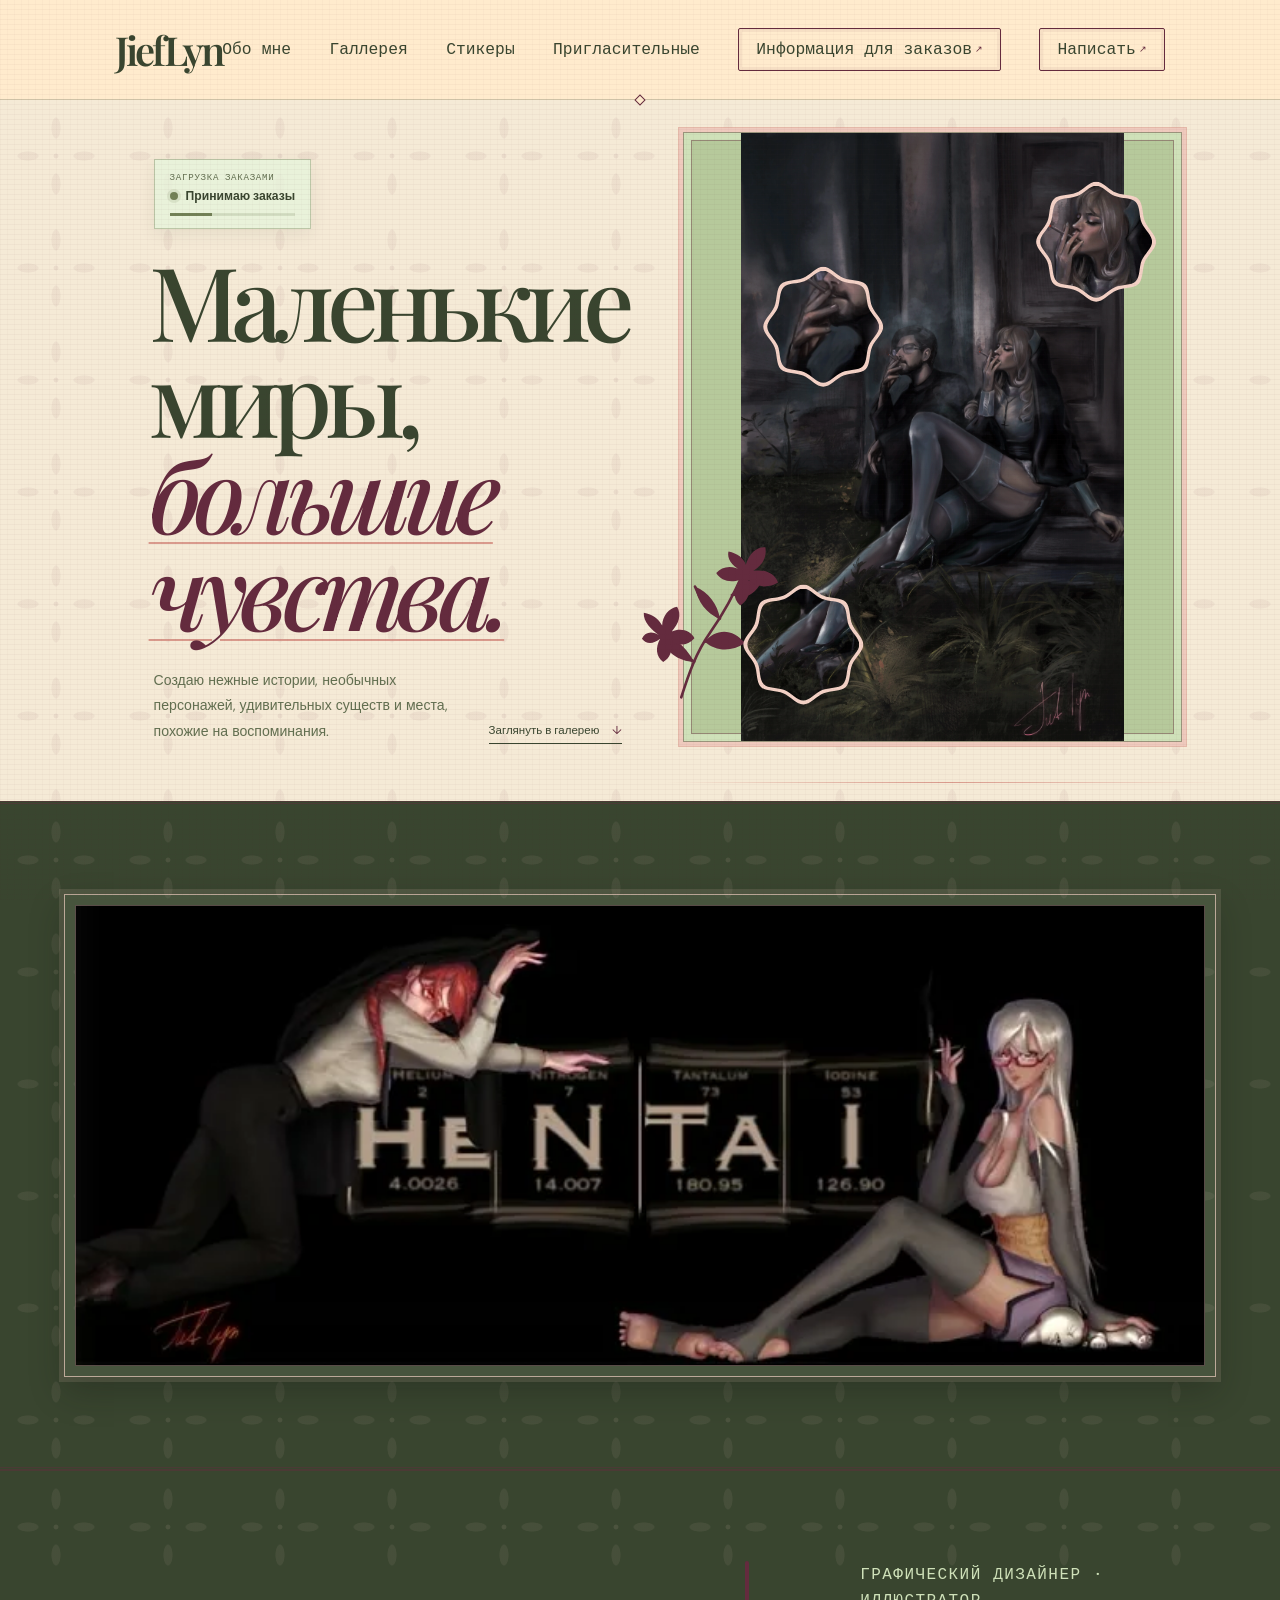
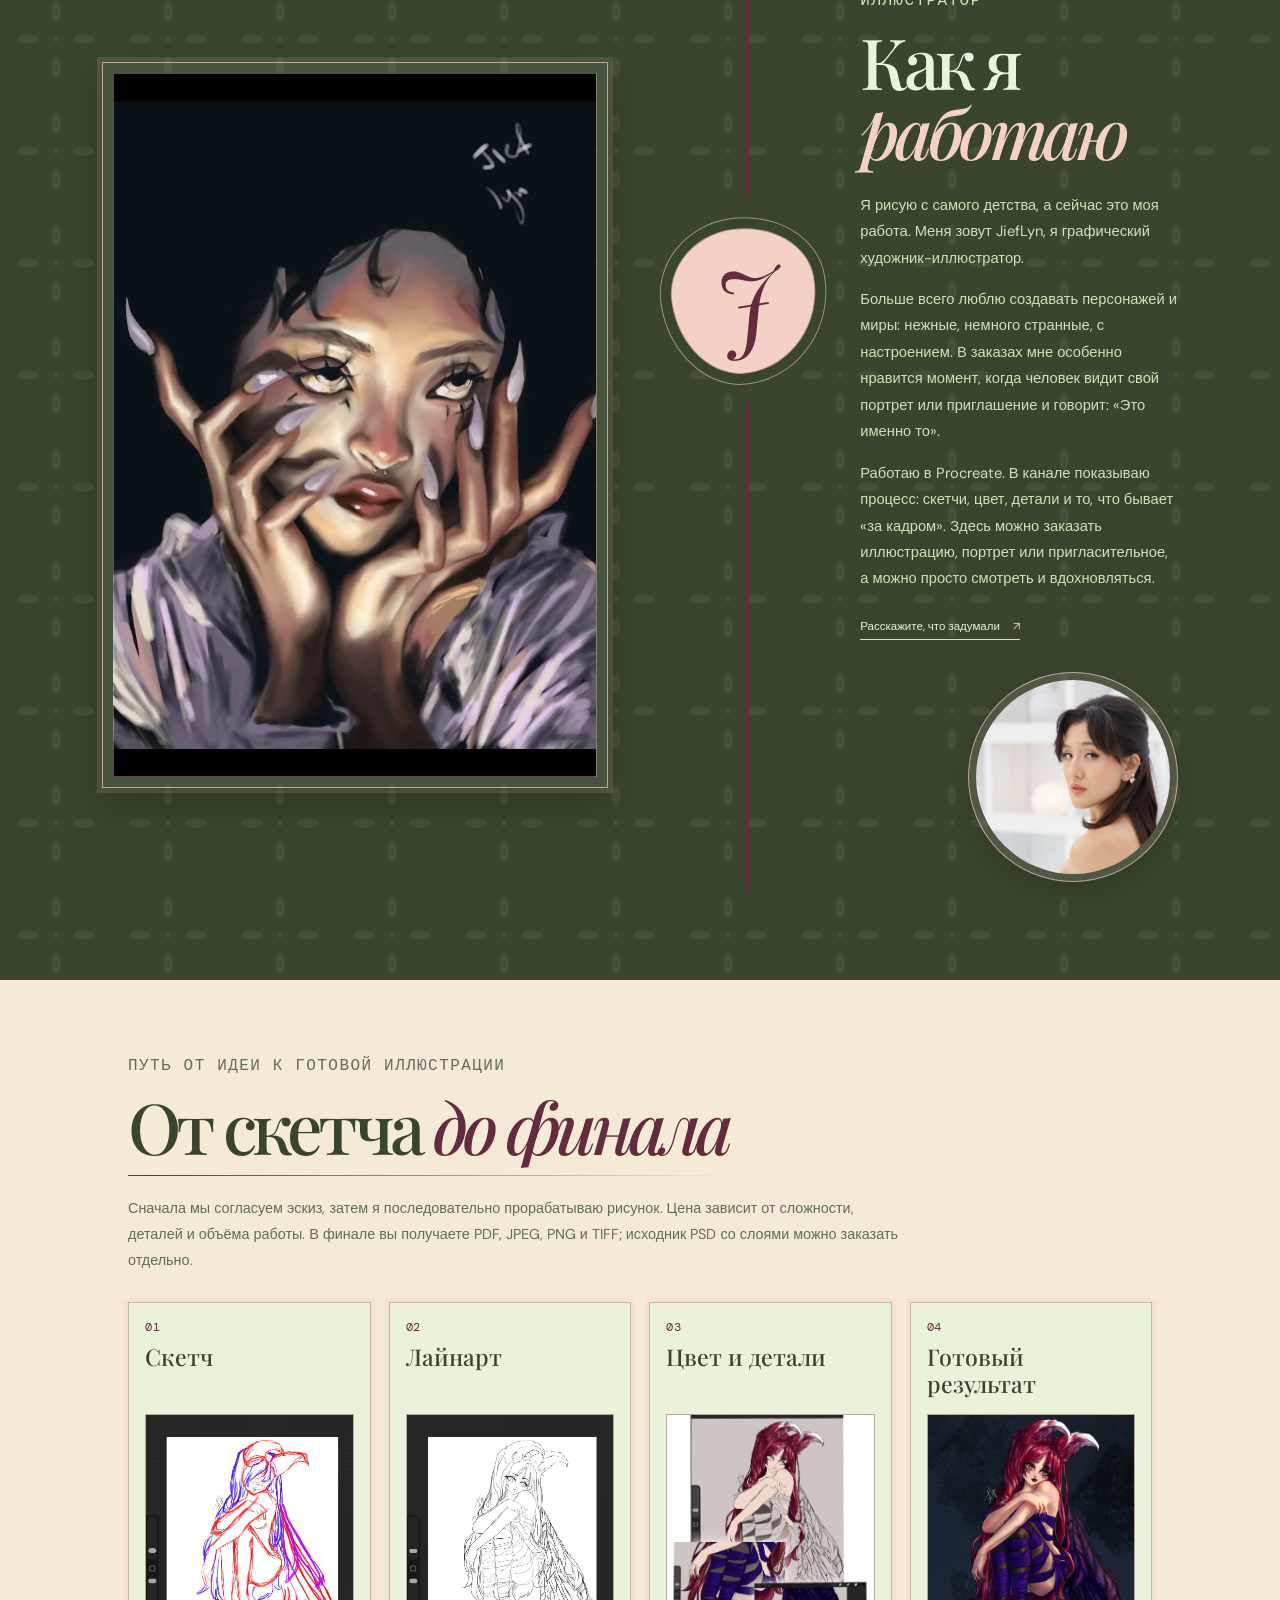
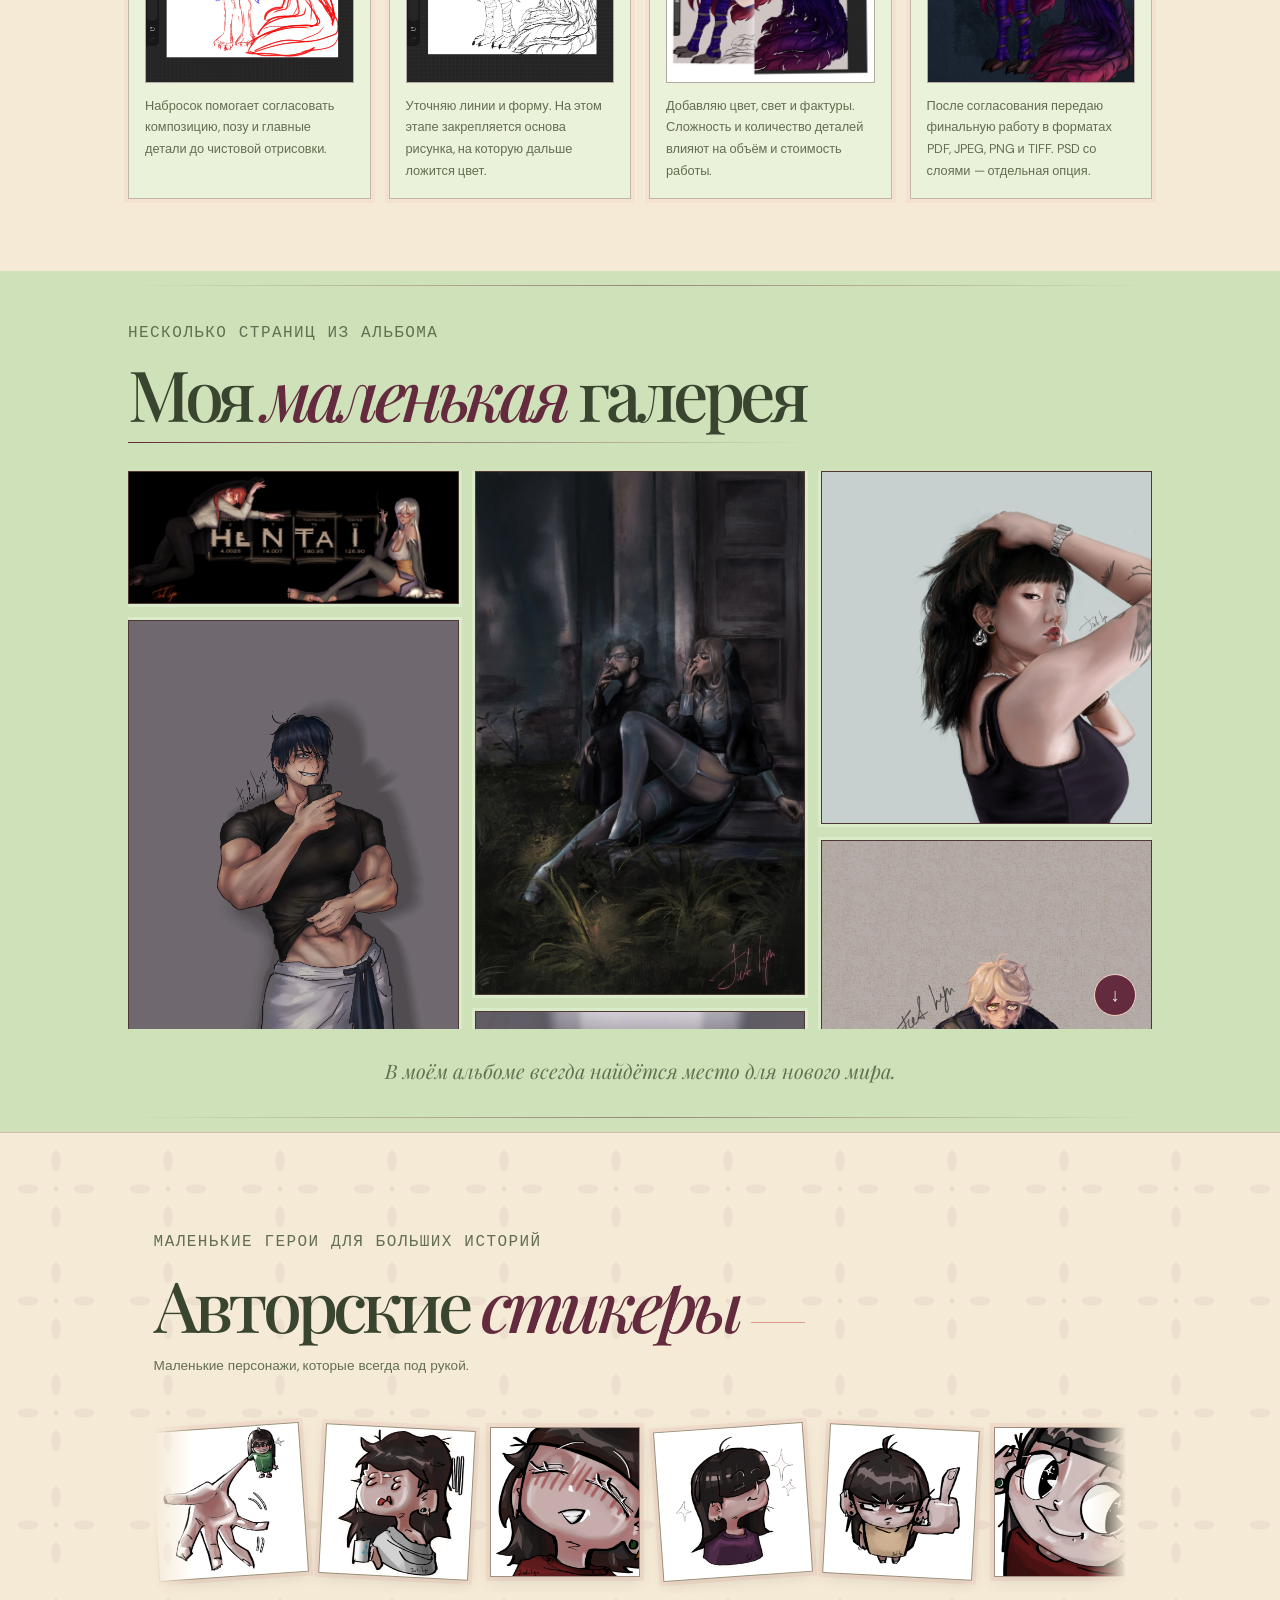
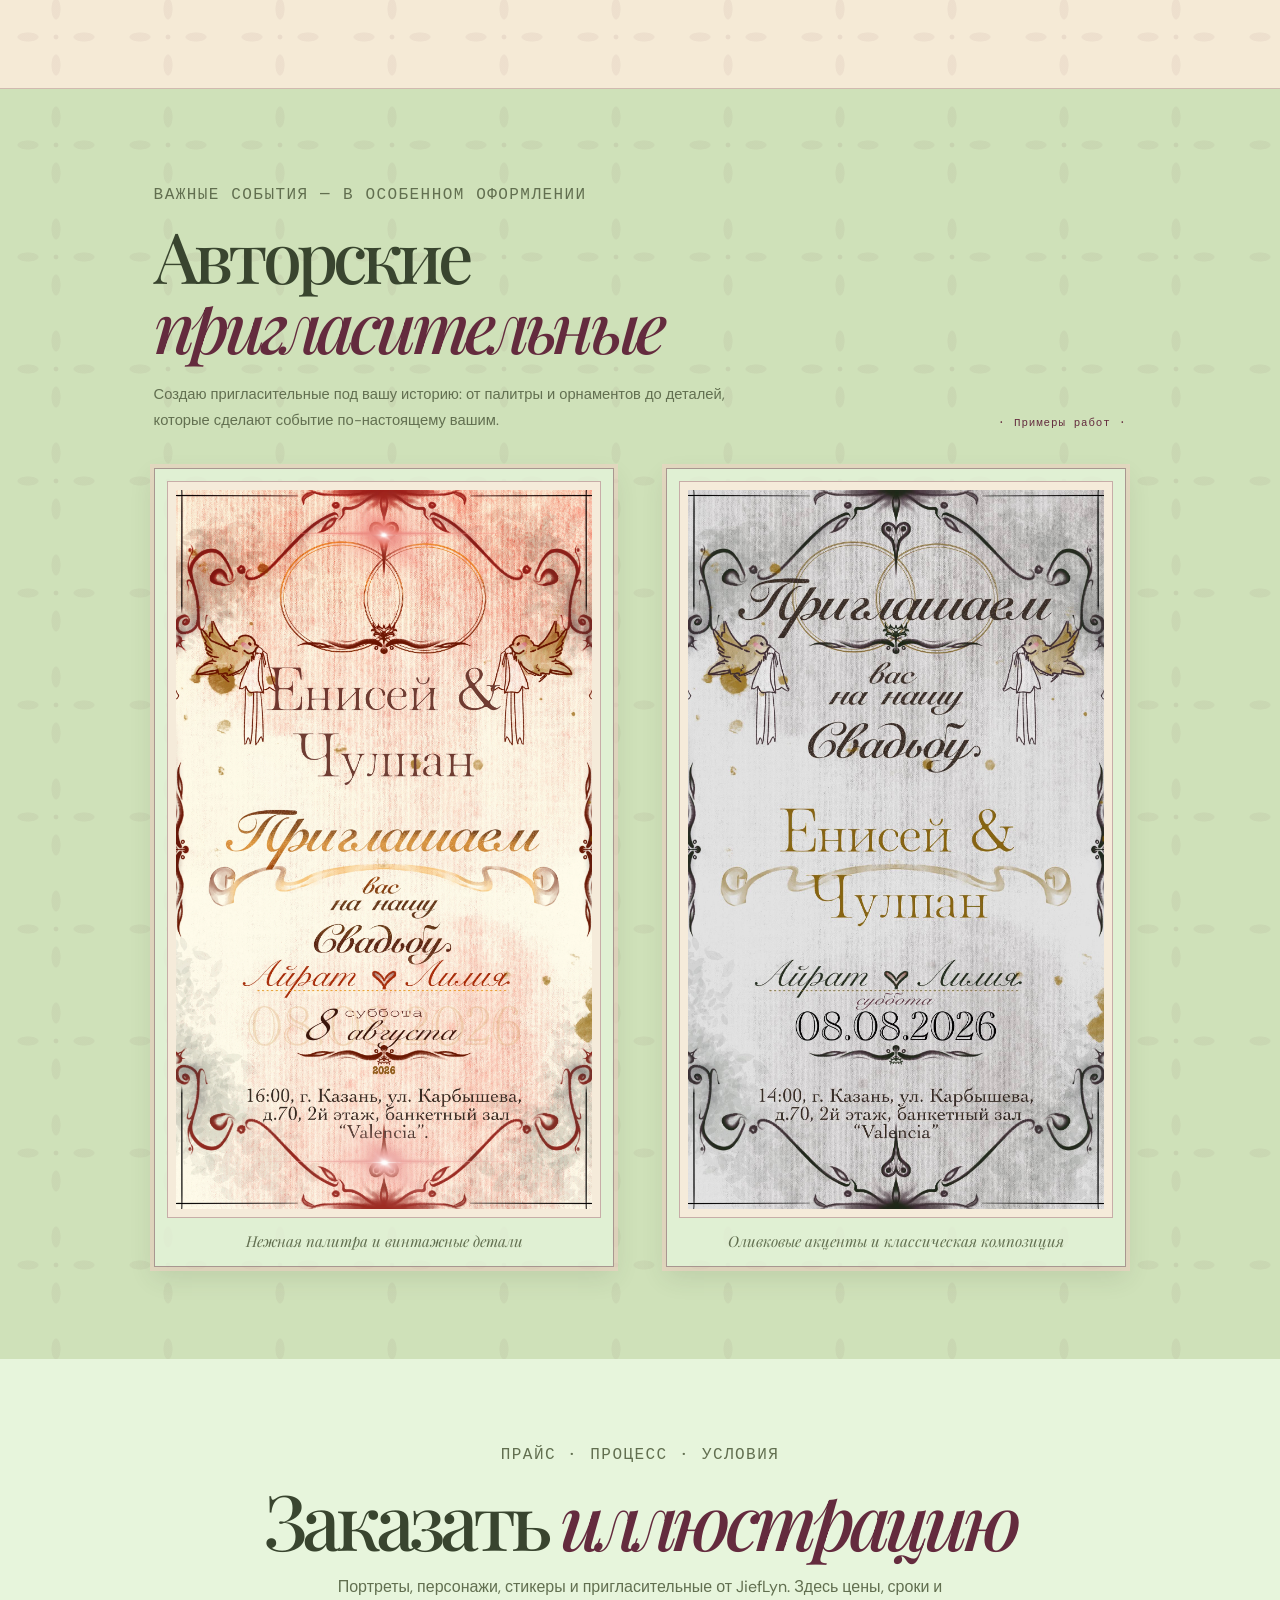
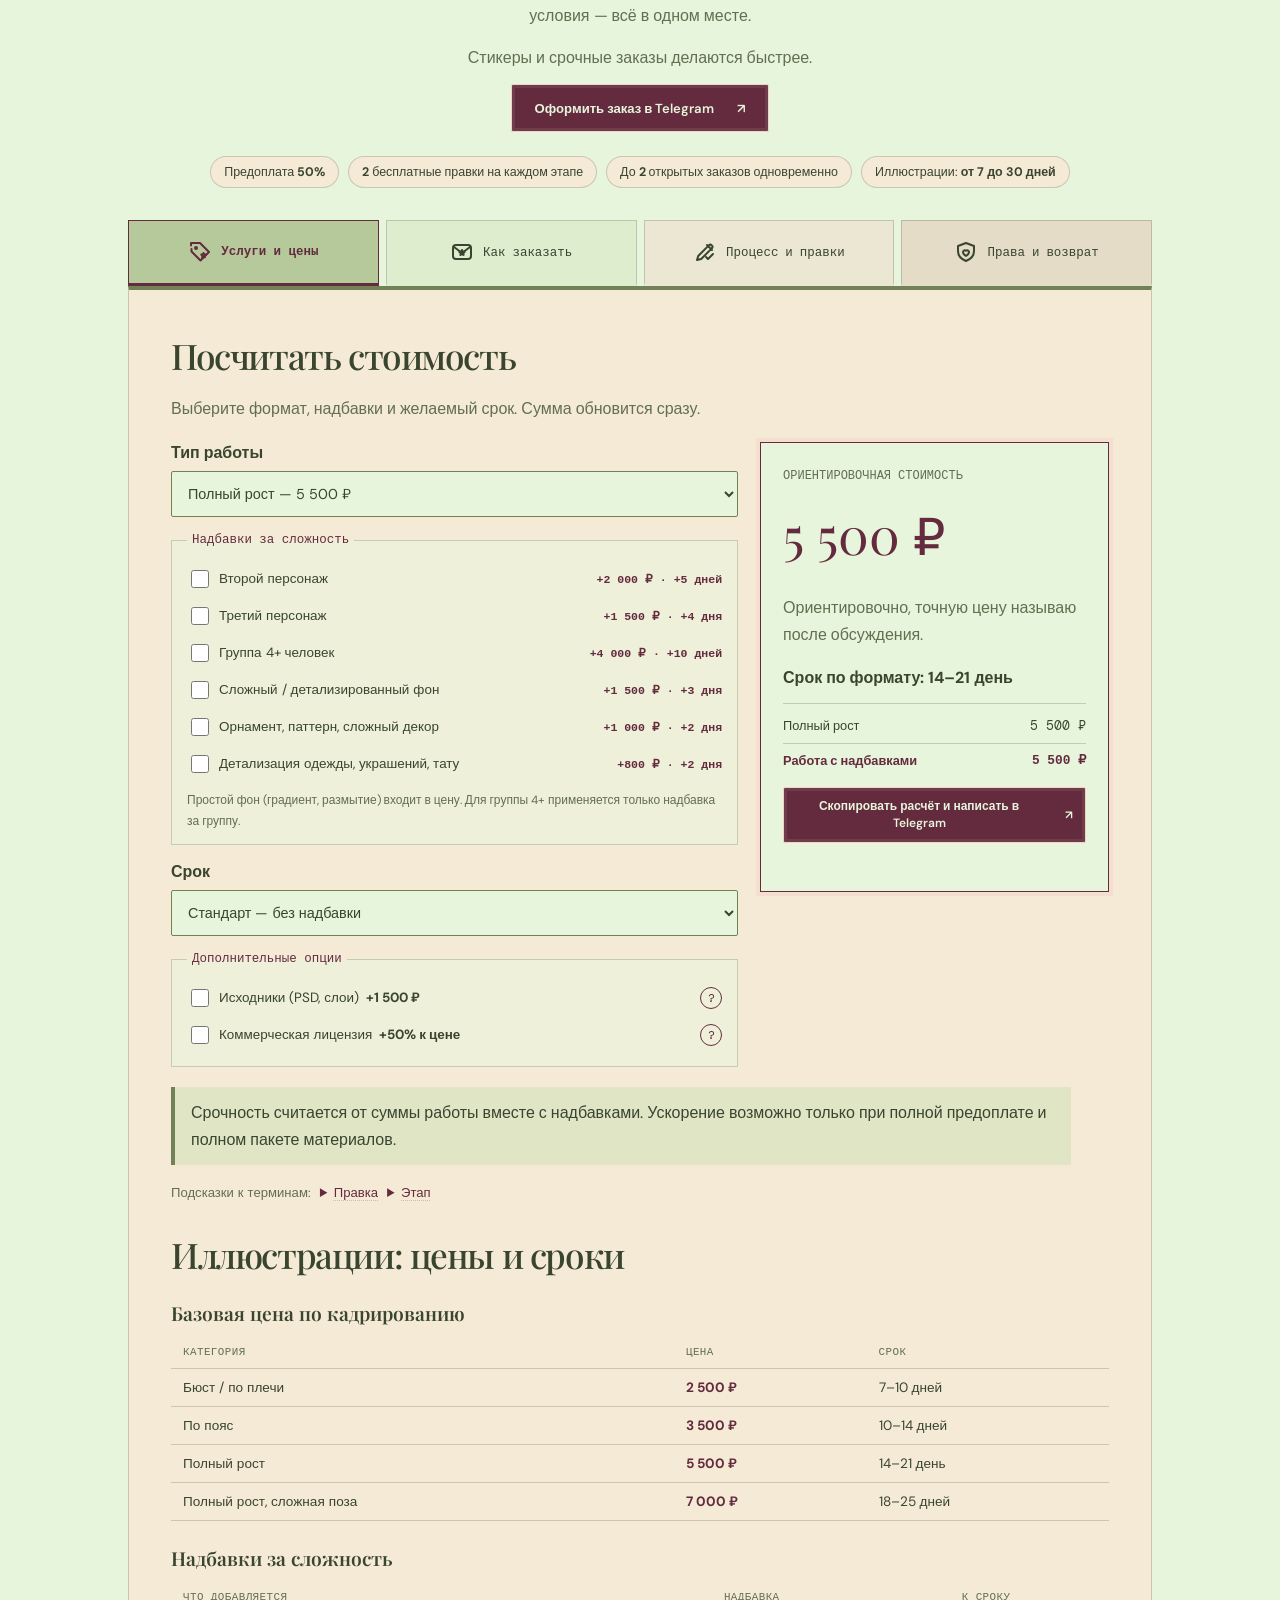
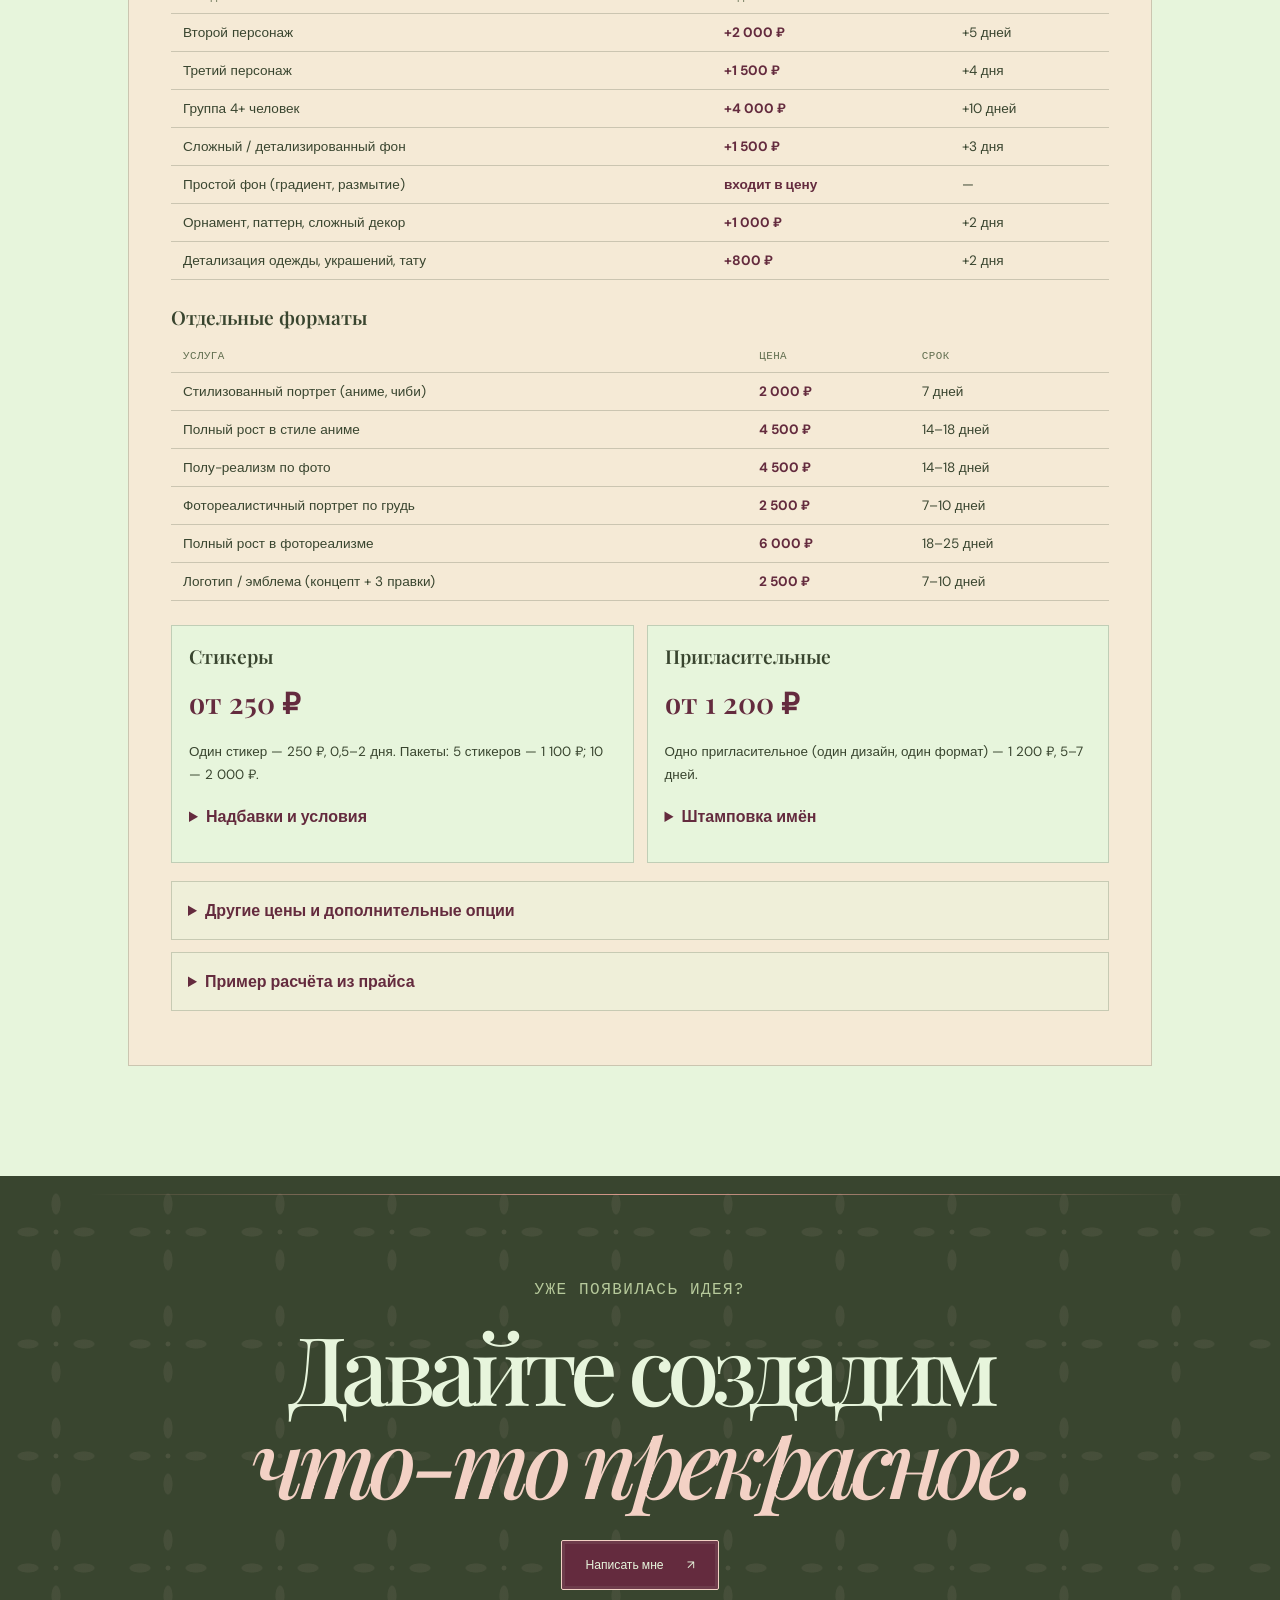
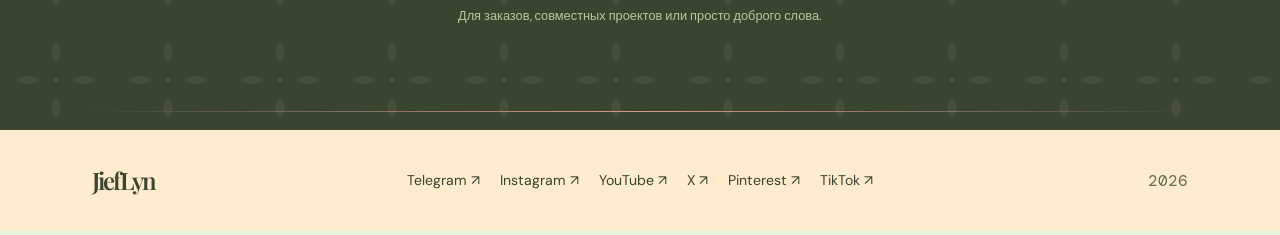
==== commit 9d5483cb: "Added status bar, photo, new features" ====
--- a/index.html
+++ b/index.html
@@ -24,11 +24,11 @@
   <header class="site-header">
     <a class="wordmark" href="#" aria-label="На главную — JiefLyn">JiefLyn</a>
     <nav class="main-nav" aria-label="Главная навигация">
-      <a href="#about">Обо мне <span>01</span></a>
-      <a href="#work">Работы <span>02</span></a>
-      <a href="#stickers">Стикеры <span>03</span></a>
-      <a href="#invitations">Пригласительные <span>04</span></a>
-      <a class="nav-contact jl-nav-order" href="#zakaz">Заказать <span aria-hidden="true">↗</span></a>
+      <a href="#about">Обо мне</a>
+      <a href="#work">Галлерея</a>
+      <a href="#stickers">Стикеры</a>
+      <a href="#invitations">Пригласительные</a>
+      <a class="nav-contact jl-nav-order" href="#zakaz">Информация для заказов <span aria-hidden="true">↗</span></a>
       <a class="nav-contact" href="#contact">Написать <span aria-hidden="true">↗</span></a>
     </nav>
   </header>
@@ -36,6 +36,12 @@
   <main>
     <section class="hero" aria-labelledby="hero-title">
       <div class="hero-copy">
+        <!-- При изменении загрузки обновите data-order-status и подпись статуса. -->
+        <div class="order-status" data-order-status="accepting" role="status" aria-label="Статус заказов">
+          <span class="order-status-label">Загрузка заказами</span>
+          <p class="order-status-value">Принимаю заказы</p>
+          <span class="order-status-track" aria-hidden="true"><span></span></span>
+        </div>
         <h1 id="hero-title">Маленькие миры,<br><em>большие чувства.</em></h1>
         <div class="hero-bottom">
           <p class="hero-description">Создаю нежные истории, необычных персонажей, удивительных существ и места, похожие на воспоминания.</p>
@@ -71,10 +77,18 @@
       </div>
     </section>
 
+    <section class="about-section speedpaint-section" aria-label="Второй спидпейнт">
+      <div class="about-speedpaint">
+        <div class="speedpaint-preview speedpaint-preview--wide">
+          <video data-src="images/speedpaint/speedpaint2.MP4" poster="/images/webp/speedpaint/speedpaint2-poster.webp" muted autoplay loop playsinline preload="none" aria-hidden="true"></video>
+        </div>
+      </div>
+    </section>
+
     <section class="about-section" id="about" aria-labelledby="about-title">
       <div class="about-speedpaint">
         <div class="speedpaint-preview">
-          <video src="images/speedpaint/speedpaint.mp4" poster="/images/webp/speedpaint/speedpaint-poster.webp" muted autoplay loop playsinline preload="metadata" aria-hidden="true"></video>
+          <video data-src="images/speedpaint/speedpaint.mp4" poster="/images/webp/speedpaint/speedpaint-poster.webp" muted autoplay loop playsinline preload="none" aria-hidden="true"></video>
         </div>
       </div>
       <div class="about-details">
@@ -87,8 +101,66 @@
           <p>Работаю в Procreate. В канале показываю процесс: скетчи, цвет, детали и то, что бывает «за кадром». Здесь можно заказать иллюстрацию, портрет или пригласительное, а можно просто смотреть и вдохновляться.</p>
           <a class="text-link" href="#contact">Расскажите, что задумали <span aria-hidden="true">↗</span></a>
         </div>
-        <div class="about-aside"><span>Сейчас</span><p>Возьму несколько<br>новых заказов</p><span class="availability"><i></i> Открыта для проектов</span></div>
-      </div>
+        <figure class="about-aside">
+          <img src="images/photo/-2147483648_-220201.jpg" alt="Портрет иллюстратора JiefLyn" width="852" height="907" loading="lazy">
+        </figure>
+      </div>
+    </section>
+
+    <section class="process-section" aria-labelledby="process-title">
+      <div class="section-heading">
+        <div>
+          <p class="eyebrow">Путь от идеи к готовой иллюстрации</p>
+          <h2 id="process-title">От скетча <em>до финала</em></h2>
+        </div>
+      </div>
+      <p class="process-intro">Сначала мы согласуем эскиз, затем я последовательно прорабатываю рисунок. Цена зависит от сложности, деталей и объёма работы. В финале вы получаете PDF, JPEG, PNG и TIFF; исходник PSD со слоями можно заказать отдельно.</p>
+      <ol class="process-steps">
+        <li class="process-step">
+          <p class="process-step-number">01</p>
+          <h3>Скетч</h3>
+          <button class="image-open process-image" type="button" aria-label="Увеличить этап 1: скетч">
+            <picture>
+              <source type="image/webp" srcset="/images/webp/process/1.webp">
+              <img src="images/process/1.jpg" alt="Первичный цветной скетч персонажа с длинными волосами и хвостом" width="1640" height="2360" loading="lazy">
+            </picture>
+          </button>
+          <p class="process-step-copy">Набросок помогает согласовать композицию, позу и главные детали до чистовой отрисовки.</p>
+        </li>
+        <li class="process-step">
+          <p class="process-step-number">02</p>
+          <h3>Лайнарт</h3>
+          <button class="image-open process-image" type="button" aria-label="Увеличить этап 2: лайнарт">
+            <picture>
+              <source type="image/webp" srcset="/images/webp/process/2.webp">
+              <img src="images/process/2.jpg" alt="Чистый контурный рисунок персонажа после скетча" width="1640" height="2360" loading="lazy">
+            </picture>
+          </button>
+          <p class="process-step-copy">Уточняю линии и форму. На этом этапе закрепляется основа рисунка, на которую дальше ложится цвет.</p>
+        </li>
+        <li class="process-step">
+          <p class="process-step-number">03</p>
+          <h3>Цвет и детали</h3>
+          <button class="image-open process-image" type="button" aria-label="Увеличить этап 3: цвет и детали">
+            <picture>
+              <source type="image/webp" srcset="/images/webp/process/3.webp">
+              <img src="images/process/3.jpg" alt="Персонаж в цвете и процессе проработки отдельных деталей" width="878" height="1280" loading="lazy">
+            </picture>
+          </button>
+          <p class="process-step-copy">Добавляю цвет, свет и фактуры. Сложность и количество деталей влияют на объём и стоимость работы.</p>
+        </li>
+        <li class="process-step">
+          <p class="process-step-number">04</p>
+          <h3>Готовый результат</h3>
+          <button class="image-open process-image" type="button" aria-label="Увеличить этап 4: готовый результат">
+            <picture>
+              <source type="image/webp" srcset="/images/webp/process/4.webp">
+              <img src="images/process/4.jpg" alt="Готовая детализированная иллюстрация персонажа в бордовых и фиолетовых тонах" width="1989" height="2560" loading="lazy">
+            </picture>
+          </button>
+          <p class="process-step-copy">После согласования передаю финальную работу в форматах PDF, JPEG, PNG и TIFF. PSD со слоями — отдельная опция.</p>
+        </li>
+      </ol>
     </section>
 
     <section class="work-section" id="work" aria-labelledby="work-title">
@@ -629,7 +701,8 @@
               <p class="jl-deadline" id="jl-deadline" aria-live="polite">Срок по формату: 14–21 день</p>
               <div class="jl-breakdown" id="jl-breakdown"><div class="jl-breakdown-row"><span>Полный рост</span><span>5 500 ₽</span></div></div>
               <button class="contact-button jl-copy-calc" id="jl-copy-calc" type="button">Скопировать расчёт и написать в Telegram <span aria-hidden="true">↗</span></button>
-              <p class="jl-status" id="jl-calc-status" role="status" aria-live="polite"></p>
+              <p class="jl-status jl-copy-notice" id="jl-calc-status" role="status" aria-live="polite"></p>
+              <textarea class="jl-calc-fallback" id="jl-calc-fallback" aria-label="Текст расчёта для ручного копирования" readonly hidden></textarea>
             </div>
           </div>
           <p class="jl-note">Срочность считается от суммы работы вместе с надбавками. Ускорение возможно только при полной предоплате и полном пакете материалов.</p>
--- a/css/styles.css
+++ b/css/styles.css
@@ -212,6 +212,79 @@
   padding: 20px 0 14px;
 }
 
+.order-status {
+  --order-status-color: var(--olive);
+  width: fit-content;
+  max-width: 100%;
+  margin-bottom: -12px;
+  padding: 11px 15px 12px;
+  border: 1px solid rgba(114, 129, 86, 0.38);
+  background: rgba(231, 245, 220, 0.76);
+  box-shadow: 0 5px 16px rgba(57, 69, 47, 0.08);
+}
+
+.order-status[data-order-status="few-places"] {
+  --order-status-color: var(--rose);
+}
+
+.order-status[data-order-status="full"] {
+  --order-status-color: var(--burgundy);
+}
+
+.order-status-label {
+  display: block;
+  color: var(--muted);
+  font-family: var(--mono);
+  font-size: 0.57rem;
+  letter-spacing: 0.08em;
+  line-height: 1.4;
+  text-transform: uppercase;
+}
+
+.order-status-value {
+  margin: 4px 0 0;
+  display: flex;
+  align-items: center;
+  gap: 8px;
+  color: var(--ink);
+  font-size: 0.76rem;
+  font-weight: 600;
+}
+
+.order-status-value::before {
+  width: 8px;
+  height: 8px;
+  flex: 0 0 8px;
+  border-radius: 50%;
+  background: var(--order-status-color);
+  box-shadow: 0 0 0 3px rgba(114, 129, 86, 0.14);
+  content: "";
+}
+
+.order-status-track {
+  height: 3px;
+  margin-top: 9px;
+  display: block;
+  overflow: hidden;
+  background: rgba(114, 129, 86, 0.18);
+}
+
+.order-status-track > span {
+  width: 34%;
+  height: 100%;
+  display: block;
+  background: var(--order-status-color);
+  transition: width 180ms ease, background-color 180ms ease;
+}
+
+.order-status[data-order-status="few-places"] .order-status-track > span {
+  width: 68%;
+}
+
+.order-status[data-order-status="full"] .order-status-track > span {
+  width: 100%;
+}
+
 .eyebrow {
   margin: 0;
   color: var(--muted);
@@ -958,33 +1031,23 @@
 .about-aside {
   grid-column: 2;
   align-self: end;
+  width: min(100%, 210px);
   margin: 32px 0 7px;
-  padding-left: 20px;
-  border-left: 1px solid var(--rose);
-}
-
-.about-aside > span:first-child {
-  color: var(--paper-deep);
-  font-family: var(--mono);
-  font-size: 0.58rem;
-  letter-spacing: 0.08em;
-  text-transform: uppercase;
-}
-
-.about-aside p {
-  margin: 12px 0 17px;
-  color: var(--paper);
-  font-family: var(--serif);
-  font-size: 1.12rem;
-  line-height: 1.4;
-}
-
-.availability {
-  display: inline-flex;
-  align-items: center;
-  gap: 7px;
-  color: var(--paper-deep);
-  font-size: 0.62rem;
+  justify-self: end;
+  padding: 7px;
+  border: 1px solid rgba(243, 209, 197, 0.66);
+  border-radius: 50%;
+  background: rgba(243, 209, 197, 0.13);
+  box-shadow: 0 10px 24px rgba(19, 24, 17, 0.2);
+}
+
+.about-aside img {
+  width: 100%;
+  height: auto;
+  aspect-ratio: 1;
+  display: block;
+  border-radius: 50%;
+  object-fit: cover;
 }
 
 .about-copy .text-link {
@@ -994,13 +1057,6 @@
 
 .about-copy .text-link span {
   color: var(--blush);
-}
-
-.availability i {
-  width: 7px;
-  height: 7px;
-  border-radius: 50%;
-  background: var(--rose);
 }
 
 .contact-section {
@@ -1334,7 +1390,7 @@
   }
 
   .about-aside {
-    justify-self: start;
+    justify-self: end;
   }
 
   .site-footer {
@@ -1547,7 +1603,9 @@
 
   .about-aside {
     grid-column: 1;
-    margin: 32px 0 0;
+    width: min(100%, 128px);
+    margin: 12px 0 0;
+    justify-self: end;
   }
 
   .contact-section {
@@ -2004,6 +2062,36 @@
   font-size: 0.8rem;
 }
 
+.jl-calc-fallback {
+  width: 100%;
+  min-height: 130px;
+  margin-top: 8px;
+  padding: 10px;
+  border: 1px solid var(--burgundy);
+  background: var(--paper);
+  color: var(--ink);
+  font: 0.78rem/1.5 var(--mono);
+}
+
+.jl-calc-fallback[hidden] {
+  display: none;
+}
+
+.jl-copy-notice:not(:empty) {
+  margin-top: 12px;
+  padding: 11px 13px;
+  border: 1px solid var(--olive);
+  border-left: 4px solid var(--olive);
+  background: var(--paper-deep);
+  color: var(--ink);
+  font-weight: 600;
+}
+
+.jl-copy-notice[data-state="error"] {
+  border-color: var(--burgundy);
+  background: var(--blush);
+}
+
 .jl-note {
   margin: 19px 0;
   padding: 12px 16px;
@@ -2614,6 +2702,11 @@
     right: 13px;
     bottom: 72px;
   }
+
+  body.jl-contact-visible .jl-mobile-cta,
+  body.jl-contact-visible .jl-top {
+    display: none;
+  }
 }
 
 @media (max-width: 380px) {
@@ -2722,3 +2815,143 @@
     transform: none;
   }
 }
+
+.speedpaint-section {
+  min-height: 0;
+  padding-right: 5%;
+  padding-left: 5%;
+  grid-template-columns: minmax(0, 1fr);
+  justify-items: center;
+  border-top-width: 3px;
+  border-bottom-width: 3px;
+}
+
+.speedpaint-section .about-speedpaint {
+  width: min(100%, 1280px);
+}
+
+.speedpaint-preview--wide {
+  aspect-ratio: 720 / 302;
+}
+
+.process-section {
+  padding: 72px 10%;
+  background: var(--warm-paper);
+}
+
+.process-section .section-heading {
+  margin-bottom: 20px;
+}
+
+.process-intro {
+  max-width: 780px;
+  margin: 0 0 28px;
+  color: var(--muted);
+  font-size: 0.9rem;
+  line-height: 1.8;
+}
+
+.process-steps {
+  margin: 0;
+  padding: 0;
+  display: grid;
+  grid-template-columns: repeat(4, minmax(0, 1fr));
+  gap: 18px;
+  list-style: none;
+}
+
+.process-step {
+  min-width: 0;
+  padding: 16px;
+  border: 1px solid rgba(100, 43, 62, 0.3);
+  background: rgba(231, 245, 220, 0.72);
+  box-shadow: 0 0 0 4px rgba(243, 209, 197, 0.36);
+}
+
+.process-step-number {
+  margin: 0 0 8px;
+  color: var(--burgundy);
+  font-family: var(--mono);
+  font-size: 0.75rem;
+  letter-spacing: 0.08em;
+}
+
+.process-step h3 {
+  min-height: 2.5em;
+  margin: 0;
+  font-family: var(--serif);
+  font-size: clamp(1.2rem, 1.8vw, 1.55rem);
+  font-weight: 500;
+  line-height: 1.2;
+}
+
+.process-image {
+  width: 100%;
+  aspect-ratio: 1989 / 2560;
+  margin: 14px 0 12px;
+  overflow: hidden;
+  border: 1px solid rgba(100, 43, 62, 0.38);
+  background: var(--paper);
+}
+
+.process-image picture {
+  width: 100%;
+  height: 100%;
+}
+
+.process-image img {
+  width: 100%;
+  height: 100%;
+  display: block;
+  object-fit: cover;
+}
+
+.process-image:focus-visible {
+  outline: 3px solid var(--burgundy);
+  outline-offset: 3px;
+}
+
+.process-step-copy {
+  margin: 0;
+  color: var(--muted);
+  font-size: 0.8rem;
+  line-height: 1.7;
+}
+
+@media (max-width: 900px) {
+  .process-section {
+    padding-right: 8%;
+    padding-left: 8%;
+  }
+
+  .process-steps {
+    grid-template-columns: repeat(2, minmax(0, 1fr));
+  }
+}
+
+@media (max-width: 600px) {
+  .speedpaint-section {
+    padding: 76px 5%;
+  }
+
+  .speedpaint-section .about-speedpaint {
+    width: 100%;
+  }
+
+  .process-section {
+    padding: 72px 8%;
+  }
+
+  .process-steps {
+    grid-template-columns: 1fr;
+    gap: 16px;
+  }
+
+  .process-step h3 {
+    min-height: 0;
+  }
+
+  .process-step-copy {
+    font-size: 0.82rem;
+  }
+}
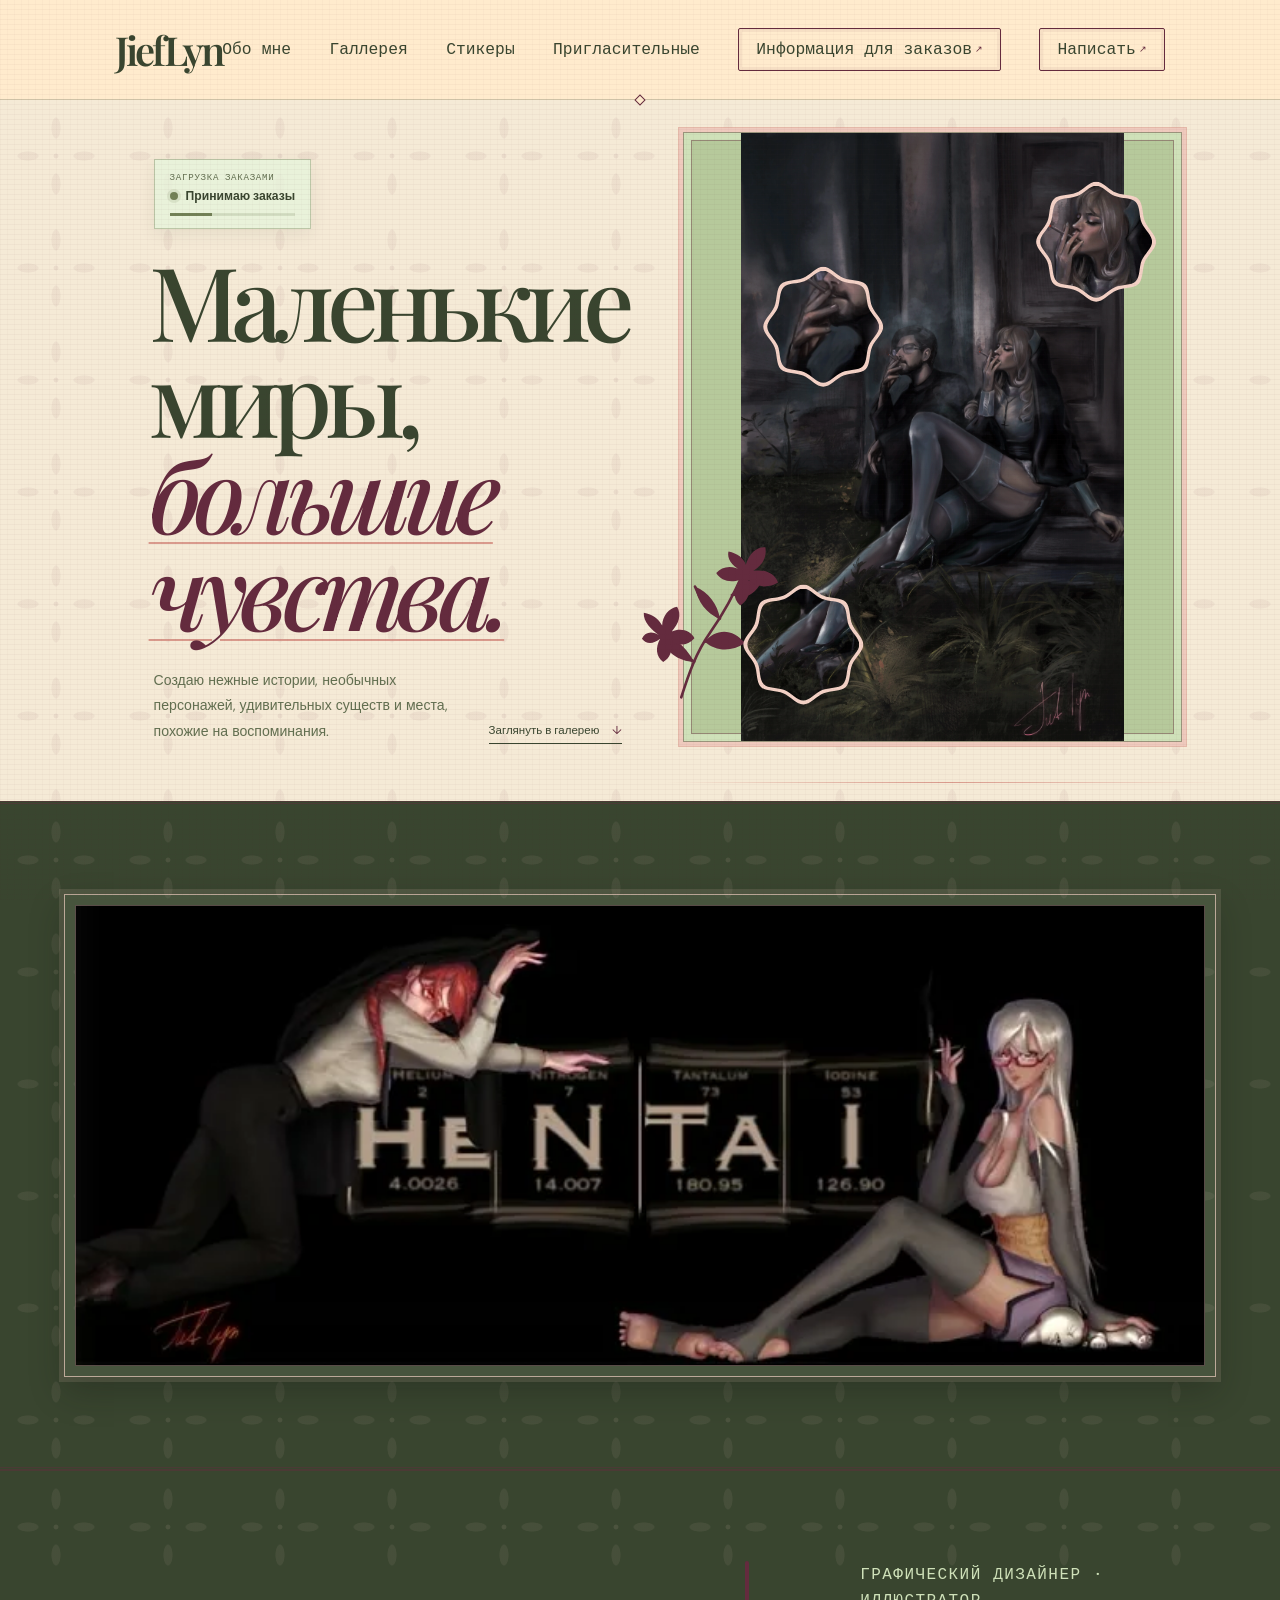
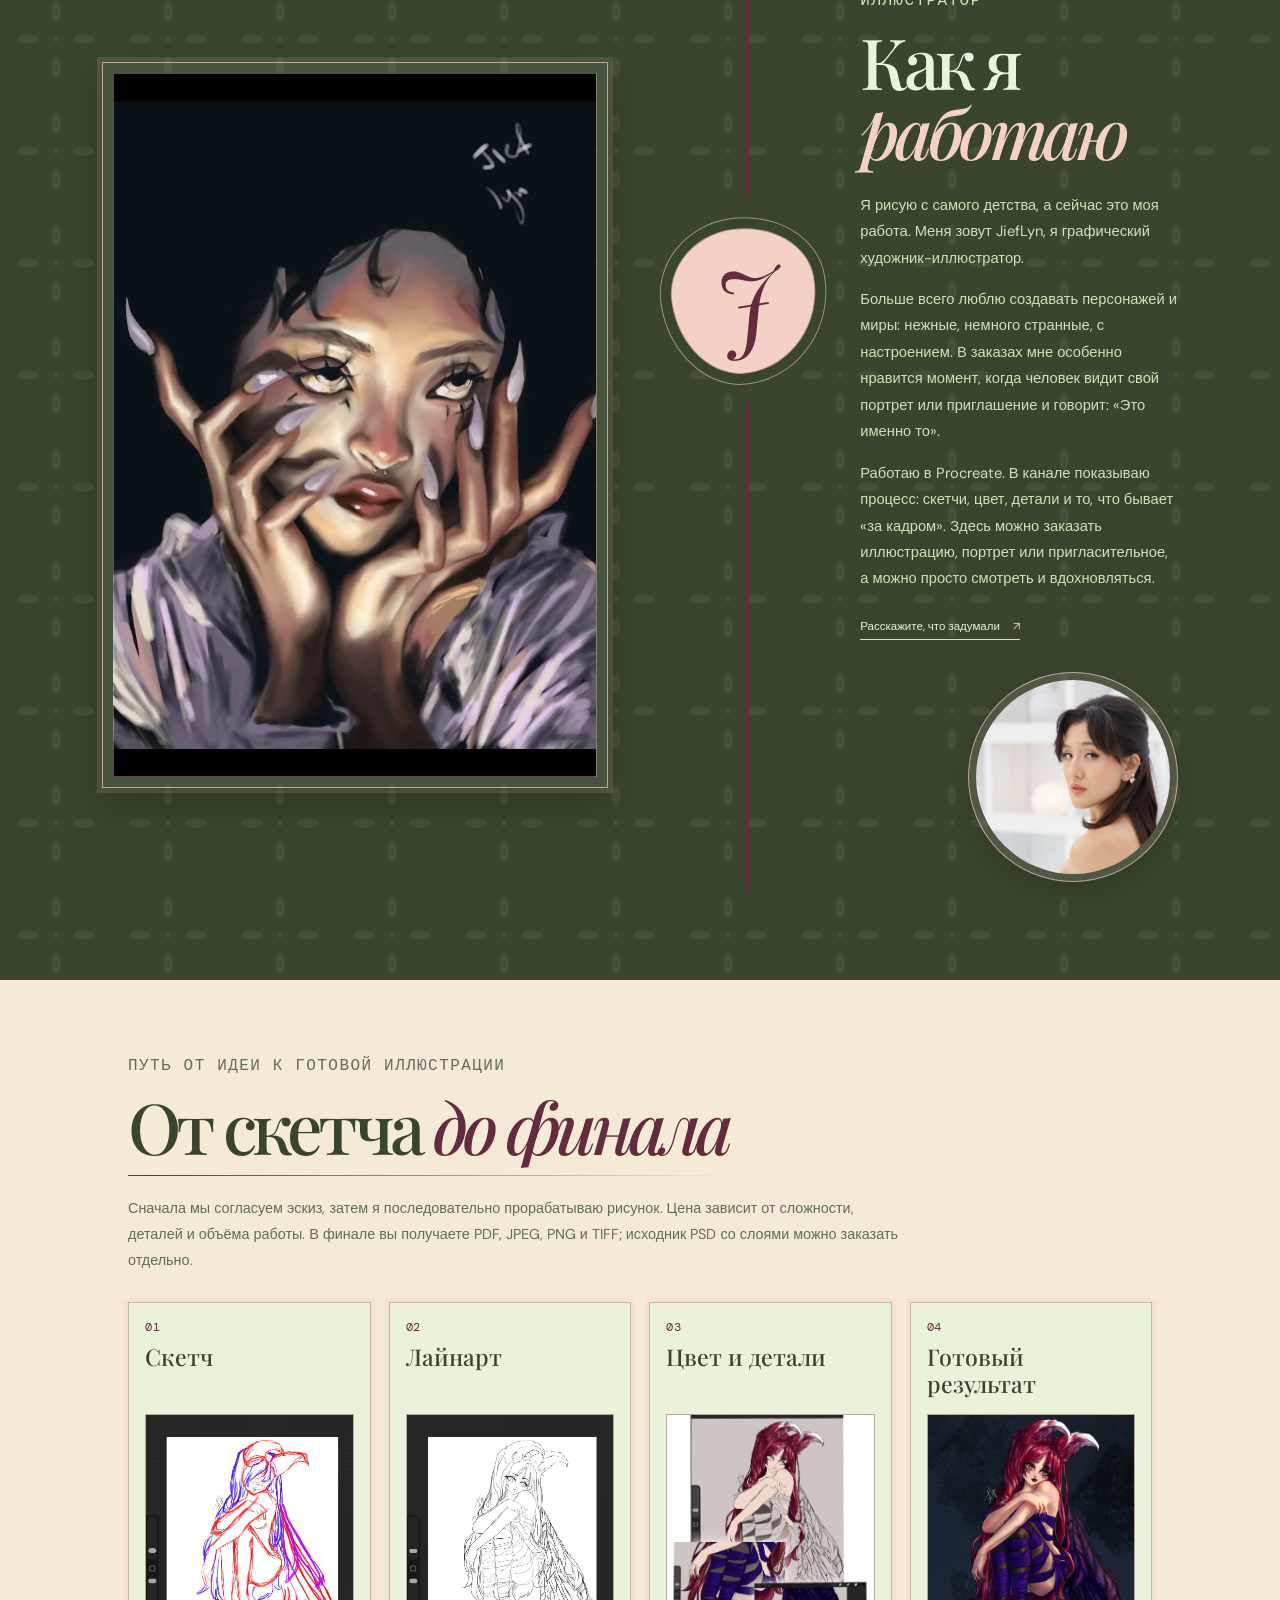
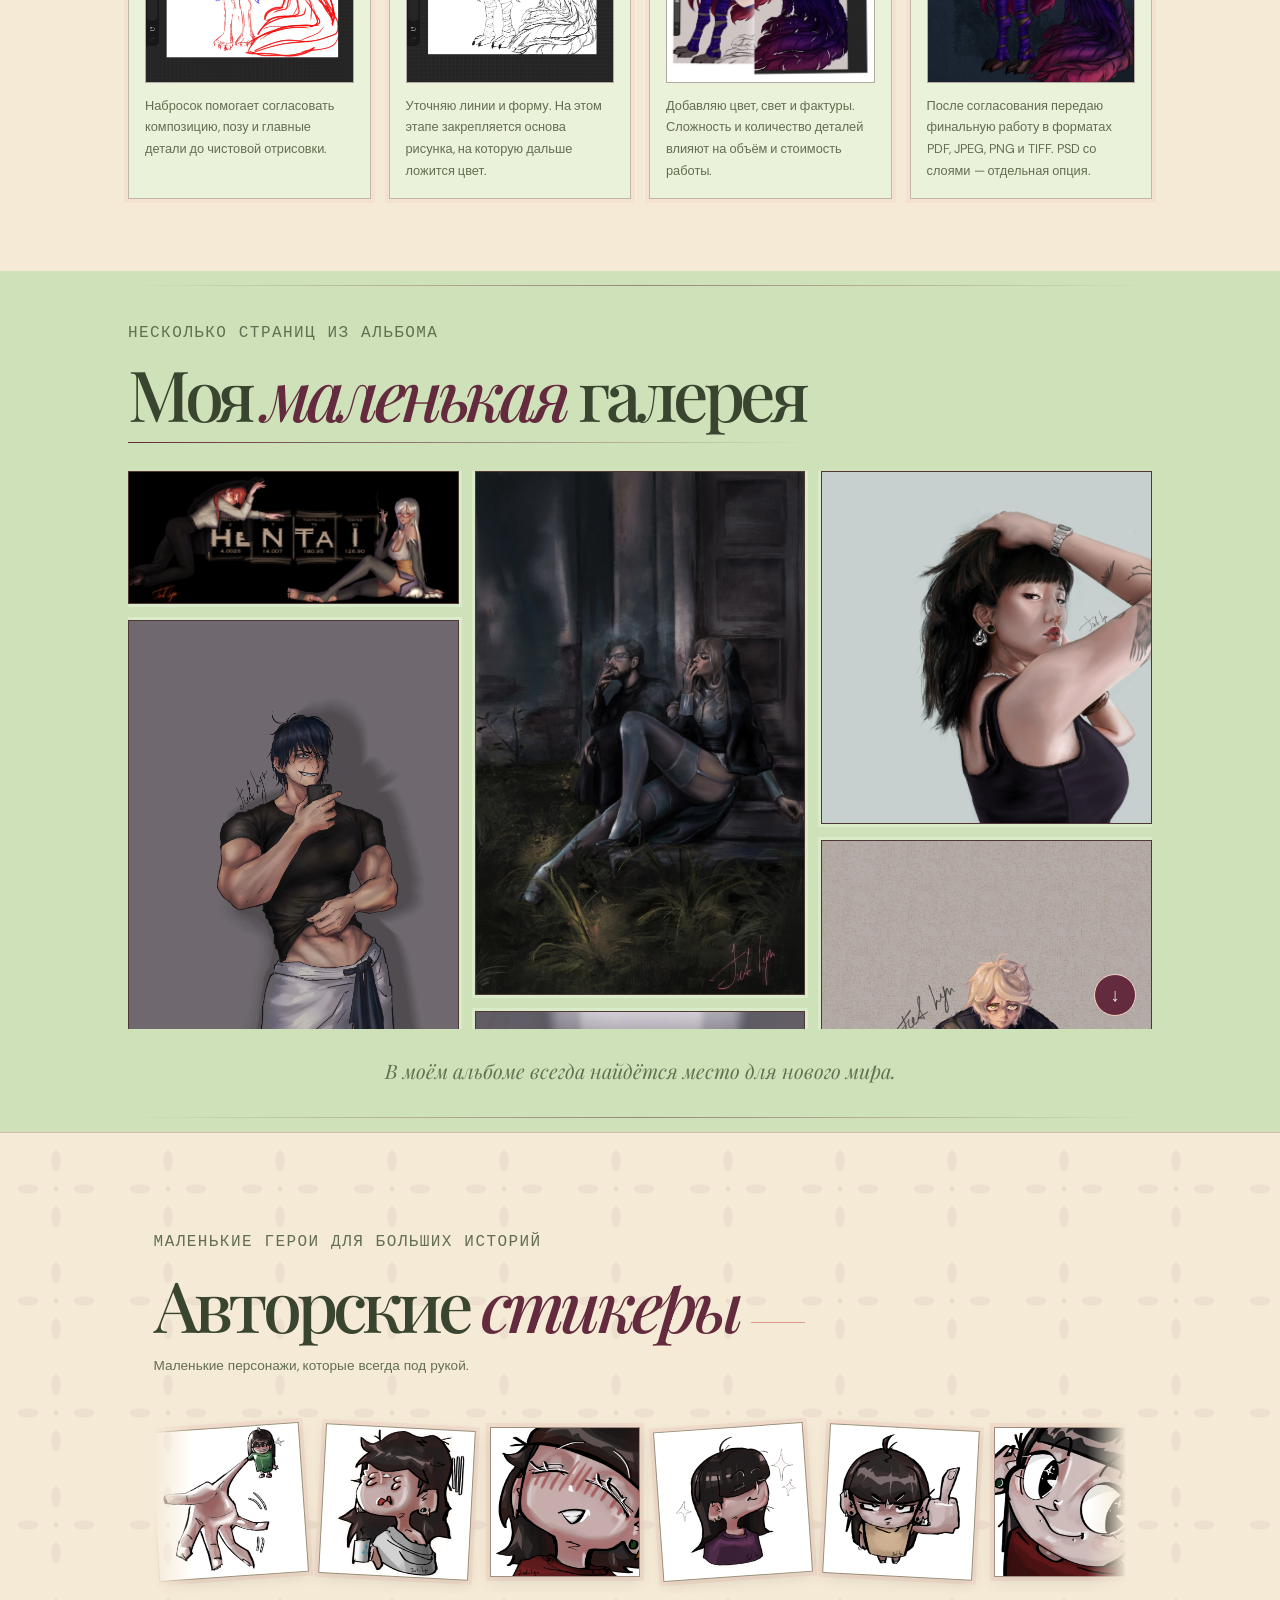
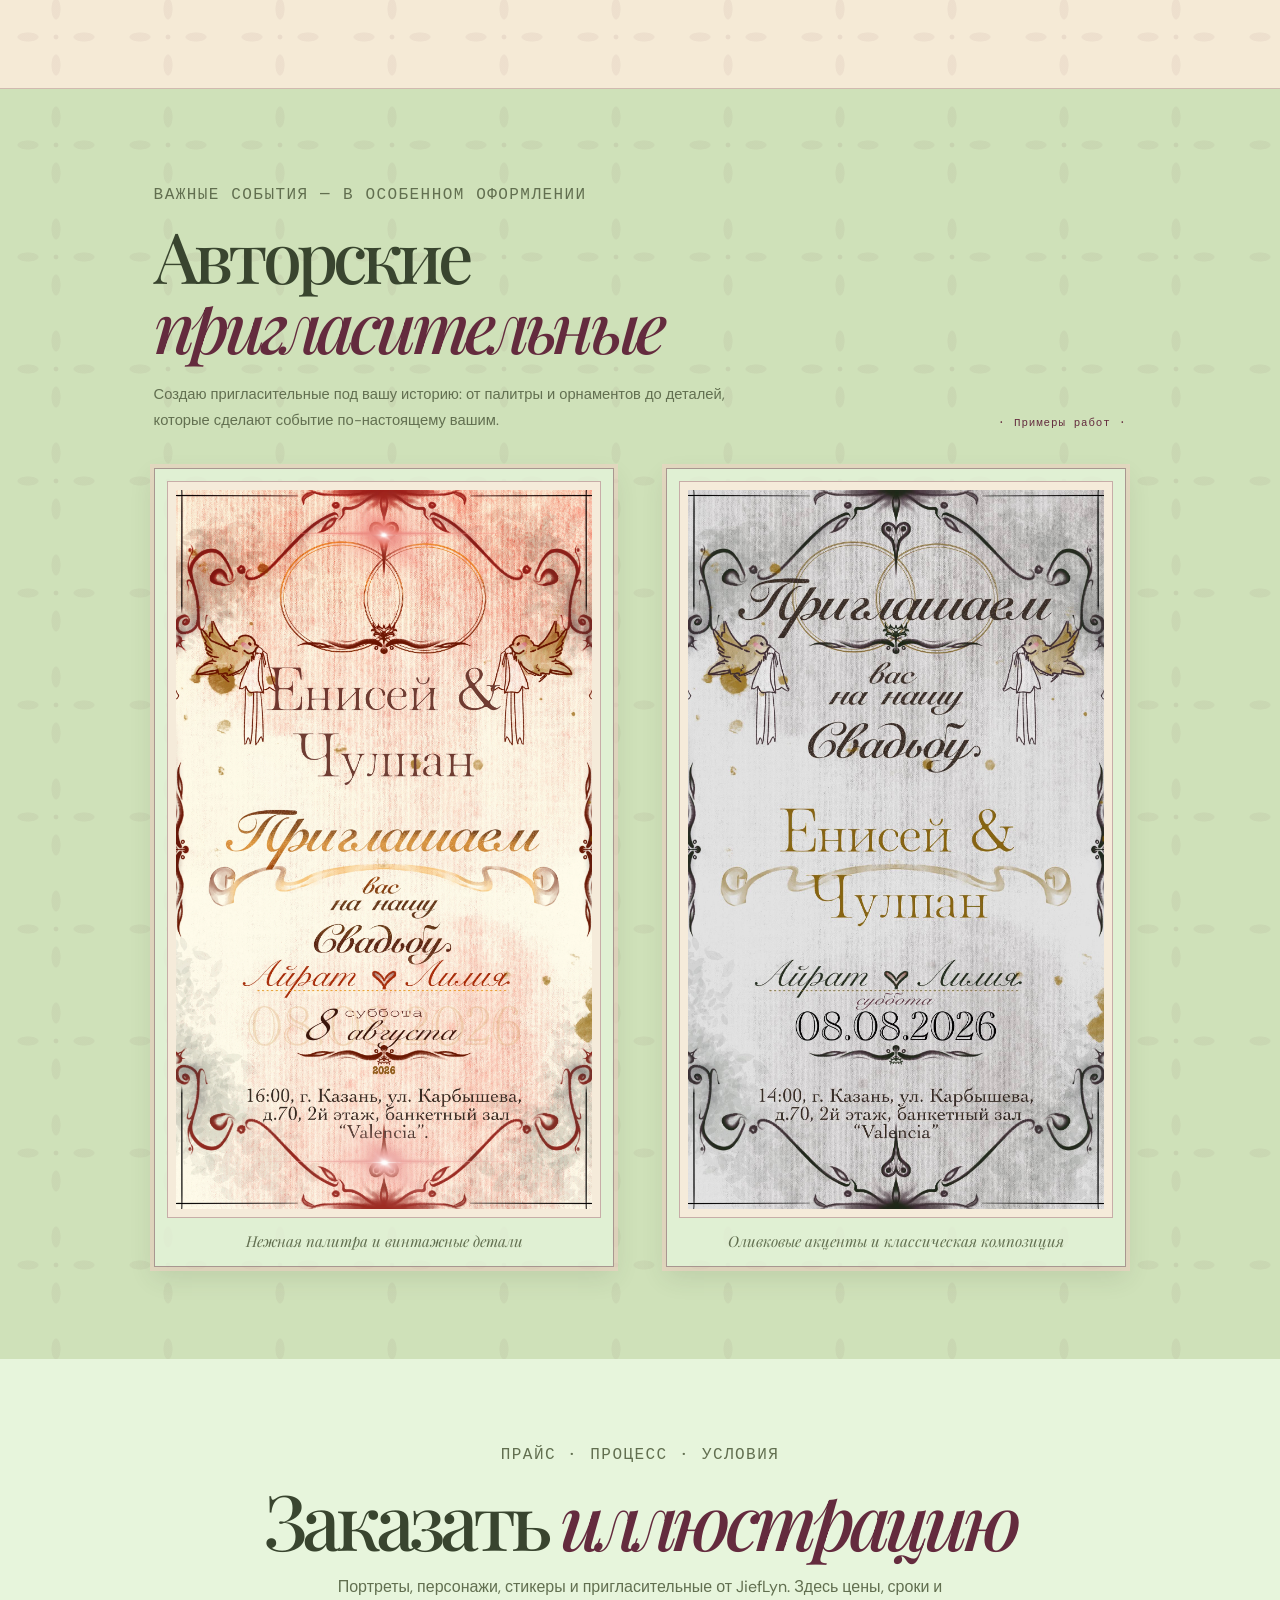
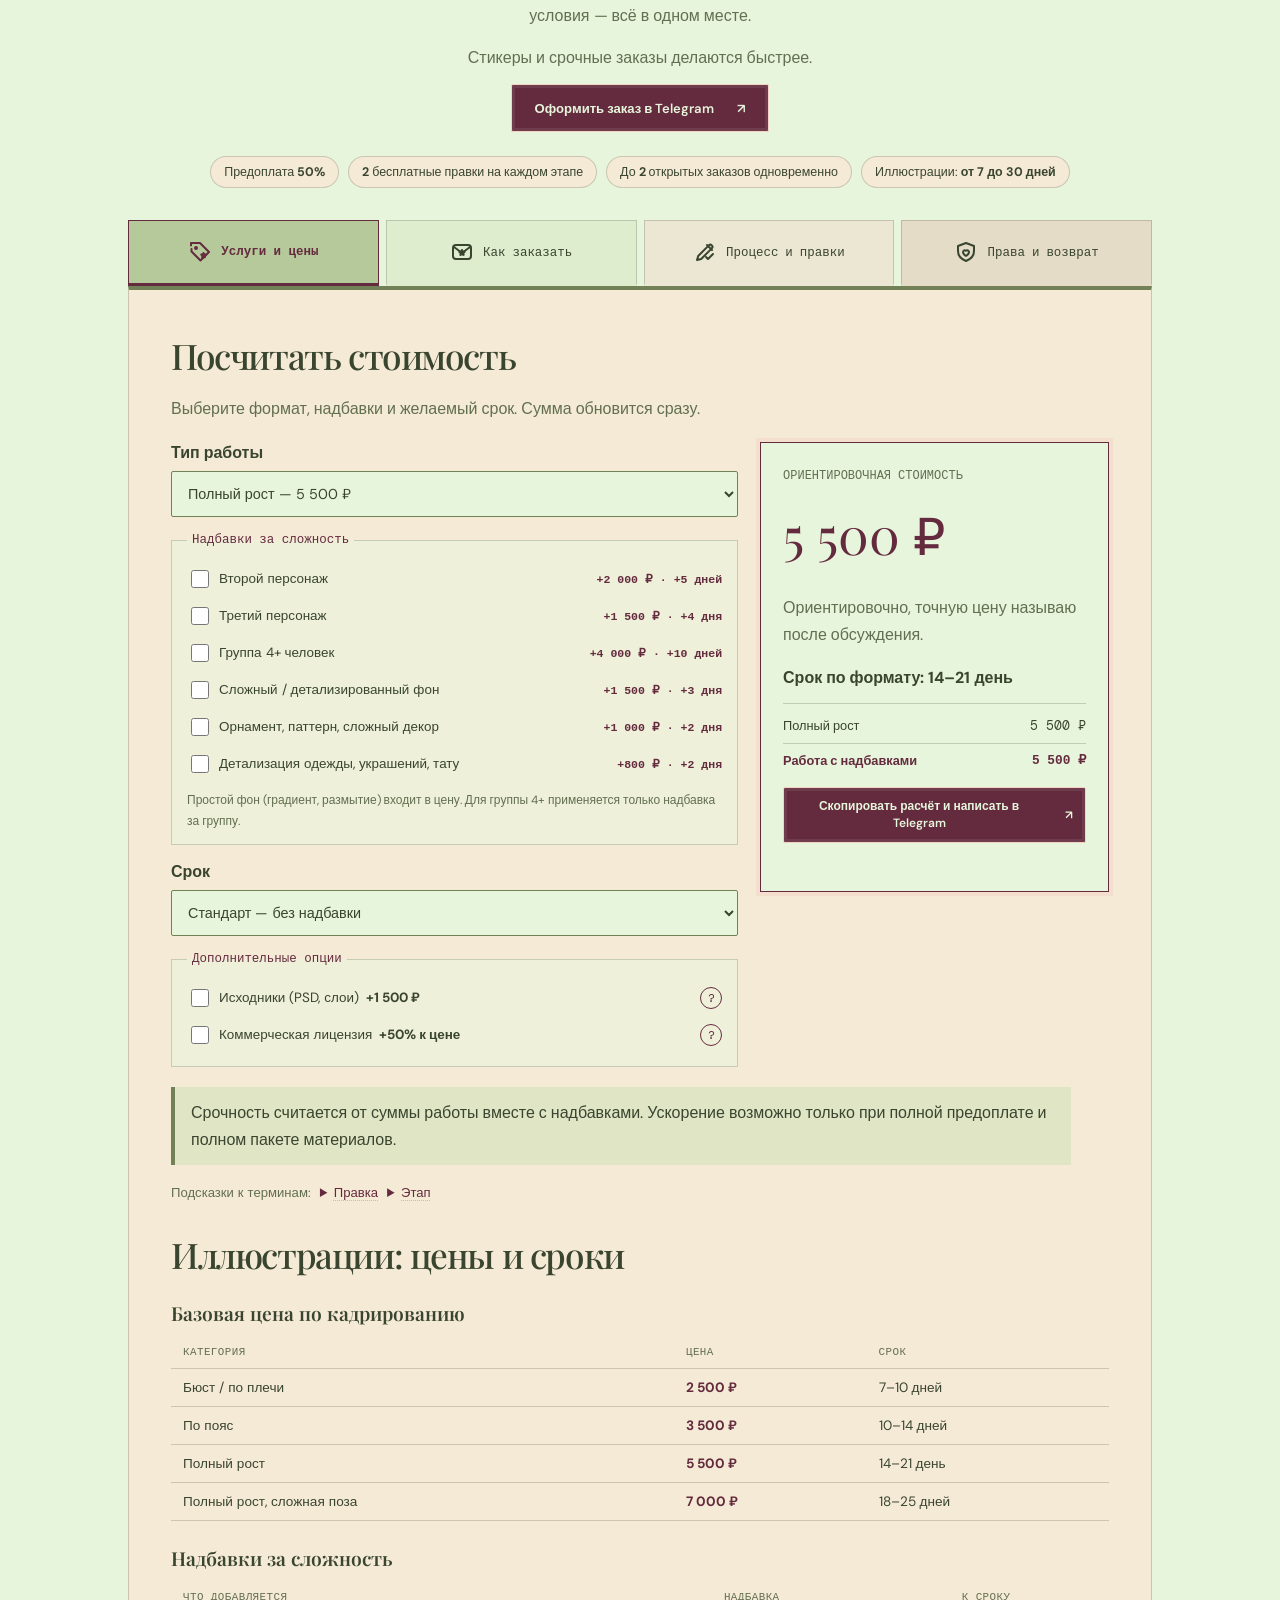
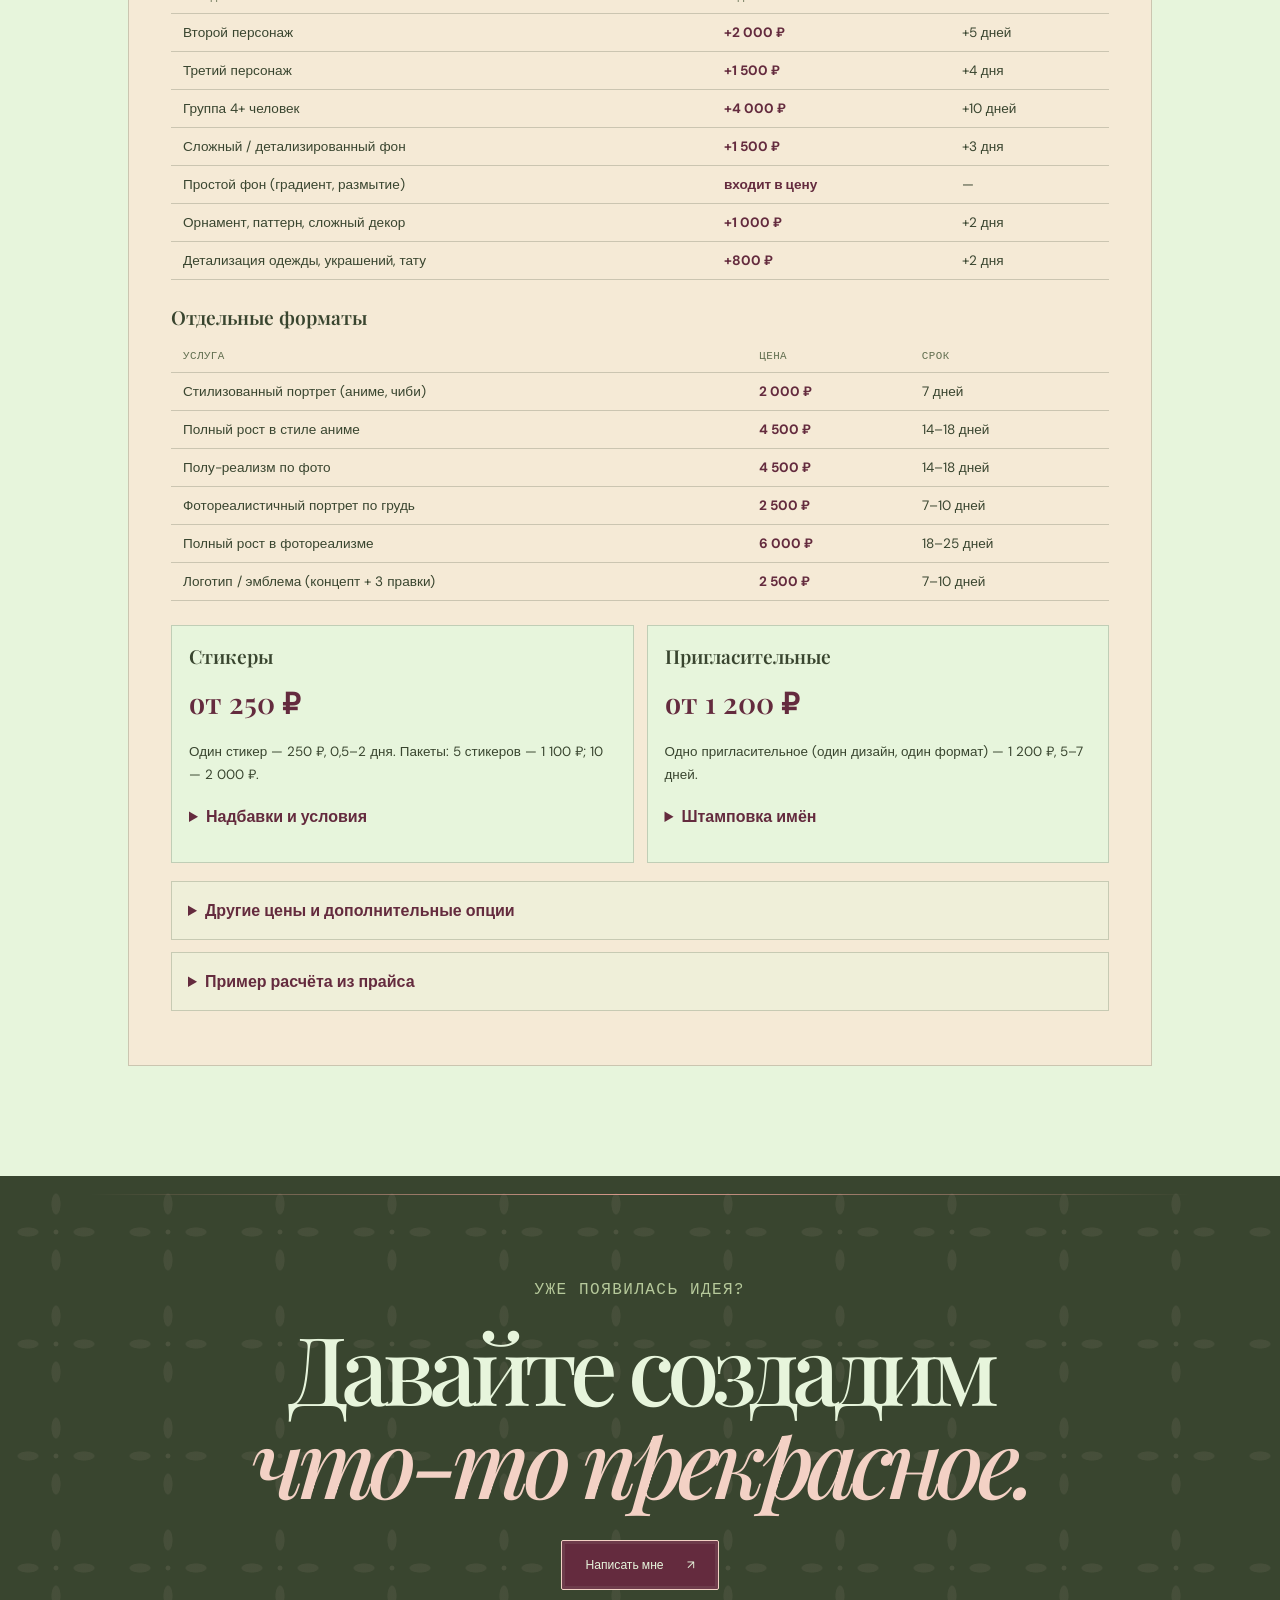
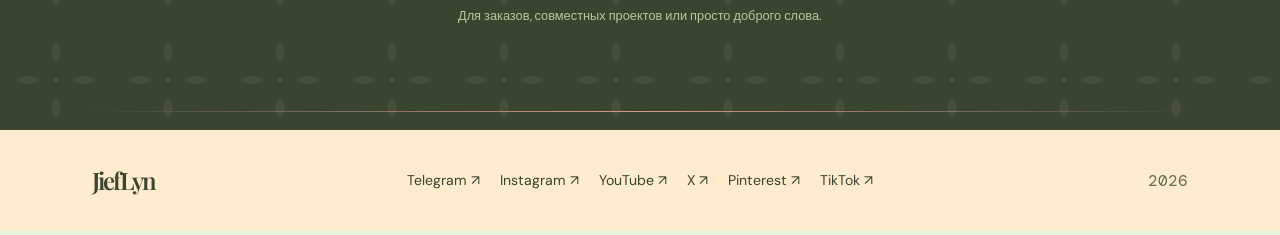
==== commit 697ffadd: "Rename web" ====
--- a/index.html
+++ b/index.html
@@ -4,7 +4,7 @@
   <meta charset="UTF-8">
   <meta name="viewport" content="width=device-width, initial-scale=1, viewport-fit=cover">
   <meta name="theme-color" content="#E7F5DC">
-  <title>Иллюстратор на заказ — портреты, персонажи, пригласительные | JiefLyn</title>
+  <title>Услуги иллюстратора — портреты, персонажи, пригласительные | JiefLyn</title>
   <meta name="description" content="Иллюстратор на заказ — портреты, персонажи, пригласительные. Авторские иллюстрации и индивидуальный подход от JiefLyn.">
   <link rel="icon" type="image/png" href="images/icon/favicon.png?v=3">
 
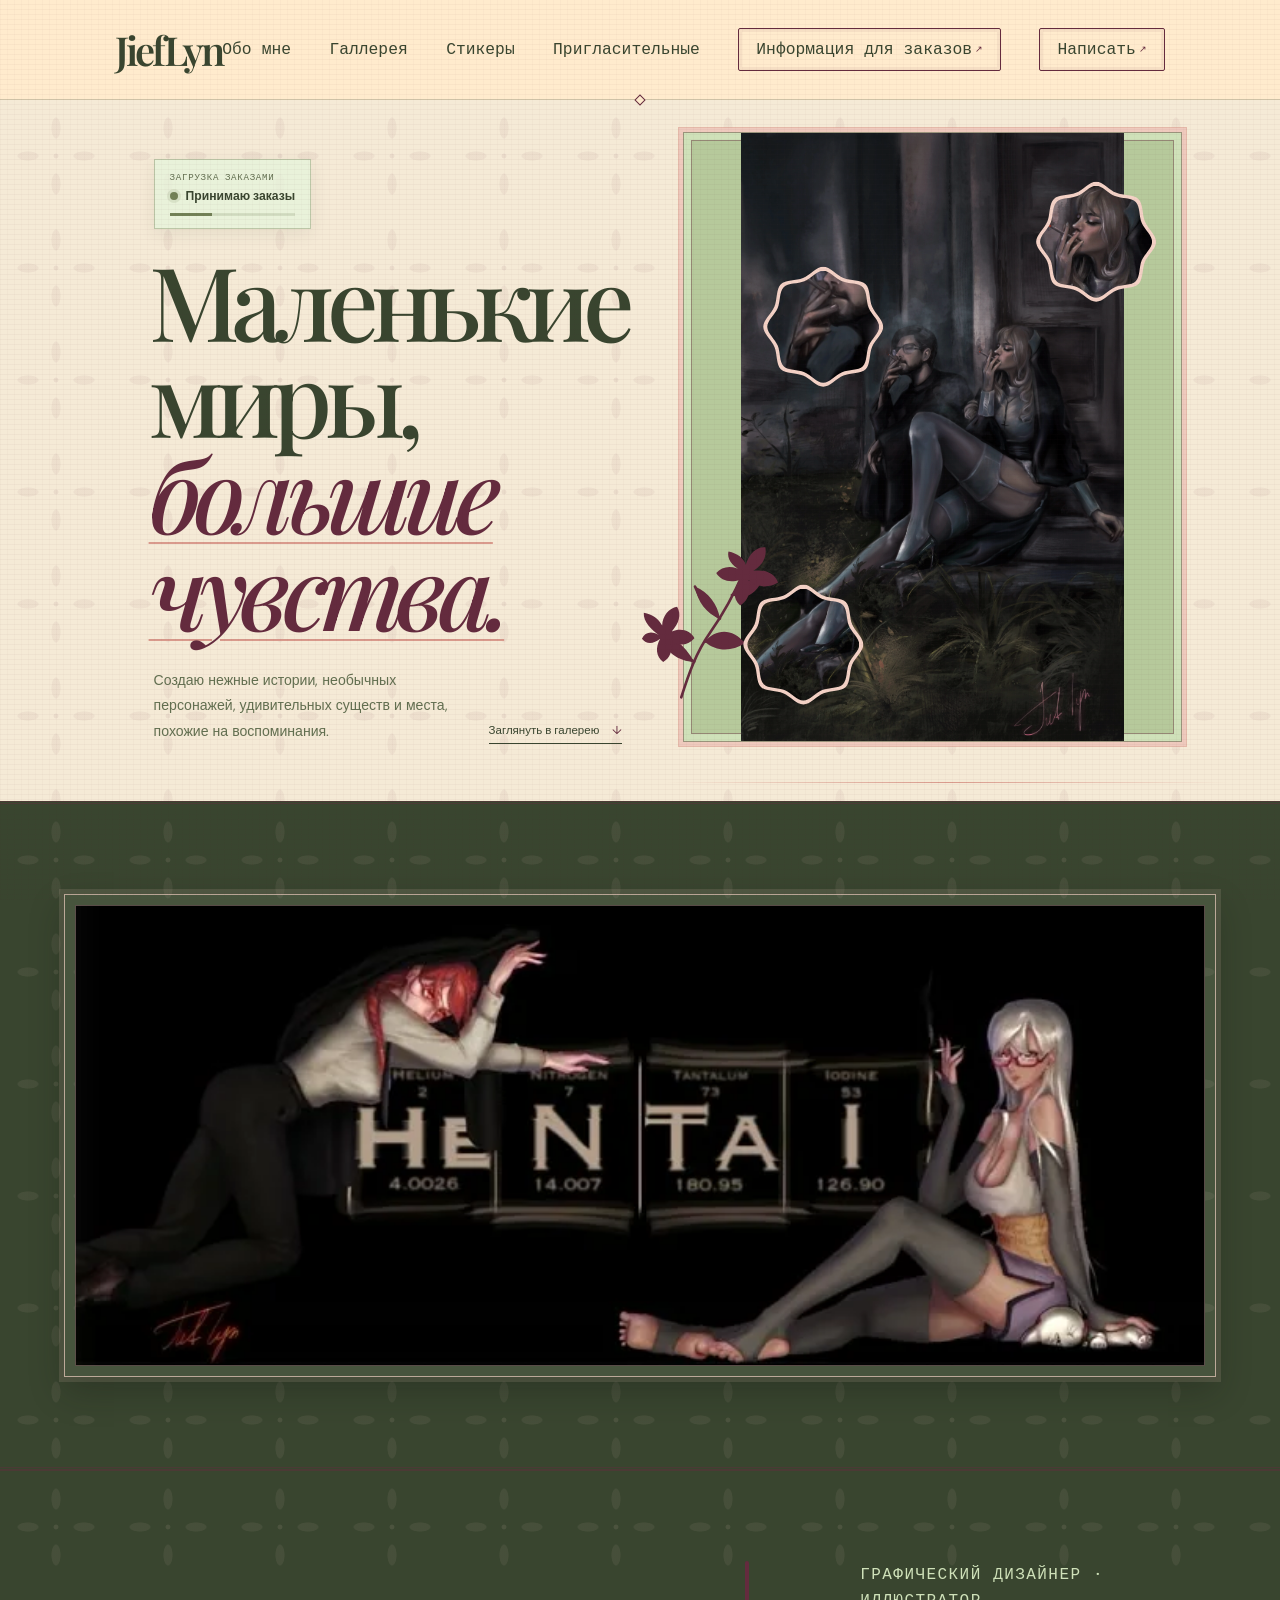
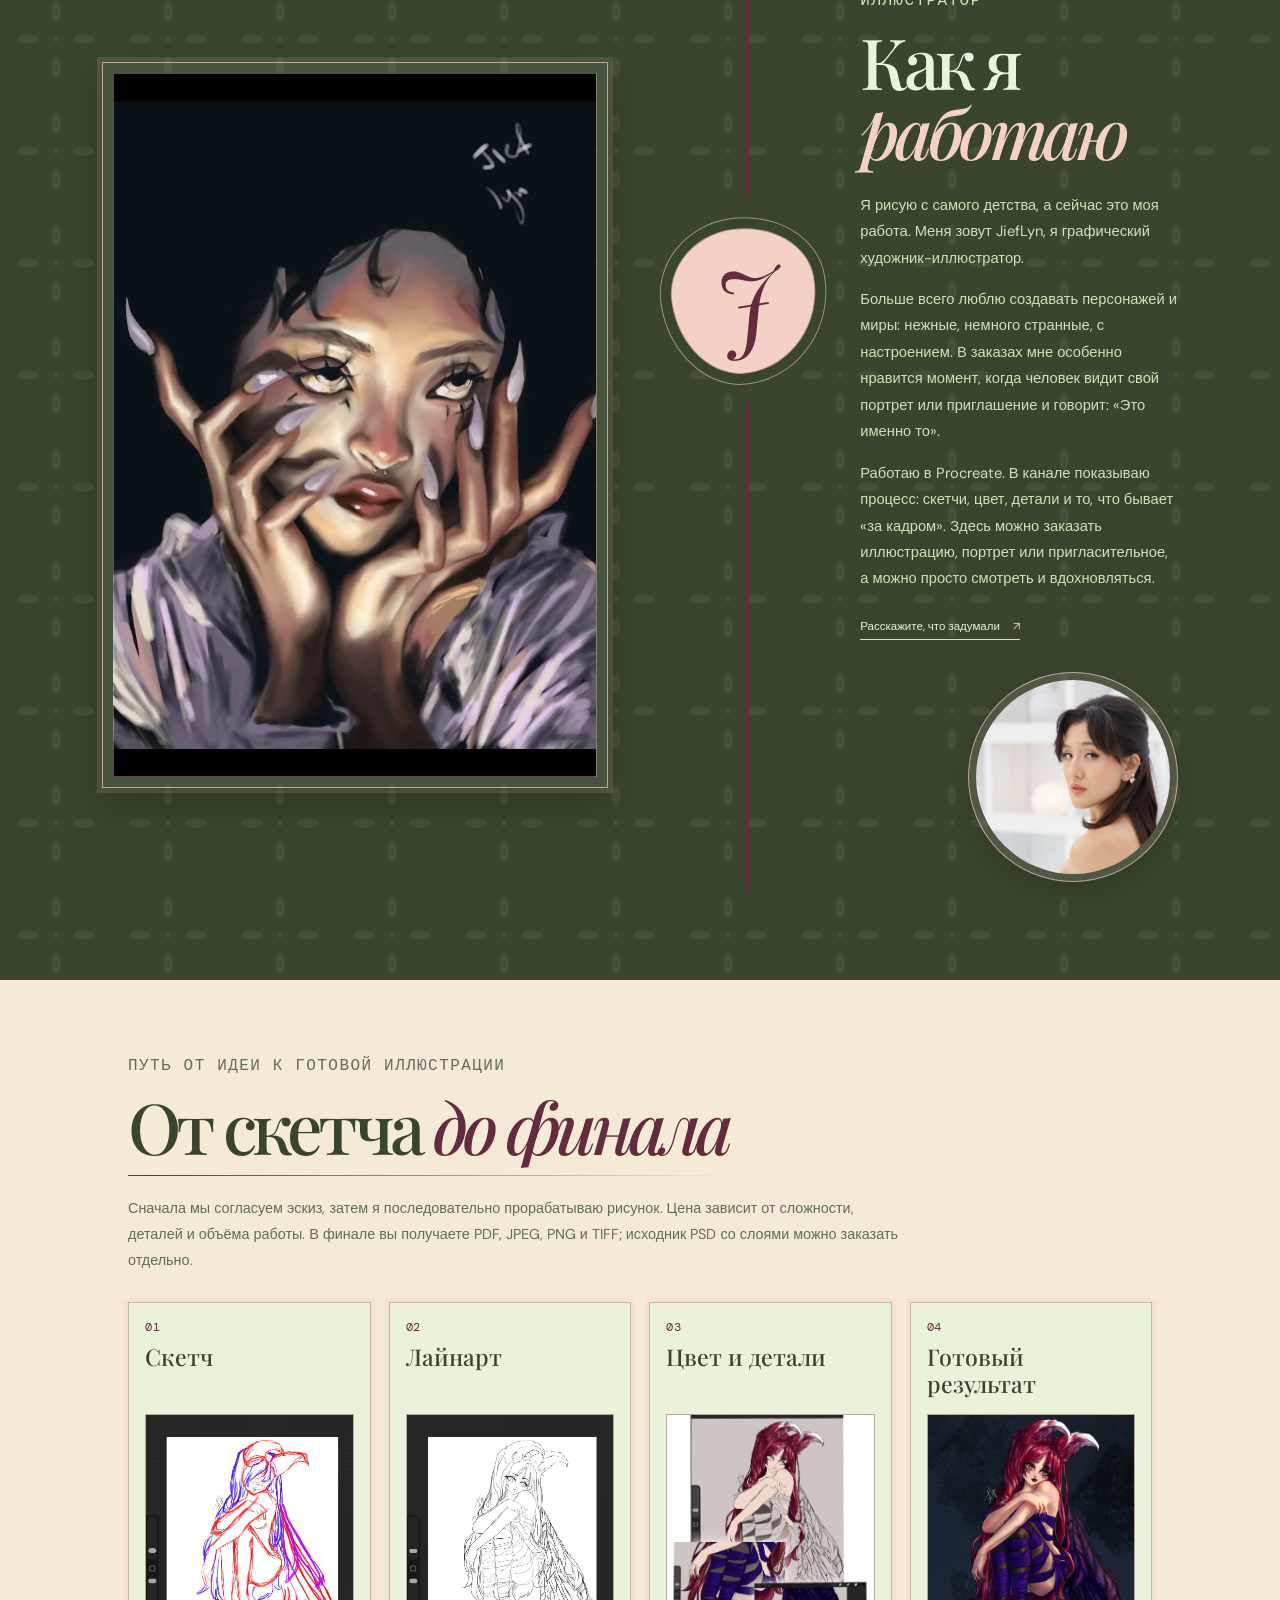
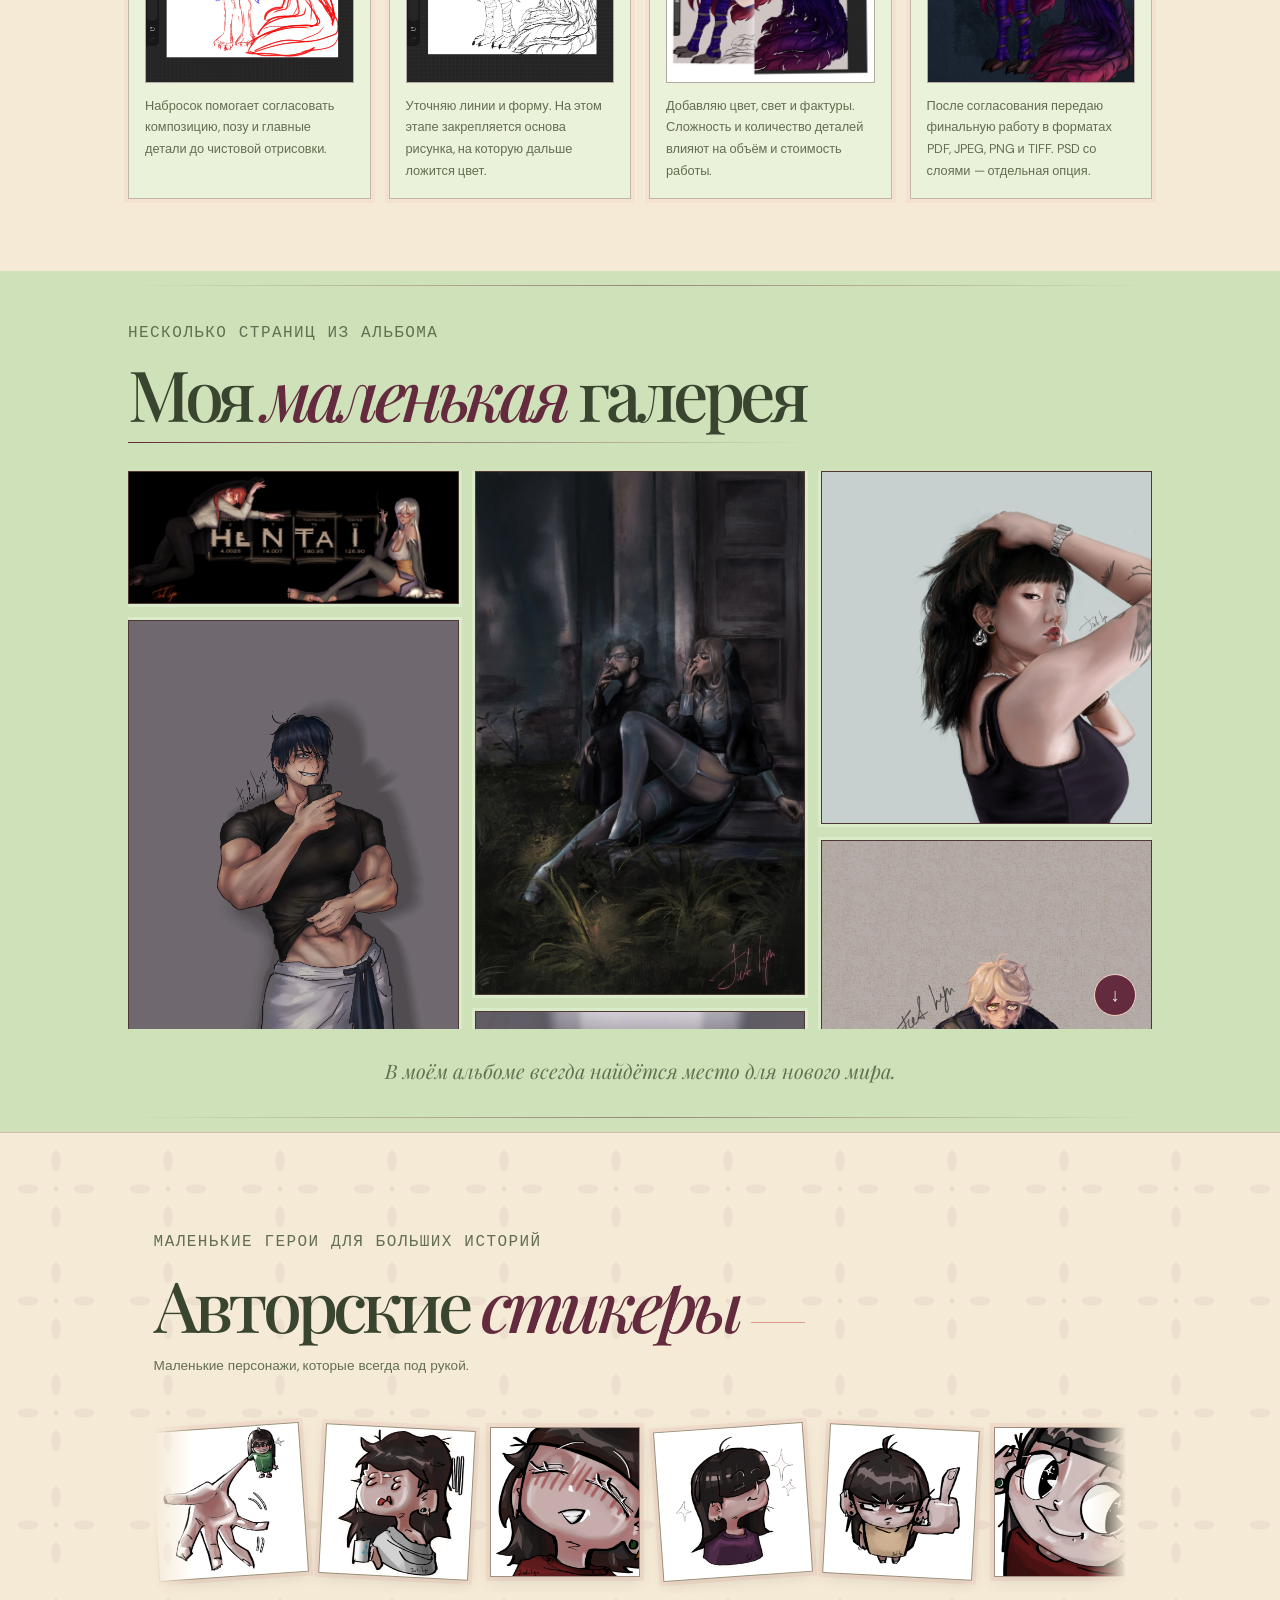
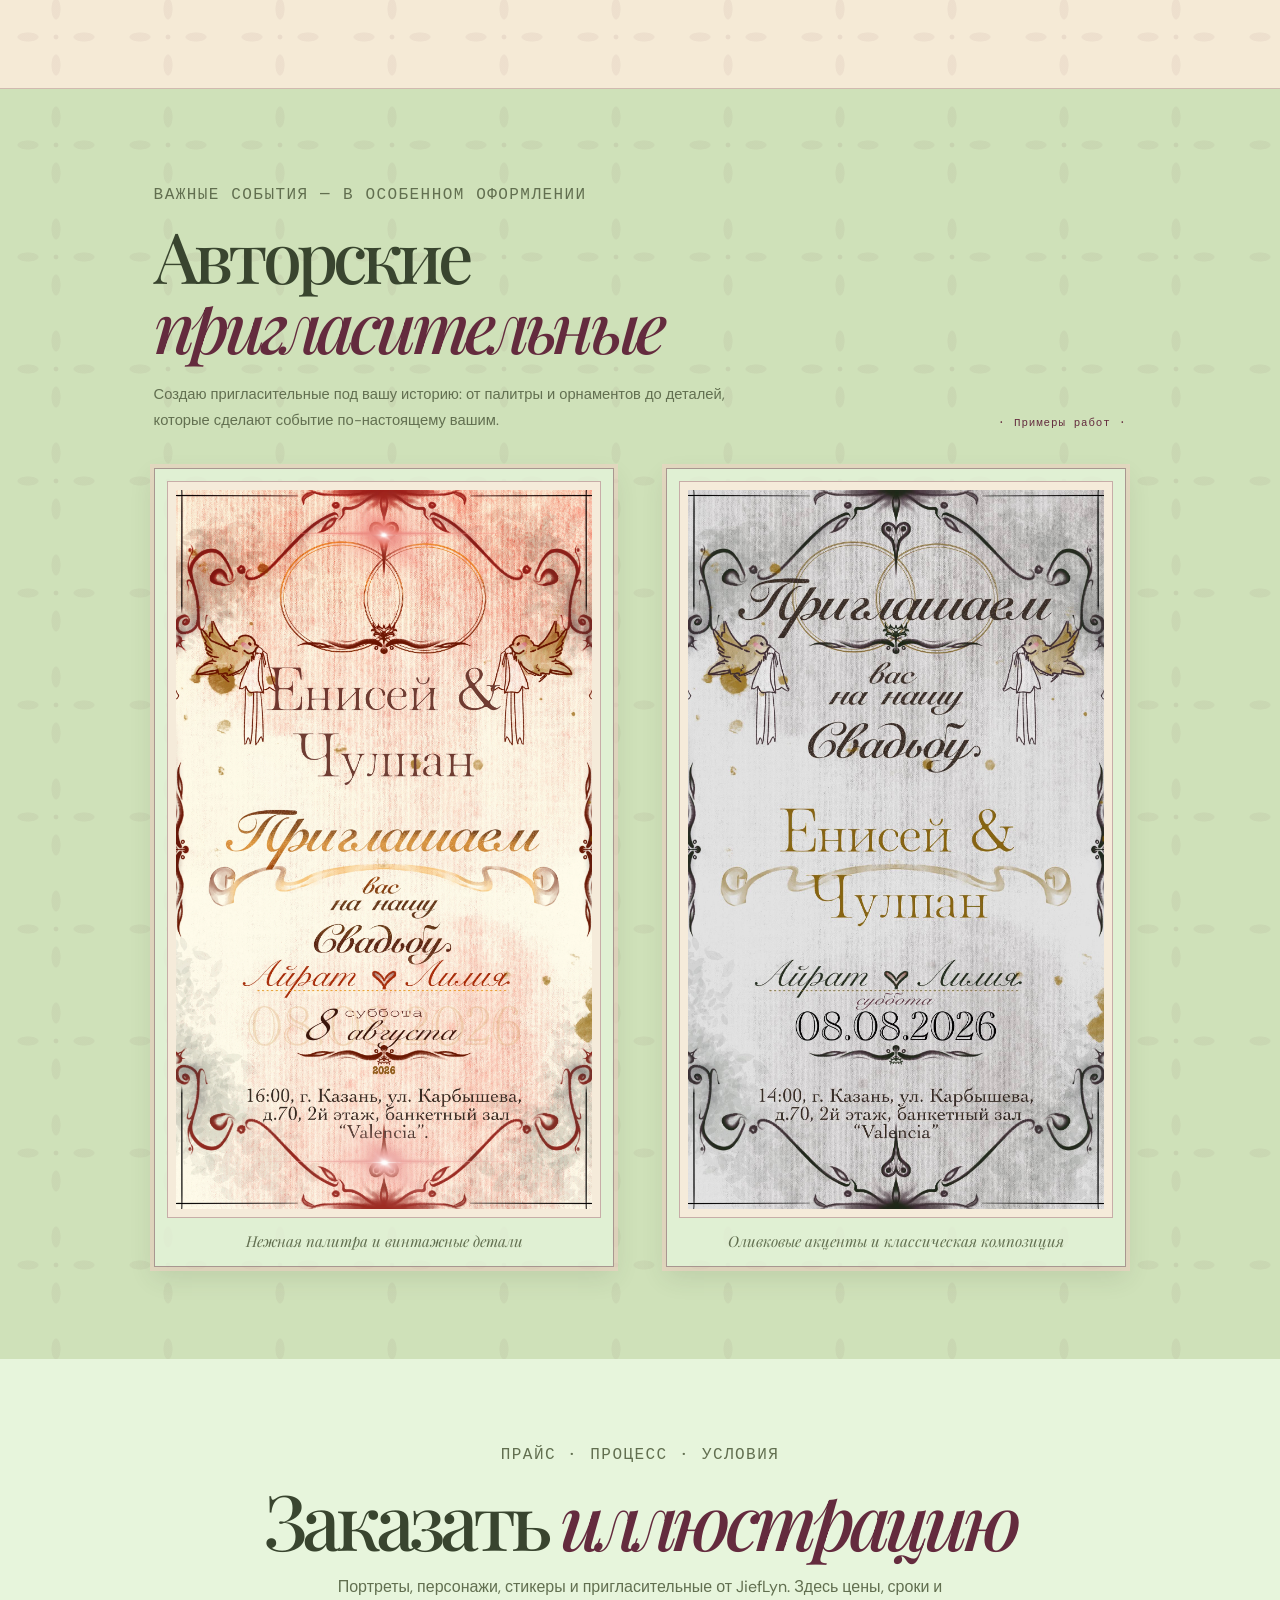
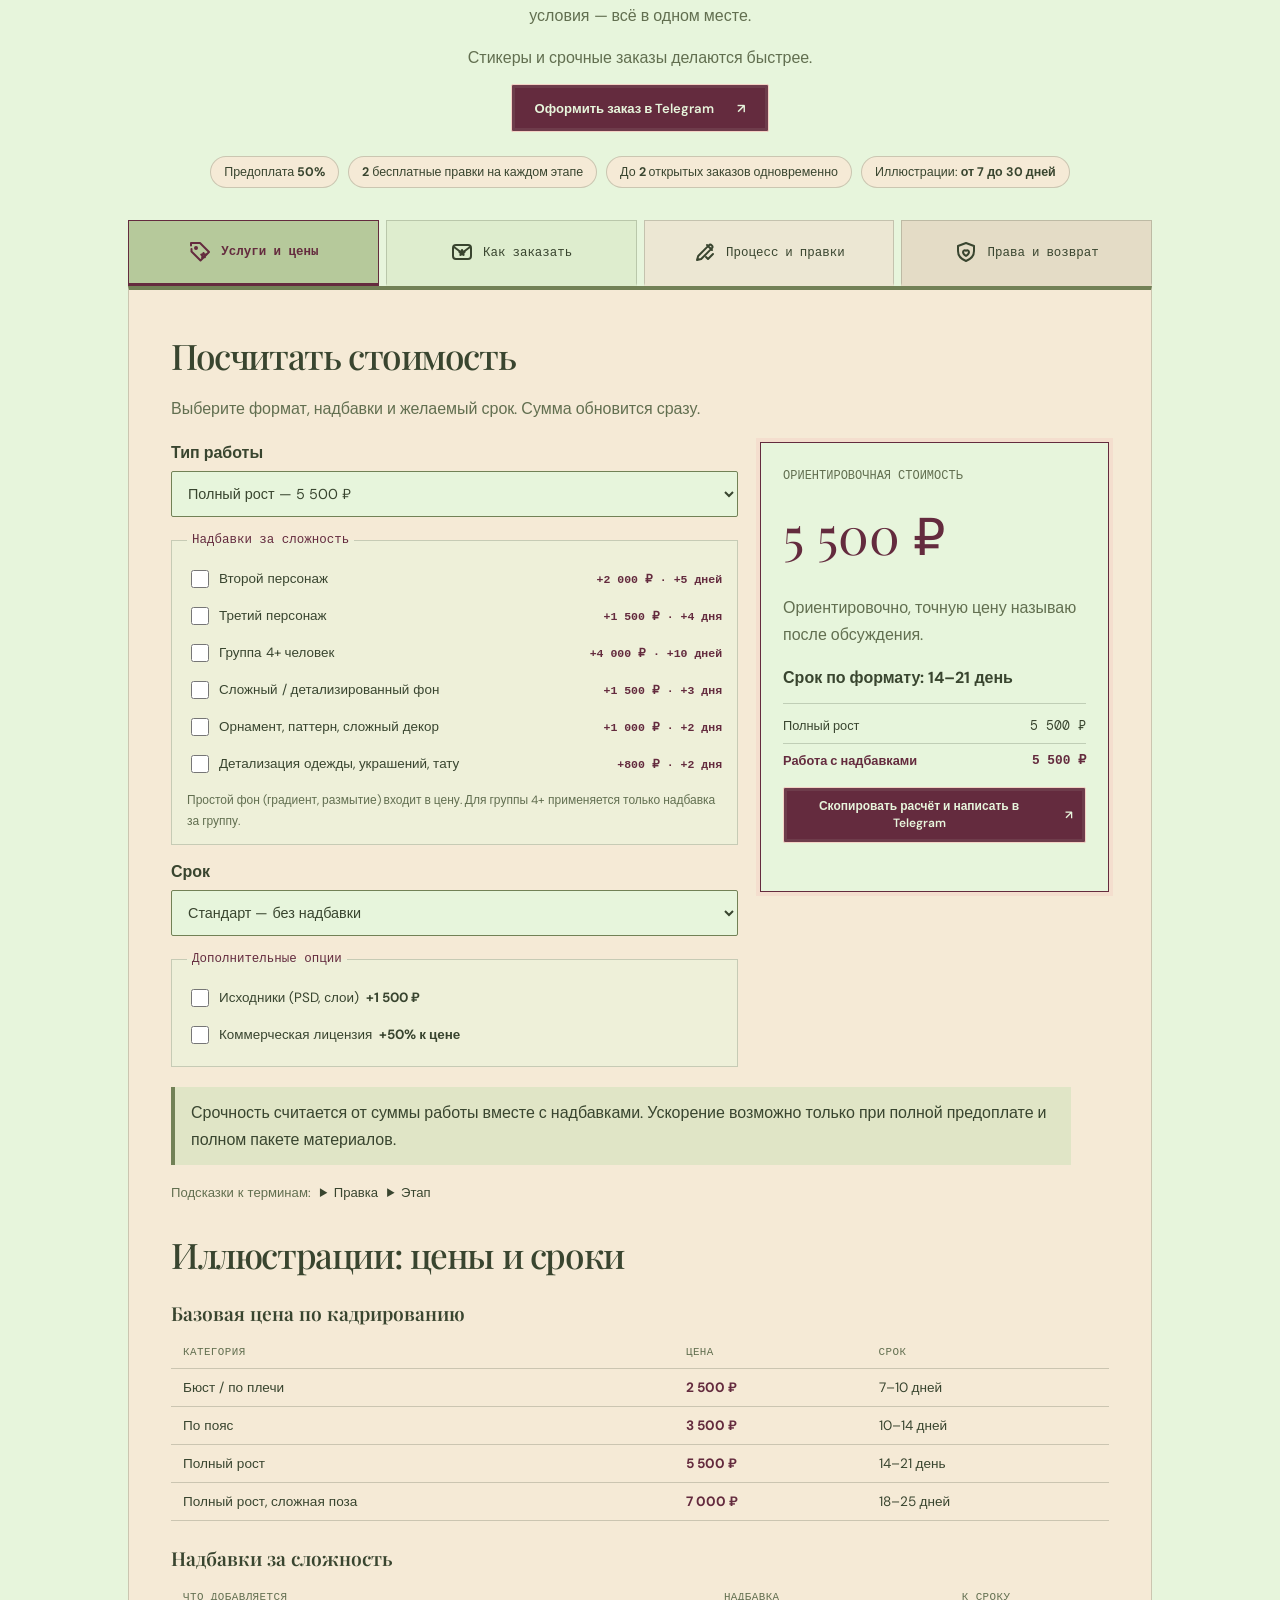
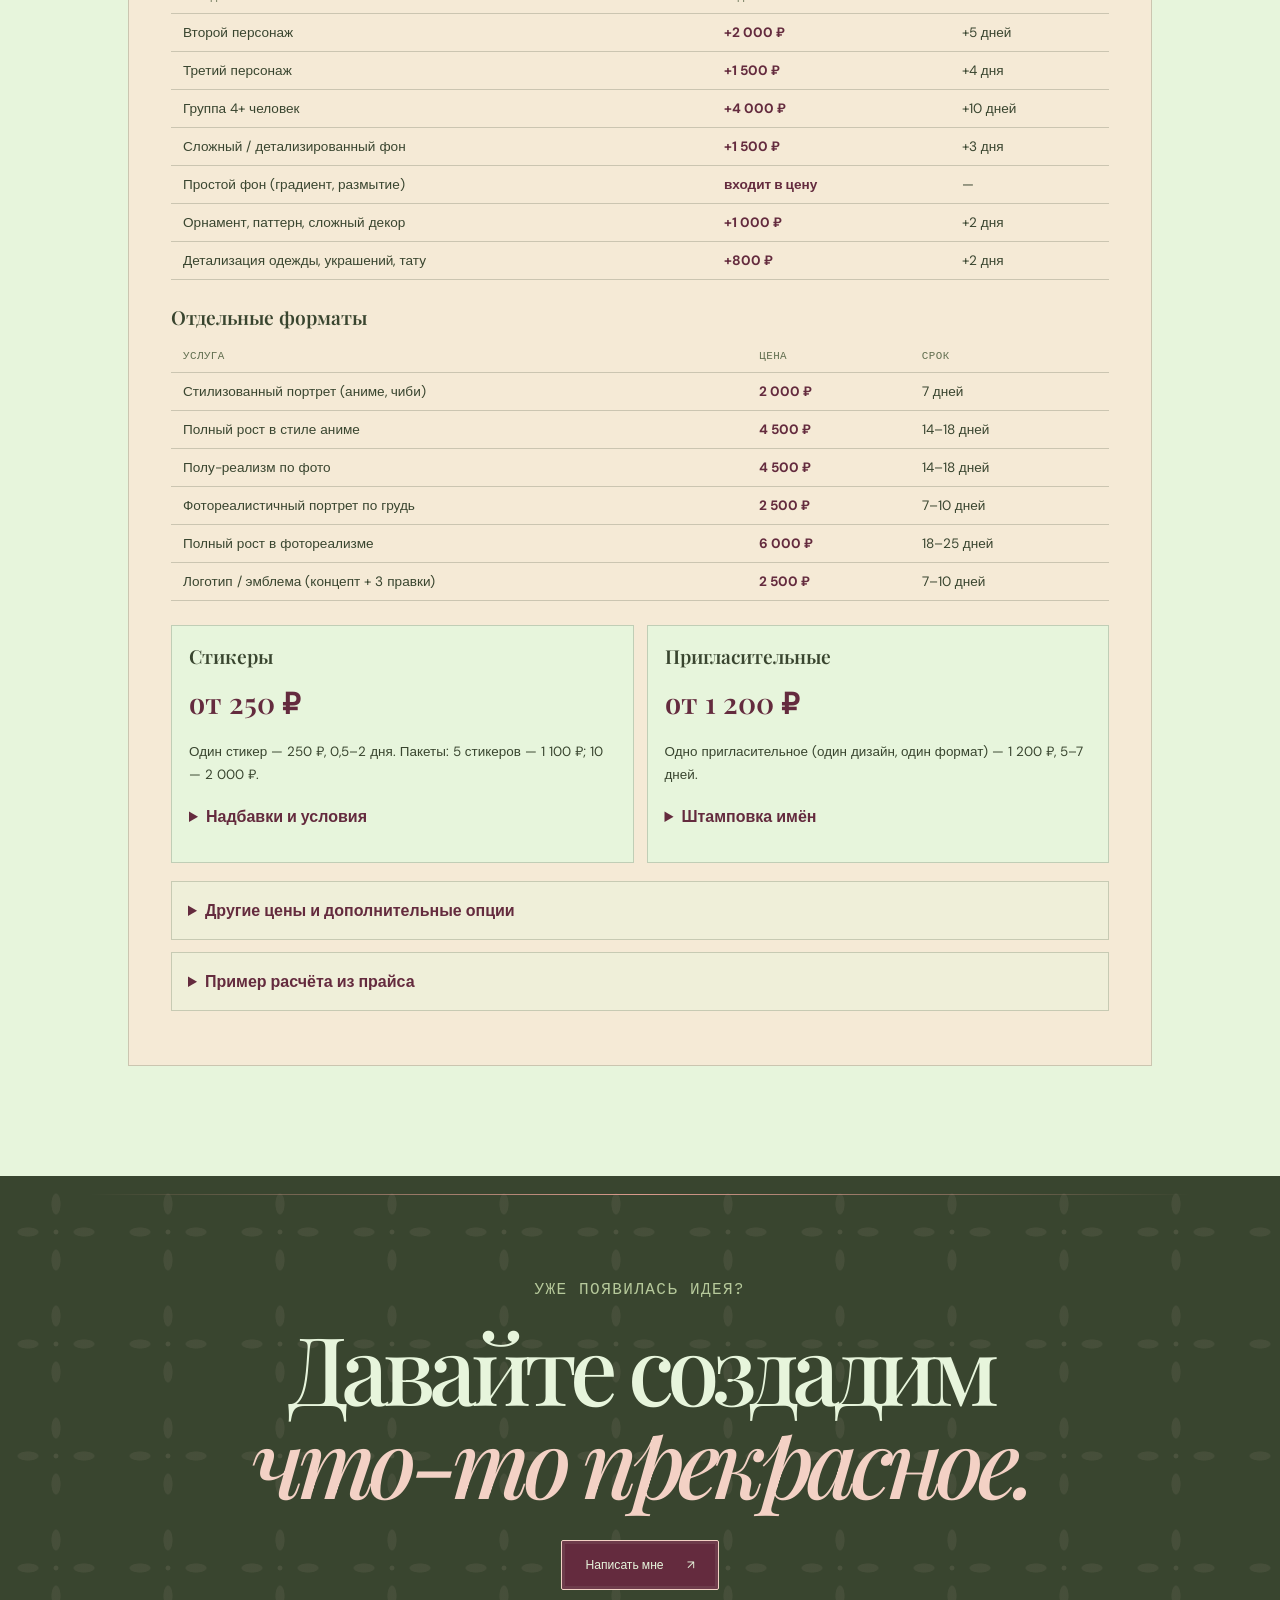
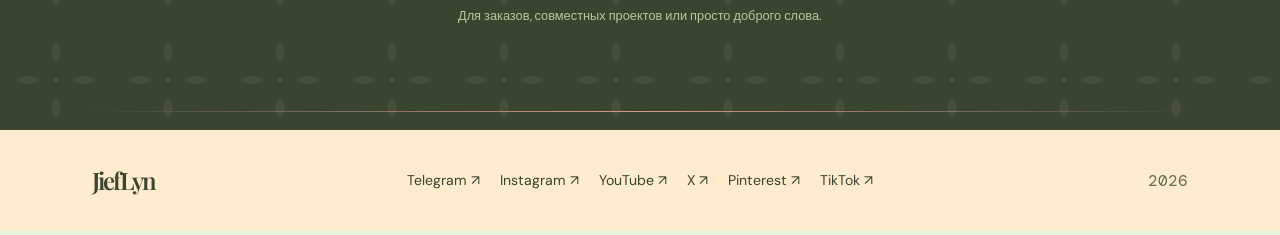
==== commit 913911fc: "Working at bags" ====
--- a/index.html
+++ b/index.html
@@ -689,8 +689,8 @@
 
               <fieldset class="jl-fieldset jl-options">
                 <legend>Дополнительные опции</legend>
-                <div class="jl-option-row"><label><input type="checkbox" id="jl-sources"> Исходники (PSD, слои) <b>+1 500 ₽</b></label><details class="jl-tip"><summary aria-label="Что такое исходники?">?</summary><span>Исходники (PSD, слои)</span></details></div>
-                <div class="jl-option-row"><label><input type="checkbox" id="jl-license"> Коммерческая лицензия <b>+50% к цене</b></label><details class="jl-tip"><summary aria-label="Что такое коммерческая лицензия?">?</summary><span>Продажа, мерч, реклама — только по отдельной договорённости с автором.</span></details></div>
+                <div class="jl-option-row"><label><input type="checkbox" id="jl-sources"> Исходники (PSD, слои) <b>+1 500 ₽</b></label></div>
+                <div class="jl-option-row"><label><input type="checkbox" id="jl-license"> Коммерческая лицензия <b>+50% к цене</b></label></div>
               </fieldset>
             </div>
 
@@ -708,8 +708,8 @@
           <p class="jl-note">Срочность считается от суммы работы вместе с надбавками. Ускорение возможно только при полной предоплате и полном пакете материалов.</p>
           <div class="jl-term-links">
             <span>Подсказки к терминам:</span>
-            <details class="jl-tip"><summary>Правка</summary><span>Одна правка = одно изменение.</span></details>
-            <details class="jl-tip"><summary>Этап</summary><span>Каждый этап сдаётся отдельным сообщением. Следующий начинается только после вашего подтверждения.</span></details>
+            <details class="jl-tip" name="jl-order-terms"><summary>Правка</summary><span>Одна правка = одно изменение.</span></details>
+            <details class="jl-tip" name="jl-order-terms"><summary>Этап</summary><span>Каждый этап сдаётся отдельным сообщением. Следующий начинается только после вашего подтверждения.</span></details>
           </div>
 
           <h3 class="jl-section-title">Иллюстрации: цены и сроки</h3>
--- a/css/styles.css
+++ b/css/styles.css
@@ -1991,8 +1991,6 @@
 }
 
 .jl-total-card {
-  position: sticky;
-  top: 145px;
   padding: 22px;
   border: 1px solid var(--burgundy);
   background: var(--paper);
@@ -2113,41 +2111,6 @@
   display: inline-block;
   position: relative;
   color: var(--ink);
-}
-
-.jl-tip summary {
-  width: fit-content;
-  cursor: pointer;
-  color: var(--burgundy);
-  text-decoration: underline;
-  text-decoration-style: dotted;
-  text-underline-offset: 3px;
-}
-
-.jl-options .jl-tip summary {
-  width: 22px;
-  height: 22px;
-  display: inline-grid;
-  place-items: center;
-  border: 1px solid var(--burgundy);
-  border-radius: 50%;
-  font-family: var(--mono);
-  font-size: 0.75rem;
-  text-decoration: none;
-}
-
-.jl-tip > span {
-  width: min(260px, 75vw);
-  position: absolute;
-  z-index: 6;
-  top: calc(100% + 5px);
-  left: 0;
-  padding: 10px 12px;
-  border: 1px solid var(--burgundy);
-  background: var(--paper);
-  color: var(--ink);
-  box-shadow: 0 4px 12px rgba(57, 69, 47, 0.15);
-  font-size: 0.78rem;
 }
 
 .jl-table-wrap {
@@ -2600,10 +2563,6 @@
     grid-template-columns: 1fr;
   }
 
-  .jl-total-card {
-    position: static;
-  }
-
   .jl-table thead {
     display: none;
   }
